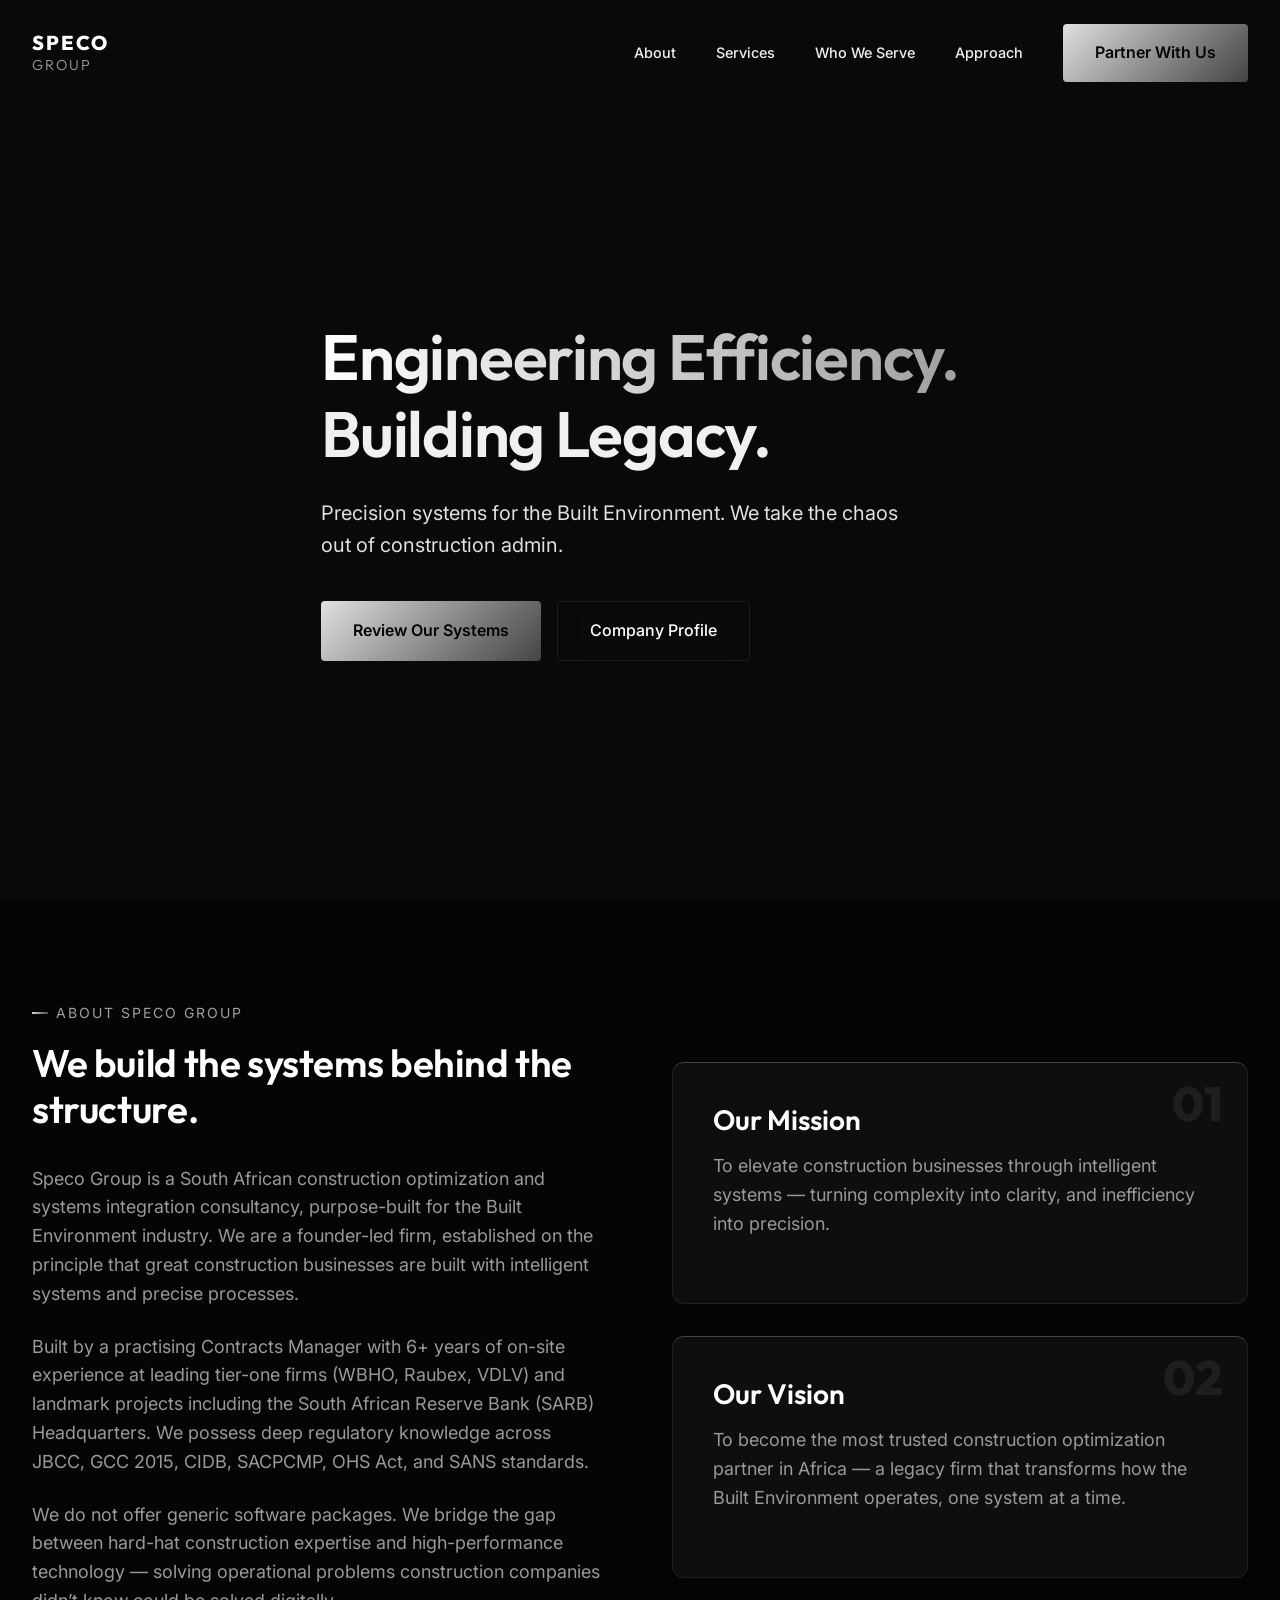
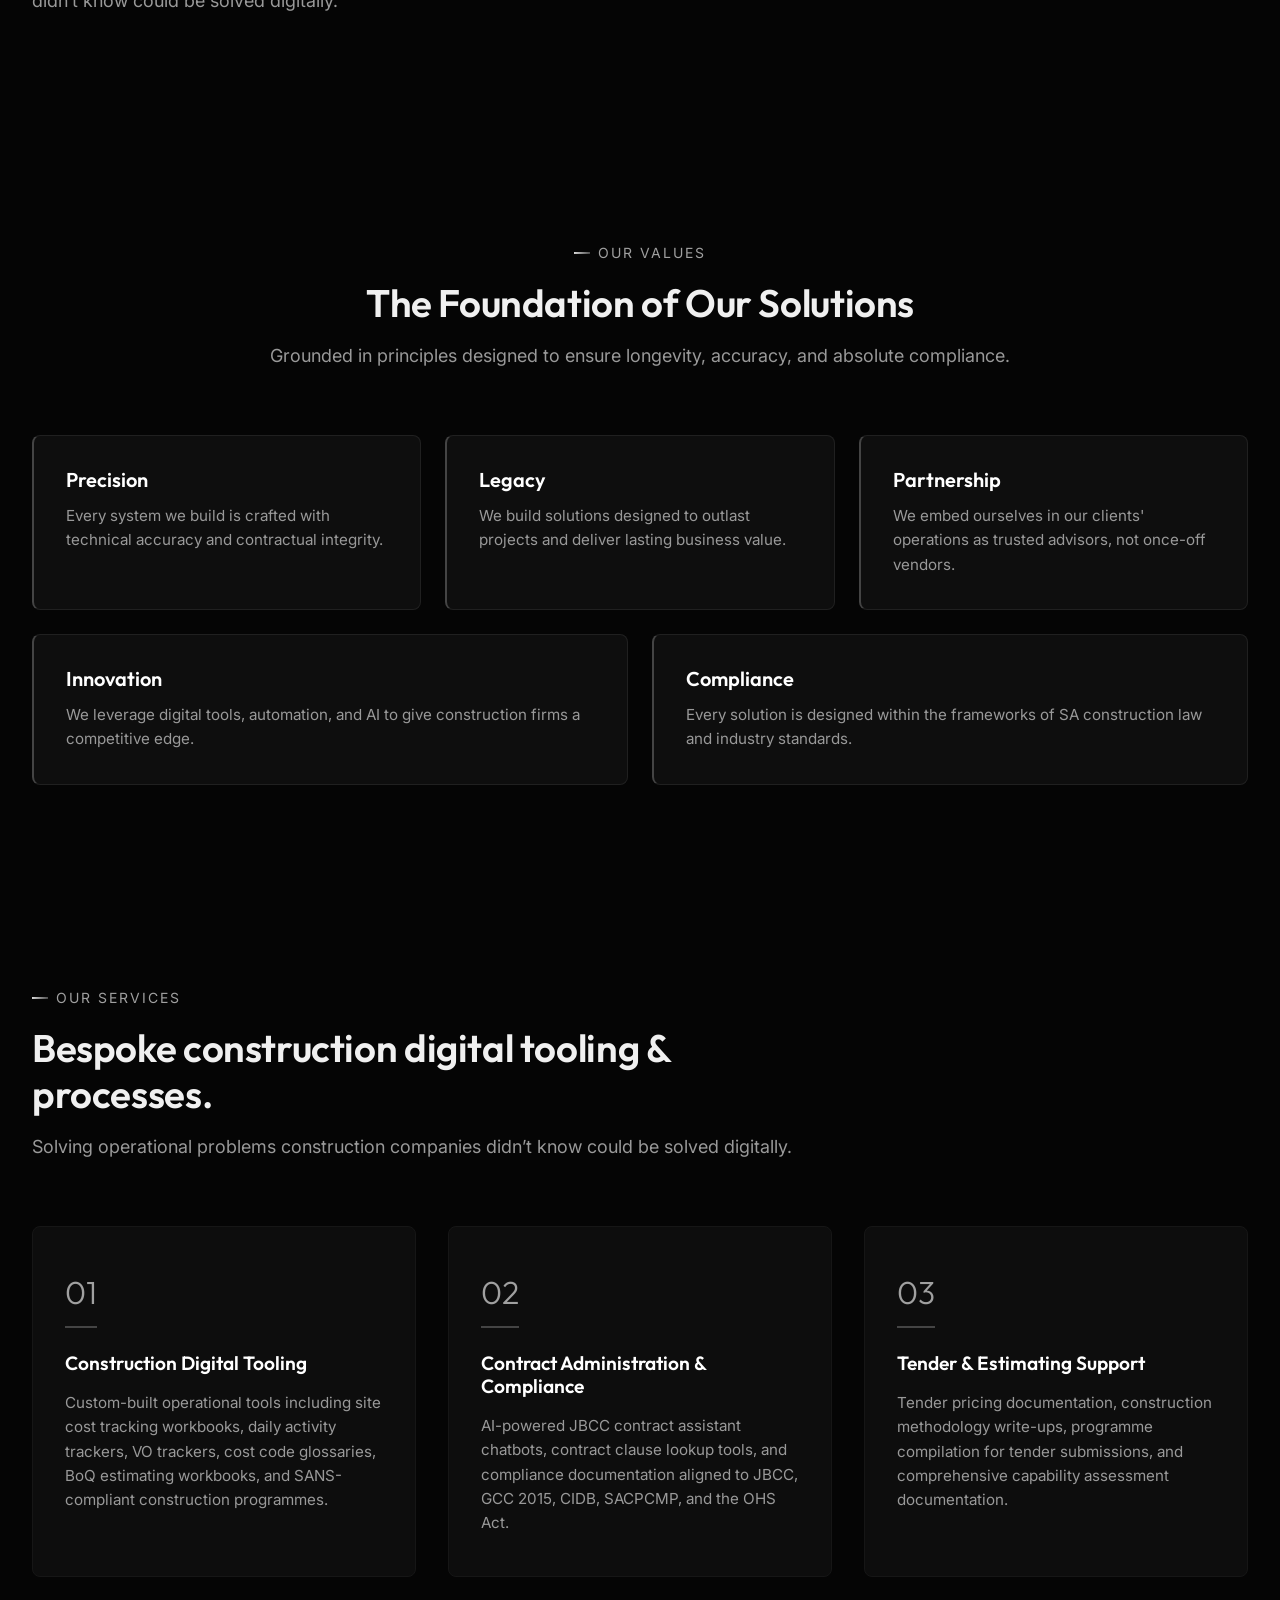
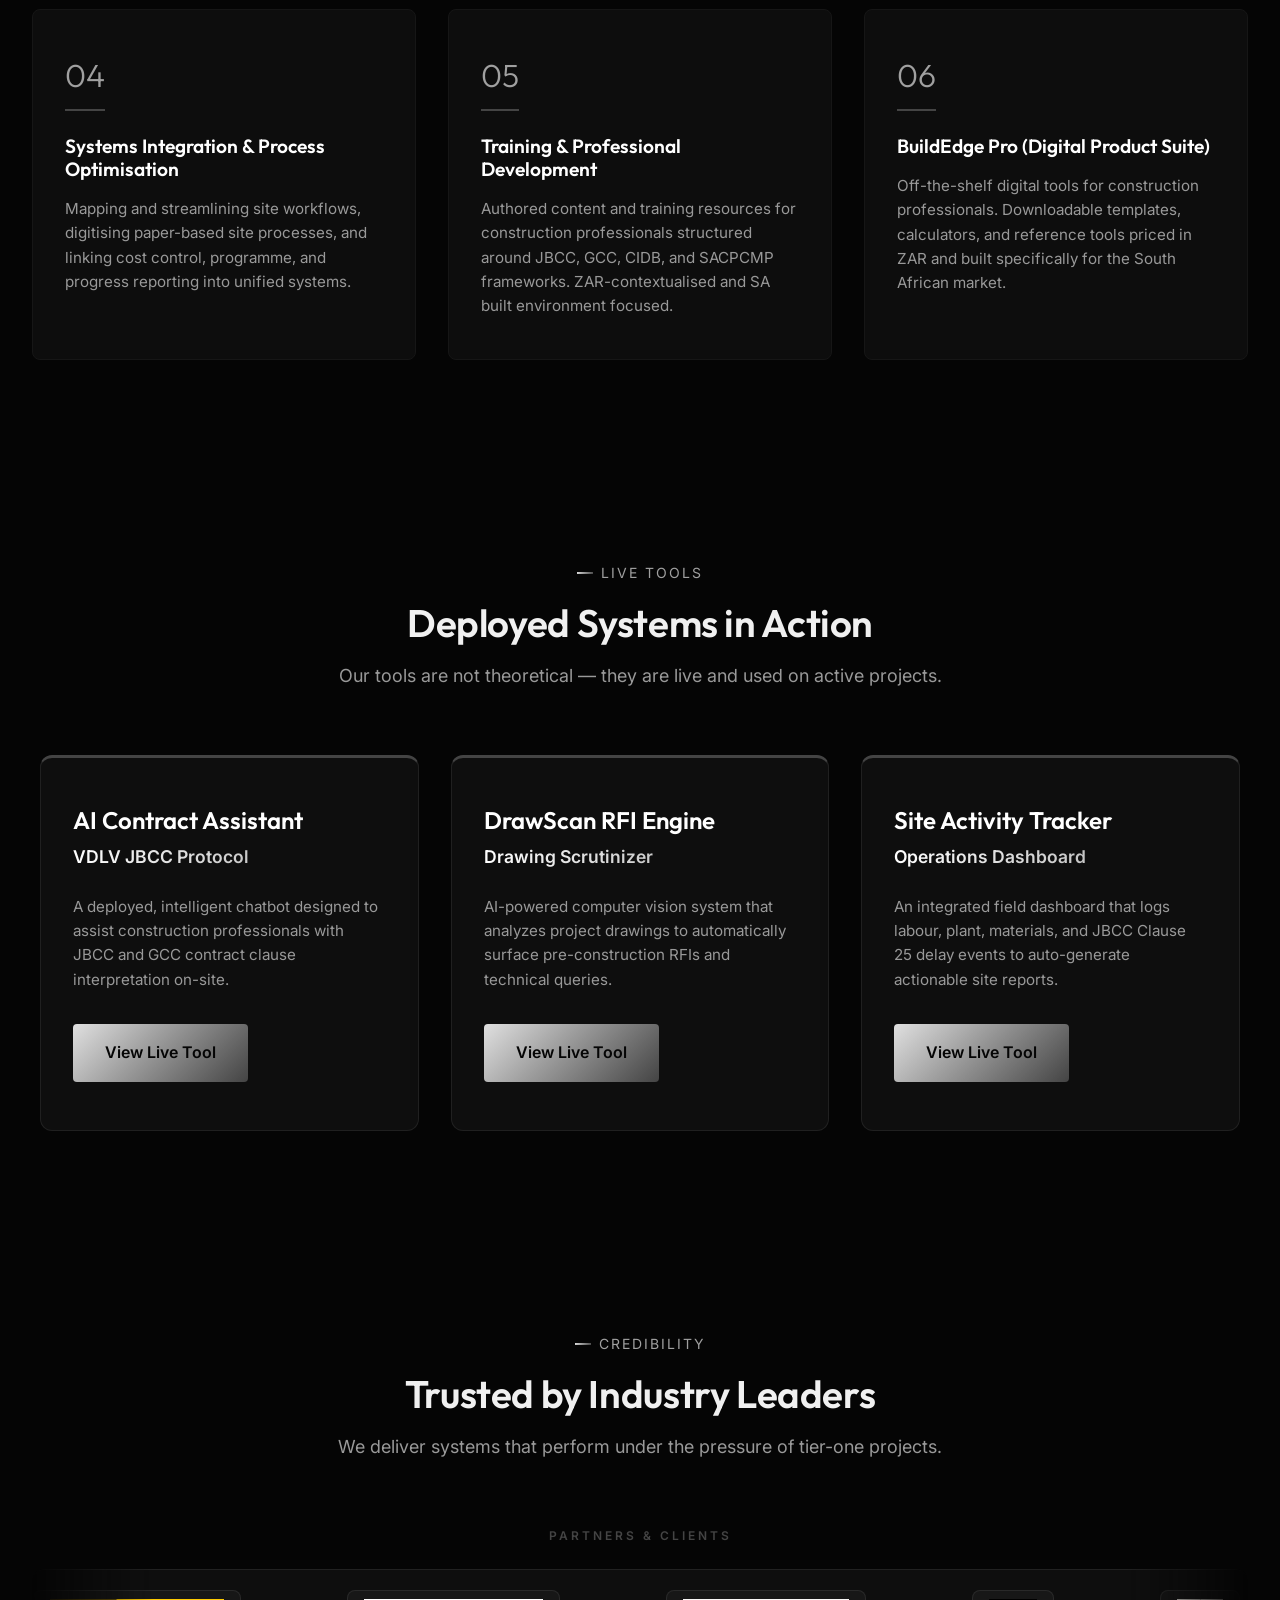
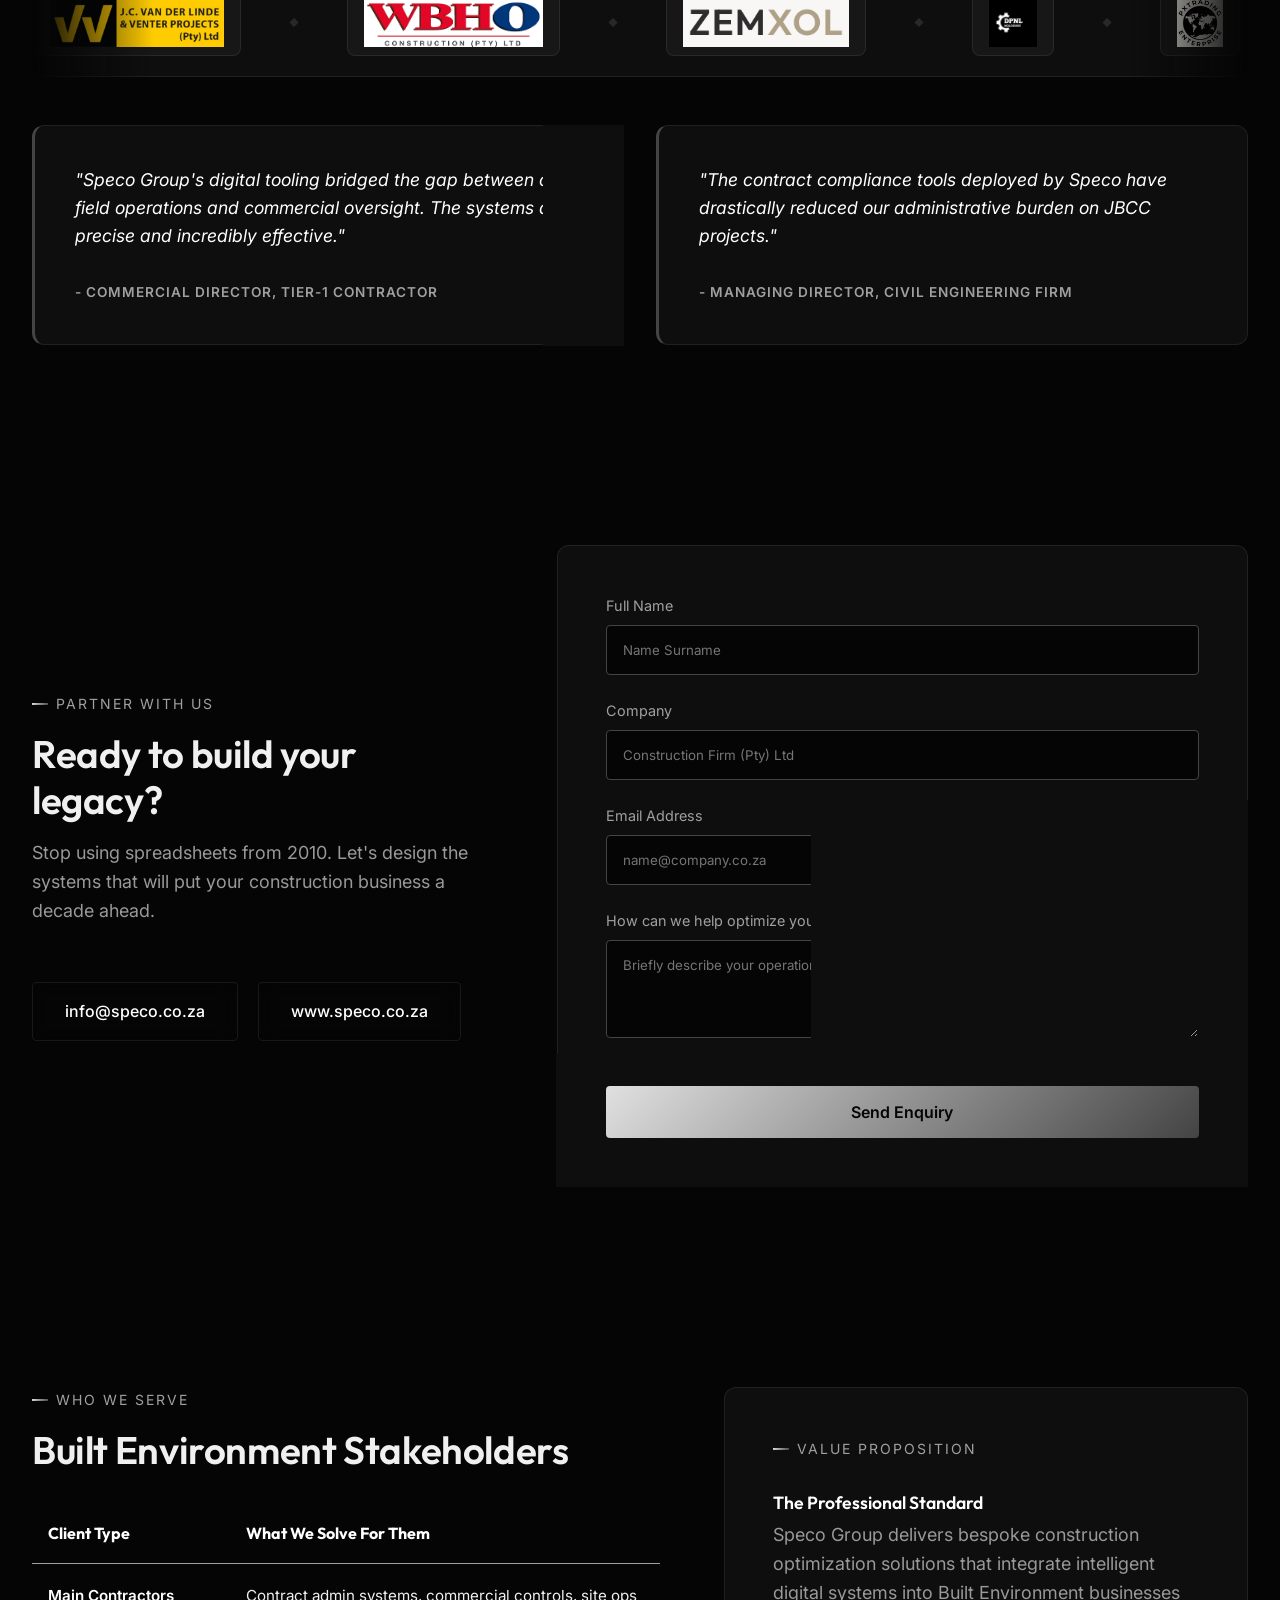
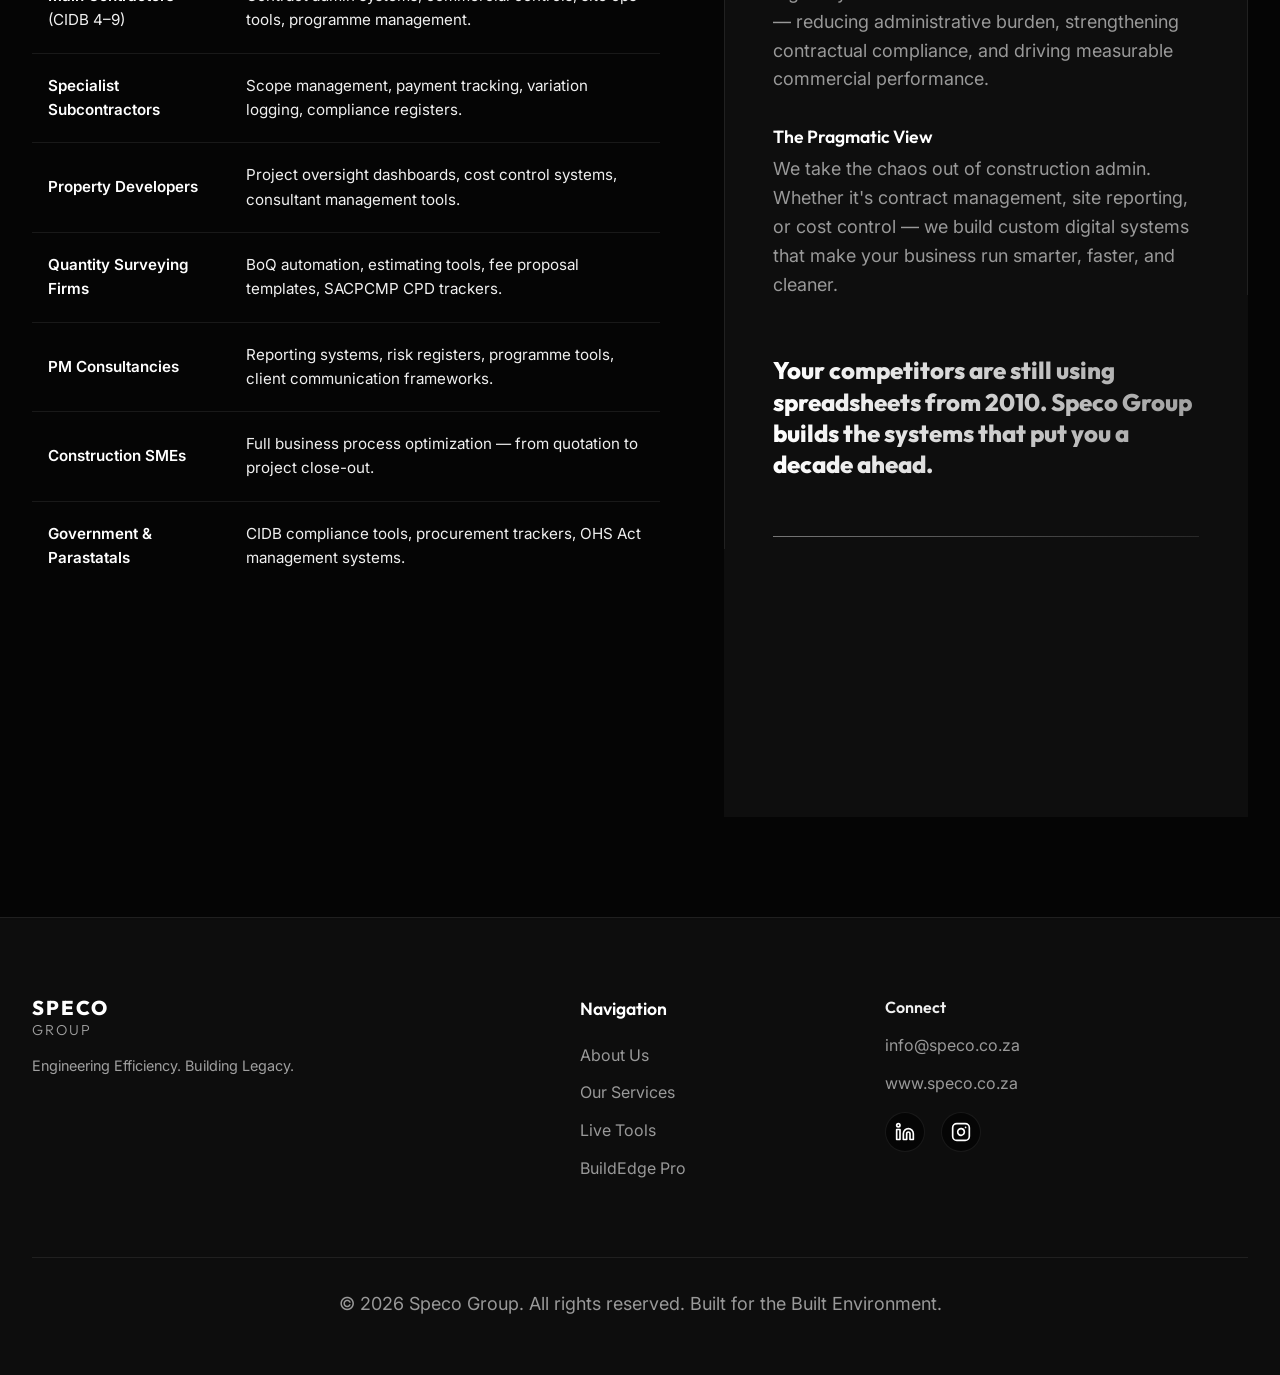
==== index.html @ 4a28e6ec "Add PX Trading Enterprise to client logos" ====
<!DOCTYPE html>
<html lang="en">
<head>
    <meta charset="UTF-8">
    <meta name="viewport" content="width=device-width, initial-scale=1.0">
    <title>Speco Group | Engineering Efficiency. Building Legacy.</title>
    <meta name="description" content="Speco Group is a South African construction optimization and systems integration consultancy, purpose-built for the Built Environment industry.">

    <!-- Favicon -->
    <link rel="icon" type="image/png" sizes="32x32" href="assets/favicon.png">
    <link rel="icon" type="image/png" sizes="16x16" href="assets/favicon.png">
    <link rel="apple-touch-icon" sizes="180x180" href="assets/favicon.png">
    <link rel="shortcut icon" href="assets/favicon.png">
    <meta name="msapplication-TileImage" content="assets/favicon.png">
    <meta name="msapplication-TileColor" content="#000000">
    <meta name="theme-color" content="#000000">
    
    <!-- Google Fonts -->
    <link rel="preconnect" href="https://fonts.googleapis.com">
    <link rel="preconnect" href="https://fonts.gstatic.com" crossorigin>
    <link href="https://fonts.googleapis.com/css2?family=Inter:wght@300;400;500;600;700;800&family=Outfit:wght@300;400;600;800&display=swap" rel="stylesheet">
    
    <!-- Custom CSS -->
    <link rel="stylesheet" href="css/styles.css">
</head>
<body>
    <!-- Navbar -->
    <nav class="navbar" id="navbar">
        <div class="container nav-container">
            <a href="https://www.speco.co.za" class="logo">
                <span class="logo-text">SPECO<br><span class="logo-accent">GROUP</span></span>
            </a>
            
            <div class="nav-links">
                <a href="#about" class="nav-link">About</a>
                <a href="#services" class="nav-link">Services</a>
                <a href="#audiences" class="nav-link">Who We Serve</a>
                <a href="#approach" class="nav-link">Approach</a>
                <a href="#contact" class="btn btn-primary">Partner With Us</a>
            </div>
            
            <button class="mobile-menu-btn" aria-label="Toggle menu">
                <span></span>
                <span></span>
                <span></span>
            </button>
        </div>
    </nav>

    <!-- Hero Section -->
    <header class="hero" id="home">
        <!-- Temporary metallic gradient background since images are manual -->
        <div class="hero-bg"></div>
        <div class="container hero-container">
            <h1 class="reveal"><span class="text-gradient">Engineering Efficiency.</span><br>Building Legacy.</h1>
            <p class="hero-subtitle reveal delay-1">Precision systems for the Built Environment. We take the chaos out of construction admin.</p>
            <div class="hero-actions reveal delay-2">
                <a href="#services" class="btn btn-primary">Review Our Systems</a>
                <a href="#about" class="btn btn-outline">Company Profile</a>
            </div>
        </div>
    </header>

    <!-- About Section -->
    <section class="about section-padding" id="about">
        <div class="container">
            <div class="about-grid">
                <div class="about-content reveal">
                    <span class="section-tag">About Speco Group</span>
                    <h2 class="section-title">We build the systems behind the structure.</h2>
                    <p>Speco Group is a South African construction optimization and systems integration consultancy, purpose-built for the Built Environment industry. We are a founder-led firm, established on the principle that great construction businesses are built with intelligent systems and precise processes.</p>
                    <p>Built by a practising Contracts Manager with 6+ years of on-site experience at leading tier-one firms (WBHO, Raubex, VDLV) and landmark projects including the South African Reserve Bank (SARB) Headquarters. We possess deep regulatory knowledge across JBCC, GCC 2015, CIDB, SACPCMP, OHS Act, and SANS standards.</p>
                    <p>We do not offer generic software packages. We bridge the gap between hard-hat construction expertise and high-performance technology — solving operational problems construction companies didn’t know could be solved digitally.</p>
                </div>
                
                <div class="about-cards">
                    <div class="glass-panel info-card reveal delay-1">
                        <div class="card-icon">01</div>
                        <h3>Our Mission</h3>
                        <p>To elevate construction businesses through intelligent systems — turning complexity into clarity, and inefficiency into precision.</p>
                    </div>
                    <div class="glass-panel info-card reveal delay-2">
                        <div class="card-icon">02</div>
                        <h3>Our Vision</h3>
                        <p>To become the most trusted construction optimization partner in Africa — a legacy firm that transforms how the Built Environment operates, one system at a time.</p>
                    </div>
                </div>
            </div>
        </div>
    </section>

    <!-- Values Section -->
    <section class="values section-padding" id="approach">
        <div class="container">
            <div class="section-header reveal" style="text-align: center; margin-left: auto; margin-right: auto;">
                <span class="section-tag">Our Values</span>
                <h2 class="section-title">The Foundation of Our Solutions</h2>
                <p>Grounded in principles designed to ensure longevity, accuracy, and absolute compliance.</p>
            </div>
            
            <div class="values-grid">
                <div class="value-item glass-panel reveal">
                    <h4>Precision</h4>
                    <p>Every system we build is crafted with technical accuracy and contractual integrity.</p>
                </div>
                <div class="value-item glass-panel reveal delay-1">
                    <h4>Legacy</h4>
                    <p>We build solutions designed to outlast projects and deliver lasting business value.</p>
                </div>
                <div class="value-item glass-panel reveal delay-2">
                    <h4>Partnership</h4>
                    <p>We embed ourselves in our clients' operations as trusted advisors, not once-off vendors.</p>
                </div>
                <div class="value-item glass-panel reveal delay-3">
                    <h4>Innovation</h4>
                    <p>We leverage digital tools, automation, and AI to give construction firms a competitive edge.</p>
                </div>
                <div class="value-item glass-panel reveal delay-1">
                    <h4>Compliance</h4>
                    <p>Every solution is designed within the frameworks of SA construction law and industry standards.</p>
                </div>
            </div>
        </div>
    </section>

    <!-- Services Section -->
    <section class="services section-padding" id="services">
        <div class="container">
            <div class="section-header reveal">
                <span class="section-tag">Our Services</span>
                <h2 class="section-title">Bespoke construction digital tooling & processes.</h2>
                <p>Solving operational problems construction companies didn’t know could be solved digitally.</p>
            </div>
            
            <div class="services-grid">
                <div class="service-card reveal">
                    <div class="service-number">01</div>
                    <h4>Construction Digital Tooling</h4>
                    <p>Custom-built operational tools including site cost tracking workbooks, daily activity trackers, VO trackers, cost code glossaries, BoQ estimating workbooks, and SANS-compliant construction programmes.</p>
                </div>
                <div class="service-card reveal delay-1">
                    <div class="service-number">02</div>
                    <h4>Contract Administration & Compliance</h4>
                    <p>AI-powered JBCC contract assistant chatbots, contract clause lookup tools, and compliance documentation aligned to JBCC, GCC 2015, CIDB, SACPCMP, and the OHS Act.</p>
                </div>
                <div class="service-card reveal delay-2">
                    <div class="service-number">03</div>
                    <h4>Tender & Estimating Support</h4>
                    <p>Tender pricing documentation, construction methodology write-ups, programme compilation for tender submissions, and comprehensive capability assessment documentation.</p>
                </div>
                <div class="service-card reveal">
                    <div class="service-number">04</div>
                    <h4>Systems Integration & Process Optimisation</h4>
                    <p>Mapping and streamlining site workflows, digitising paper-based site processes, and linking cost control, programme, and progress reporting into unified systems.</p>
                </div>
                <div class="service-card reveal delay-1">
                    <div class="service-number">05</div>
                    <h4>Training & Professional Development</h4>
                    <p>Authored content and training resources for construction professionals structured around JBCC, GCC, CIDB, and SACPCMP frameworks. ZAR-contextualised and SA built environment focused.</p>
                </div>
                <div class="service-card reveal delay-2" id="buildedge">
                    <div class="service-number">06</div>
                    <h4>BuildEdge Pro (Digital Product Suite)</h4>
                    <p>Off-the-shelf digital tools for construction professionals. Downloadable templates, calculators, and reference tools priced in ZAR and built specifically for the South African market.</p>
                </div>
            </div>
        </div>
    </section>

    <!-- Live Tools / Portfolio Section -->
    <section class="portfolio section-padding" id="portfolio">
        <div class="container">
            <div class="section-header reveal text-center mx-auto" style="text-align: center; margin-left: auto; margin-right: auto;">
                <span class="section-tag center-tag">Live Tools</span>
                <h2 class="section-title">Deployed Systems in Action</h2>
                <p>Our tools are not theoretical — they are live and used on active projects.</p>
            </div>
            
            <div class="portfolio-grid">
                <div class="portfolio-card glass-panel reveal">
                    <div class="portfolio-content text-center">
                        <h3>AI Contract Assistant</h3>
                        <p class="text-gradient subtitle">VDLV JBCC Protocol</p>
                        <p>A deployed, intelligent chatbot designed to assist construction professionals with JBCC and GCC contract clause interpretation on-site.</p>
                        <a href="https://vdlv.vercel.app" target="_blank" class="btn btn-primary">View Live Tool</a>
                    </div>
                </div>

                <div class="portfolio-card glass-panel reveal delay-1">
                    <div class="portfolio-content text-center">
                        <h3>DrawScan RFI Engine</h3>
                        <p class="text-gradient subtitle">Drawing Scrutinizer</p>
                        <p>AI-powered computer vision system that analyzes project drawings to automatically surface pre-construction RFIs and technical queries.</p>
                        <a href="drawing-scrutinizer.html" target="_blank" class="btn btn-primary">View Live Tool</a>
                    </div>
                </div>

                <div class="portfolio-card glass-panel reveal delay-2">
                    <div class="portfolio-content text-center">
                        <h3>Site Activity Tracker</h3>
                        <p class="text-gradient subtitle">Operations Dashboard</p>
                        <p>An integrated field dashboard that logs labour, plant, materials, and JBCC Clause 25 delay events to auto-generate actionable site reports.</p>
                        <a href="https://vdlv.vercel.app/tracker.html" target="_blank" class="btn btn-primary">View Live Tool</a>
                    </div>
                </div>
            </div>
        </div>
    </section>

    <!-- Testimonials Section -->
    <section class="testimonials section-padding" id="testimonials">
        <div class="container">
            <div class="section-header reveal text-center mx-auto" style="text-align: center; margin-left: auto; margin-right: auto;">
                <span class="section-tag center-tag">Credibility</span>
                <h2 class="section-title">Trusted by Industry Leaders</h2>
                <p>We deliver systems that perform under the pressure of tier-one projects.</p>
            </div>

            <!-- Animated Logo Ribbon -->
            <div class="logo-ribbon-wrapper">
                <div class="logo-ribbon-label">Partners &amp; Clients</div>
                <div class="logo-ribbon">
                    <div class="logo-ribbon-track">
                        <!-- Set 1 -->
                        <div class="ribbon-logo-item">
                            <img src="jclogo.png" alt="J.C. Van Der Linde & Venter Projects (Pty) Ltd" class="ribbon-logo-img">
                        </div>
                        <div class="ribbon-separator">◆</div>
                        <div class="ribbon-logo-item">
                            <img src="wbhologo.png" alt="WBHO Construction (Pty) Ltd" class="ribbon-logo-img">
                        </div>
                        <div class="ribbon-separator">◆</div>
                        <div class="ribbon-logo-item">
                            <img src="zlogo.png" alt="Zemxol Construction" class="ribbon-logo-img">
                        </div>
                        <div class="ribbon-separator">◆</div>
                        <div class="ribbon-logo-item">
                            <img src="dpnlogo.png" alt="DPNL Holdings" class="ribbon-logo-img">
                        </div>
                        <div class="ribbon-separator">◆</div>
                        <div class="ribbon-logo-item">
                            <img src="pxtlogo.png" alt="PX Trading Enterprise" class="ribbon-logo-img">
                        </div>
                        <div class="ribbon-separator">◆</div>
                        <div class="ribbon-logo-item">
                            <img src="jclogo.png" alt="J.C. Van Der Linde & Venter Projects (Pty) Ltd" class="ribbon-logo-img">
                        </div>
                        <div class="ribbon-separator">◆</div>
                        <div class="ribbon-logo-item">
                            <img src="wbhologo.png" alt="WBHO Construction (Pty) Ltd" class="ribbon-logo-img">
                        </div>
                        <div class="ribbon-separator">◆</div>
                        <div class="ribbon-logo-item">
                            <img src="zlogo.png" alt="Zemxol Construction" class="ribbon-logo-img">
                        </div>
                        <div class="ribbon-separator">◆</div>
                        <div class="ribbon-logo-item">
                            <img src="dpnlogo.png" alt="DPNL Holdings" class="ribbon-logo-img">
                        </div>
                        <div class="ribbon-separator">◆</div>
                        <div class="ribbon-logo-item">
                            <img src="pxtlogo.png" alt="PX Trading Enterprise" class="ribbon-logo-img">
                        </div>
                        <div class="ribbon-separator">◆</div>
                        <!-- Set 2 (duplicate for seamless loop) -->
                        <div class="ribbon-logo-item">
                            <img src="jclogo.png" alt="J.C. Van Der Linde & Venter Projects (Pty) Ltd" class="ribbon-logo-img">
                        </div>
                        <div class="ribbon-separator">◆</div>
                        <div class="ribbon-logo-item">
                            <img src="wbhologo.png" alt="WBHO Construction (Pty) Ltd" class="ribbon-logo-img">
                        </div>
                        <div class="ribbon-separator">◆</div>
                        <div class="ribbon-logo-item">
                            <img src="zlogo.png" alt="Zemxol Construction" class="ribbon-logo-img">
                        </div>
                        <div class="ribbon-separator">◆</div>
                        <div class="ribbon-logo-item">
                            <img src="dpnlogo.png" alt="DPNL Holdings" class="ribbon-logo-img">
                        </div>
                        <div class="ribbon-separator">◆</div>
                        <div class="ribbon-logo-item">
                            <img src="pxtlogo.png" alt="PX Trading Enterprise" class="ribbon-logo-img">
                        </div>
                        <div class="ribbon-separator">◆</div>
                        <div class="ribbon-logo-item">
                            <img src="jclogo.png" alt="J.C. Van Der Linde & Venter Projects (Pty) Ltd" class="ribbon-logo-img">
                        </div>
                        <div class="ribbon-separator">◆</div>
                        <div class="ribbon-logo-item">
                            <img src="wbhologo.png" alt="WBHO Construction (Pty) Ltd" class="ribbon-logo-img">
                        </div>
                        <div class="ribbon-separator">◆</div>
                        <div class="ribbon-logo-item">
                            <img src="zlogo.png" alt="Zemxol Construction" class="ribbon-logo-img">
                        </div>
                        <div class="ribbon-separator">◆</div>
                        <div class="ribbon-logo-item">
                            <img src="dpnlogo.png" alt="DPNL Holdings" class="ribbon-logo-img">
                        </div>
                        <div class="ribbon-separator">◆</div>
                        <div class="ribbon-logo-item">
                            <img src="pxtlogo.png" alt="PX Trading Enterprise" class="ribbon-logo-img">
                        </div>
                        <div class="ribbon-separator">◆</div>
                    </div>
                </div>
            </div>

            <div class="testimonials-grid">
                <div class="testimonial-card glass-panel reveal">
                    <p class="quote">"Speco Group's digital tooling bridged the gap between our field operations and commercial oversight. The systems are precise and incredibly effective."</p>
                    <div class="author">- Commercial Director, Tier-1 Contractor</div>
                </div>
                <div class="testimonial-card glass-panel reveal delay-1">
                    <p class="quote">"The contract compliance tools deployed by Speco have drastically reduced our administrative burden on JBCC projects."</p>
                    <div class="author">- Managing Director, Civil Engineering Firm</div>
                </div>
            </div>
        </div>
    </section>

    <!-- Contact & Enquiry Section -->
    <section class="contact section-padding" id="contact">
        <div class="container">
            <div class="contact-grid">
                <div class="contact-info reveal">
                    <span class="section-tag">Partner With Us</span>
                    <h2 class="section-title">Ready to build your legacy?</h2>
                    <p>Stop using spreadsheets from 2010. Let's design the systems that will put your construction business a decade ahead.</p>
                    <a href="mailto:info@speco.co.za" class="btn btn-outline" style="margin-top: 2rem; margin-right: 1rem;">info@speco.co.za</a>
                    <a href="https://www.speco.co.za" target="_blank" class="btn btn-outline" style="margin-top: 2rem;">www.speco.co.za</a>
                </div>
                
                <div class="contact-form-container glass-panel reveal delay-1">
                    <form class="contact-form" action="https://formsubmit.co/info@speco.co.za" method="POST">
                        <div class="form-group">
                            <label for="name">Full Name</label>
                            <input type="text" id="name" name="name" placeholder="Name Surname" required>
                        </div>
                        <div class="form-group">
                            <label for="company">Company</label>
                            <input type="text" id="company" name="company" placeholder="Construction Firm (Pty) Ltd" required>
                        </div>
                        <div class="form-group">
                            <label for="email">Email Address</label>
                            <input type="email" id="email" name="email" placeholder="name@company.co.za" required>
                        </div>
                        <div class="form-group">
                            <label for="message">How can we help optimize your operations?</label>
                            <textarea id="message" name="message" rows="4" placeholder="Briefly describe your operational bottlenecks..." required></textarea>
                        </div>
                        <input type="hidden" name="_subject" value="New Enquiry from Speco Group Website">
                        <input type="hidden" name="_captcha" value="false">
                        <button type="submit" class="btn btn-primary w-100">Send Enquiry</button>
                    </form>
                </div>
            </div>
        </div>
    </section>

    <!-- Audiences & Value Prop -->
    <section class="audiences section-padding" id="audiences">
        <div class="container">
            <div class="audiences-grid">
                <div class="audiences-content reveal">
                    <span class="section-tag">Who We Serve</span>
                    <h2 class="section-title">Built Environment Stakeholders</h2>
                    
                    <div class="table-container">
                        <table class="audience-table">
                            <thead>
                                <tr>
                                    <th>Client Type</th>
                                    <th>What We Solve For Them</th>
                                </tr>
                            </thead>
                            <tbody>
                                <tr>
                                    <td><strong>Main Contractors</strong> (CIDB 4–9)</td>
                                    <td>Contract admin systems, commercial controls, site ops tools, programme management.</td>
                                </tr>
                                <tr>
                                    <td><strong>Specialist Subcontractors</strong></td>
                                    <td>Scope management, payment tracking, variation logging, compliance registers.</td>
                                </tr>
                                <tr>
                                    <td><strong>Property Developers</strong></td>
                                    <td>Project oversight dashboards, cost control systems, consultant management tools.</td>
                                </tr>
                                <tr>
                                    <td><strong>Quantity Surveying Firms</strong></td>
                                    <td>BoQ automation, estimating tools, fee proposal templates, SACPCMP CPD trackers.</td>
                                </tr>
                                <tr>
                                    <td><strong>PM Consultancies</strong></td>
                                    <td>Reporting systems, risk registers, programme tools, client communication frameworks.</td>
                                </tr>
                                <tr>
                                    <td><strong>Construction SMEs</strong></td>
                                    <td>Full business process optimization — from quotation to project close-out.</td>
                                </tr>
                                <tr>
                                    <td><strong>Government & Parastatals</strong></td>
                                    <td>CIDB compliance tools, procurement trackers, OHS Act management systems.</td>
                                </tr>
                            </tbody>
                        </table>
                    </div>
                </div>
                
                <div class="value-prop-content reveal delay-1">
                    <div class="glass-panel value-prop-card">
                        <span class="section-tag" style="margin-bottom: 2rem;">Value Proposition</span>
                        
                        <div class="prop-item">
                            <h5>The Professional Standard</h5>
                            <p>Speco Group delivers bespoke construction optimization solutions that integrate intelligent digital systems into Built Environment businesses — reducing administrative burden, strengthening contractual compliance, and driving measurable commercial performance.</p>
                        </div>
                        
                        <div class="prop-item">
                            <h5>The Pragmatic View</h5>
                            <p>We take the chaos out of construction admin. Whether it's contract management, site reporting, or cost control — we build custom digital systems that make your business run smarter, faster, and cleaner.</p>
                        </div>
                        
                        <div class="prop-item bold-statement text-gradient">
                            <p>Your competitors are still using spreadsheets from 2010. Speco Group builds the systems that put you a decade ahead.</p>
                        </div>
                        
                        <hr class="metallic-divider">
                        
                        <div class="prop-item" style="margin-bottom: 0;">
                            <h5>Business Model</h5>
                            <ul class="business-model-list">
                                <li><strong>Project-Based:</strong> Once-off system design and implementation.</li>
                                <li><strong>Retainer:</strong> Ongoing advisory and system maintenance.</li>
                                <li><strong>Licensing:</strong> White-labelled digital tools.</li>
                                <li><strong>Training:</strong> Structured knowledge transfer workshops.</li>
                            </ul>
                        </div>
                    </div>
                </div>
            </div>
        </div>
    </section>
    <footer class="footer">
        <div class="container">
            <div class="footer-grid">
                <div class="footer-brand">
                    <a href="https://www.speco.co.za" class="logo">
                        <span class="logo-text">SPECO<br><span class="logo-accent">GROUP</span></span>
                    </a>
                    <p class="footer-tagline">Engineering Efficiency. Building Legacy.</p>
                </div>
                <div class="footer-links">
                    <h4>Navigation</h4>
                    <ul>
                        <li><a href="#about">About Us</a></li>
                        <li><a href="#services">Our Services</a></li>
                        <li><a href="#portfolio">Live Tools</a></li>
                        <li><a href="#buildedge">BuildEdge Pro</a></li>
                    </ul>
                </div>
                <div class="footer-social">
                    <h4>Connect</h4>
                    <ul style="list-style: none;">
                        <li style="margin-bottom: 0.75rem;"><a href="mailto:info@speco.co.za" style="color: var(--text-muted); text-decoration: none; transition: var(--transition-fast);">info@speco.co.za</a></li>
                        <li style="margin-bottom: 0.75rem;"><a href="https://www.speco.co.za" target="_blank" rel="noopener noreferrer" style="color: var(--text-muted); text-decoration: none; transition: var(--transition-fast);">www.speco.co.za</a></li>
                    </ul>
                    <div class="social-buttons">
                        <a href="https://www.linkedin.com/company/specogroup/" target="_blank" rel="noopener noreferrer" class="social-btn" aria-label="LinkedIn">
                            <svg xmlns="http://www.w3.org/2000/svg" width="20" height="20" viewBox="0 0 24 24" fill="none" stroke="currentColor" stroke-width="2" stroke-linecap="round" stroke-linejoin="round"><path d="M16 8a6 6 0 0 1 6 6v7h-4v-7a2 2 0 0 0-2-2 2 2 0 0 0-2 2v7h-4v-7a6 6 0 0 1 6-6z"></path><rect x="2" y="9" width="4" height="12"></rect><circle cx="4" cy="4" r="2"></circle></svg>
                        </a>
                        <a href="https://www.instagram.com/specogroup" target="_blank" rel="noopener noreferrer" class="social-btn" aria-label="Instagram">
                            <svg xmlns="http://www.w3.org/2000/svg" width="20" height="20" viewBox="0 0 24 24" fill="none" stroke="currentColor" stroke-width="2" stroke-linecap="round" stroke-linejoin="round"><rect x="2" y="2" width="20" height="20" rx="5" ry="5"></rect><path d="M16 11.37A4 4 0 1 1 12.63 8 4 4 0 0 1 16 11.37z"></path><line x1="17.5" y1="6.5" x2="17.51" y2="6.5"></line></svg>
                        </a>
                    </div>
                </div>
            </div>
            <div class="footer-bottom">
                <p>&copy; 2026 Speco Group. All rights reserved. Built for the Built Environment.</p>
            </div>
        </div>
    </footer>

    <!-- Custom JS -->
    <script src="js/main.js"></script>
</body>
</html>
---- css/styles.css ----
/* ===============================================
   BASE VARIABLES & RESET
=============================================== */
:root {
  /* Colors - Dark/White/Metallic theme */
  --bg-dark: #050505;
  --bg-darker: #000000;
  --bg-panel: #0d0d0d;
  --bg-panel-light: #161616;
  
  --text-main: #f0f0f0;
  --text-muted: #999999;
  --text-dark: #333333;
  --white: #ffffff;
  
  /* Metallic Accents */
  --silver-light: #e0e0e0;
  --silver-mid: #a0a0a0;
  --silver-dark: #444444;
  
  /* Gradients */
  --metallic-gradient: linear-gradient(135deg, var(--silver-light) 0%, var(--silver-mid) 40%, var(--silver-dark) 100%);
  --metallic-gradient-text: linear-gradient(to right, #ffffff 0%, #a0a0a0 100%);
  --glass-bg: rgba(20, 20, 20, 0.65);
  --glass-border: rgba(255, 255, 255, 0.08);

  /* Typography */
  --font-primary: 'Inter', sans-serif;
  --font-display: 'Outfit', sans-serif;
  
  /* Layout */
  --container-width: 1280px;
  --section-padding: 100px 0;
  
  /* Transitions */
  --transition-fast: 0.2s ease;
  --transition-normal: 0.3s ease;
  --transition-slow: 0.5s cubic-bezier(0.4, 0, 0.2, 1);
}

* {
  margin: 0;
  padding: 0;
  box-sizing: border-box;
}

html {
  scroll-behavior: smooth;
}

body {
  background-color: var(--bg-dark);
  color: var(--text-main);
  font-family: var(--font-primary);
  line-height: 1.6;
  overflow-x: hidden;
  -webkit-font-smoothing: antialiased;
}

/* ===============================================
   TYPOGRAPHY
=============================================== */
h1, h2, h3, h4, h5, h6 {
  font-family: var(--font-display);
  font-weight: 600;
  line-height: 1.2;
  margin-bottom: 1rem;
}

h1 {
  font-size: clamp(3rem, 5vw, 5rem);
  letter-spacing: -0.02em;
}

h2 {
  font-size: clamp(2rem, 3vw, 3rem);
  letter-spacing: -0.01em;
}

h3 {
  font-size: 1.75rem;
}

p {
  margin-bottom: 1.5rem;
  color: var(--text-muted);
  font-size: 1.125rem;
}

/* ===============================================
   UTILITY CLASSES
=============================================== */
.container {
  max-width: var(--container-width);
  margin: 0 auto;
  padding: 0 2rem;
}

.text-gradient {
  background: var(--metallic-gradient-text);
  -webkit-background-clip: text;
  -webkit-text-fill-color: transparent;
  background-clip: text;
  color: transparent;
}

.section-header {
  margin-bottom: 4rem;
  max-width: 800px;
}

.section-tag {
  display: inline-block;
  text-transform: uppercase;
  font-size: 0.875rem;
  letter-spacing: 2px;
  color: var(--silver-mid);
  margin-bottom: 1rem;
  padding-left: 1.5rem;
  position: relative;
}

.section-tag::before {
  content: '';
  position: absolute;
  left: 0;
  top: 50%;
  transform: translateY(-50%);
  width: 1rem;
  height: 2px;
  background: var(--metallic-gradient);
}

/* Buttons */
.btn {
  display: inline-flex;
  align-items: center;
  justify-content: center;
  padding: 1rem 2rem;
  border-radius: 4px;
  font-weight: 500;
  font-family: var(--font-primary);
  text-decoration: none;
  transition: var(--transition-normal);
  cursor: pointer;
  border: none;
  font-size: 1rem;
}

.btn-primary {
  background: var(--metallic-gradient);
  color: var(--bg-dark);
  font-weight: 600;
}

.btn-primary:hover {
  transform: translateY(-2px);
  box-shadow: 0 10px 20px rgba(220, 220, 220, 0.15);
  filter: brightness(1.1);
}

.btn-outline {
  background: transparent;
  color: var(--white);
  border: 1px solid var(--glass-border);
  backdrop-filter: blur(10px);
}

.btn-outline:hover {
  background: var(--white);
  color: var(--bg-dark);
}

/* Glass Panels */
.glass-panel {
  background: var(--glass-bg);
  backdrop-filter: blur(16px);
  -webkit-backdrop-filter: blur(16px);
  border: 1px solid var(--glass-border);
  border-radius: 12px;
}

/* ===============================================
   NAVIGATION
=============================================== */
.navbar {
  position: fixed;
  top: 0;
  left: 0;
  width: 100%;
  padding: 1.5rem 0;
  z-index: 1000;
  transition: var(--transition-normal);
  background: transparent;
}

.navbar.scrolled {
  background: var(--glass-bg);
  backdrop-filter: blur(20px);
  border-bottom: 1px solid var(--glass-border);
  padding: 1rem 0;
}

.nav-container {
  display: flex;
  justify-content: space-between;
  align-items: center;
}

.logo {
  text-decoration: none;
  color: var(--white);
  display: flex;
  align-items: center;
  gap: 1rem;
}

.logo-text {
  font-family: var(--font-display);
  font-weight: 800;
  font-size: 1.25rem;
  line-height: 1;
  letter-spacing: 2px;
}

.logo-accent {
  color: var(--silver-mid);
  font-weight: 300;
  font-size: 0.9rem;
}

.nav-links {
  display: flex;
  align-items: center;
  gap: 2.5rem;
}

.nav-link {
  color: var(--text-main);
  text-decoration: none;
  font-size: 0.9rem;
  font-weight: 500;
  transition: var(--transition-fast);
  position: relative;
}

.nav-link::after {
  content: '';
  position: absolute;
  bottom: -4px;
  left: 0;
  width: 0%;
  height: 1px;
  background: var(--white);
  transition: var(--transition-normal);
}

.nav-link:hover::after {
  width: 100%;
}

.nav-link:hover {
  color: var(--white);
}

.mobile-menu-btn {
  display: none;
  background: none;
  border: none;
  cursor: pointer;
  gap: 6px;
  flex-direction: column;
}

.mobile-menu-btn span {
  display: block;
  width: 24px;
  height: 2px;
  background: var(--white);
  transition: var(--transition-fast);
}

/* Responsive Menu */
@media (max-width: 900px) {
  .nav-links {
    position: absolute;
    top: 100%;
    left: 0;
    width: 100%;
    background: var(--bg-panel);
    backdrop-filter: blur(20px);
    border-bottom: 1px solid var(--glass-border);
    flex-direction: column;
    padding: 2rem 0;
    gap: 1.5rem;
    clip-path: circle(0% at 100% 0);
    transition: clip-path 0.5s ease-in-out;
  }
  
  .nav-links.active {
    clip-path: circle(150% at 100% 0);
  }

  .mobile-menu-btn {
    display: flex;
    z-index: 1001;
  }
  
  .mobile-menu-btn.active span:nth-child(1) {
    transform: translateY(8px) rotate(45deg);
  }
  
  .mobile-menu-btn.active span:nth-child(2) {
    opacity: 0;
  }
  
  .mobile-menu-btn.active span:nth-child(3) {
    transform: translateY(-8px) rotate(-45deg);
  }
}

/* ===============================================
   ANIMATIONS & REVEALS
=============================================== */
.reveal {
  opacity: 0;
  transform: translateY(40px);
  transition: opacity 1s cubic-bezier(0.22, 1, 0.36, 1), transform 1s cubic-bezier(0.22, 1, 0.36, 1);
}

.reveal.active {
  opacity: 1;
  transform: translateY(0);
}

.delay-1 { transition-delay: 0.2s; }
.delay-2 { transition-delay: 0.4s; }
.delay-3 { transition-delay: 0.6s; }

/* ===============================================
   SECTION: HERO
=============================================== */
.hero {
  position: relative;
  min-height: 100vh;
  display: flex;
  align-items: center;
  padding-top: 80px;
  overflow: hidden;
}

.hero-bg {
  position: absolute;
  top: 0;
  left: 0;
  width: 100%;
  height: 100%;
  background: radial-gradient(circle at center, #1a1a1a 0%, var(--bg-dark) 70%);
  background-image: 
    linear-gradient(rgba(10, 10, 10, 0.8), rgba(10, 10, 10, 0.95)),
    /* Wireframe grid emulation */
    linear-gradient(var(--glass-border) 1px, transparent 1px),
    linear-gradient(90deg, var(--glass-border) 1px, transparent 1px);
  background-size: 100% 100%, 40px 40px, 40px 40px;
  background-position: center;
  z-index: -1;
}

.hero-container {
  position: relative;
  z-index: 1;
  max-width: 900px;
}

.hero h1 {
  margin-bottom: 1.5rem;
}

.hero-subtitle {
  font-size: 1.25rem;
  max-width: 600px;
  margin-bottom: 2.5rem;
  color: var(--silver-light);
}

.hero-actions {
  display: flex;
  gap: 1rem;
}

/* ===============================================
   SECTION: ABOUT
=============================================== */
.section-padding {
  padding: var(--section-padding);
}

.about-grid {
  display: grid;
  grid-template-columns: 1fr 1fr;
  gap: 4rem;
  align-items: center;
}

.about-content h2 {
  margin-bottom: 2rem;
  color: var(--white);
}

.about-cards {
  display: flex;
  flex-direction: column;
  gap: 2rem;
}

.info-card {
  padding: 2.5rem;
  position: relative;
  overflow: hidden;
  border-top: 1px solid var(--silver-dark);
}

.info-card::before {
  content: '';
  position: absolute;
  top: 0;
  left: 0;
  width: 100%;
  height: 2px;
  background: var(--metallic-gradient);
  transform: scaleX(0);
  transform-origin: left;
  transition: var(--transition-slow);
}

.info-card:hover::before {
  transform: scaleX(1);
}

.info-card .card-icon {
  font-family: var(--font-display);
  font-size: 3rem;
  font-weight: 800;
  color: var(--silver-dark);
  opacity: 0.3;
  position: absolute;
  top: 1rem;
  right: 1.5rem;
  line-height: 1;
}

.info-card h3 {
  margin-bottom: 1rem;
  color: var(--white);
}

/* ===============================================
   SECTION: VALUES
=============================================== */
.values-grid {
  display: flex;
  flex-wrap: wrap;
  gap: 1.5rem;
  justify-content: center;
  margin-top: 3rem;
}

.value-item {
  flex: 1 1 30%;
  min-width: 250px;
  padding: 2rem;
  border-radius: 8px;
  border-left: 2px solid var(--silver-dark);
  transition: var(--transition-normal);
}

.value-item:hover {
  border-left-color: var(--white);
  transform: translateY(-5px);
  box-shadow: 0 10px 30px rgba(0,0,0,0.5);
}

.value-item h4 {
  color: var(--white);
  margin-bottom: 0.75rem;
  font-size: 1.25rem;
}

.value-item p {
  font-size: 0.95rem;
  margin-bottom: 0;
}

/* ===============================================
   SECTION: SERVICES
=============================================== */
.services-grid {
  display: grid;
  grid-template-columns: repeat(auto-fill, minmax(320px, 1fr));
  gap: 2rem;
  margin-top: 3rem;
}

.service-card {
  padding: 2.5rem 2rem;
  background: var(--bg-panel);
  border: 1px solid var(--bg-panel-light);
  border-radius: 8px;
  position: relative;
  transition: var(--transition-normal);
}

.service-card:hover {
  background: var(--bg-panel-light);
  border-color: var(--silver-dark);
  transform: translateY(-5px);
}

.service-number {
  font-family: var(--font-display);
  font-weight: 300;
  font-size: 2rem;
  color: var(--silver-mid);
  margin-bottom: 1.5rem;
  display: inline-block;
  border-bottom: 2px solid var(--silver-dark);
  padding-bottom: 0.5rem;
}

.service-card h4 {
  color: var(--white);
  margin-bottom: 1rem;
  font-size: 1.2rem;
}

.service-card p {
  font-size: 0.95rem;
  margin-bottom: 0;
}

/* ===============================================
   SECTION: AUDIENCES & VALUE PROP
=============================================== */
.audiences-grid {
  display: grid;
  grid-template-columns: 1.2fr 1fr;
  gap: 4rem;
  align-items: flex-start;
}

.table-container {
  overflow-x: auto;
  margin-top: 2rem;
}

.audience-table {
  width: 100%;
  border-collapse: collapse;
}

.audience-table th {
  text-align: left;
  padding: 1rem;
  color: var(--white);
  font-family: var(--font-display);
  border-bottom: 1px solid var(--silver-mid);
}

.audience-table td {
  padding: 1.25rem 1rem;
  border-bottom: 1px solid var(--glass-border);
  font-size: 0.95rem;
}

.audience-table tr:last-child td {
  border-bottom: none;
}

.audience-table td strong {
  color: var(--white);
  font-weight: 600;
}

.value-prop-card {
  padding: 3rem;
  border-radius: 12px;
}

.prop-item {
  margin-bottom: 2rem;
}

.prop-item h5 {
  color: var(--white);
  font-size: 1.1rem;
  margin-bottom: 0.5rem;
}

.bold-statement {
  font-family: var(--font-display);
  font-size: 1.5rem;
  font-weight: 800;
  line-height: 1.3;
  padding: 1.5rem 0;
}

.bold-statement p {
  color: inherit;
  margin-bottom: 0;
  font-size: inherit;
}

.metallic-divider {
  border: none;
  height: 1px;
  background: var(--metallic-gradient);
  margin: 2rem 0;
  opacity: 0.5;
}

.business-model-list {
  list-style: none;
  padding: 0;
}

.business-model-list li {
  margin-bottom: 0.75rem;
  padding-left: 1.5rem;
  position: relative;
  font-size: 0.95rem;
  color: var(--text-muted);
}

.business-model-list li::before {
  content: '▸';
  position: absolute;
  left: 0;
  color: var(--silver-mid);
}

.business-model-list strong {
  color: var(--white);
}

@media (max-width: 900px) {
  .audiences-grid {
    grid-template-columns: 1fr;
  }
}

/* ===============================================
   SECTION: PORTFOLIO & TESTIMONIALS
=============================================== */
.portfolio-grid {
  display: grid;
  grid-template-columns: repeat(auto-fit, minmax(320px, 1fr));
  gap: 2rem;
  max-width: 1200px;
  margin: 0 auto;
}

.portfolio-card {
  padding: 3rem 2rem;
  border-top: 3px solid var(--silver-dark);
  transition: var(--transition-normal);
}

.portfolio-card:hover {
  border-top-color: var(--white);
  transform: translateY(-5px);
}

.portfolio-card h3 {
  font-size: 1.5rem;
  margin-bottom: 0.5rem;
  color: var(--white);
}

.portfolio-card .subtitle {
  font-weight: 600;
  font-size: 1.1rem;
  margin-bottom: 1.5rem;
}

.portfolio-card p:not(.subtitle) {
  margin: 0 auto 2rem;
  font-size: 0.95rem;
  line-height: 1.6;
}

@media (max-width: 900px) {
  .portfolio-grid {
    grid-template-columns: 1fr;
  }
}

/* ===============================================
   LOGO RIBBON (ANIMATED TICKER)
=============================================== */
@keyframes ribbonScroll {
  0%   { transform: translateX(0); }
  100% { transform: translateX(-50%); }
}

.logo-ribbon-wrapper {
  margin: 3rem 0 2rem;
  text-align: center;
}

.logo-ribbon-label {
  font-size: 0.75rem;
  font-weight: 600;
  letter-spacing: 3px;
  text-transform: uppercase;
  color: var(--silver-dark);
  margin-bottom: 1.5rem;
}

.logo-ribbon {
  position: relative;
  width: 100%;
  overflow: hidden;
  background: var(--glass-bg);
  border: 1px solid var(--glass-border);
  border-radius: 12px;
  padding: 1.25rem 0;
  /* Fade edges */
  -webkit-mask-image: linear-gradient(
    to right,
    transparent 0%,
    black 10%,
    black 90%,
    transparent 100%
  );
  mask-image: linear-gradient(
    to right,
    transparent 0%,
    black 10%,
    black 90%,
    transparent 100%
  );
}

.logo-ribbon-track {
  display: flex;
  align-items: center;
  gap: 3rem;
  width: max-content;
  animation: ribbonScroll 22s linear infinite;
  will-change: transform;
}

/* Pause on hover */
.logo-ribbon:hover .logo-ribbon-track {
  animation-play-state: paused;
}

.ribbon-logo-item {
  flex-shrink: 0;
  display: flex;
  align-items: center;
  justify-content: center;
  padding: 0.5rem 1rem;
  border-radius: 8px;
  background: rgba(255, 255, 255, 0.04);
  border: 1px solid var(--glass-border);
  transition: border-color 0.3s ease, background 0.3s ease;
}

.ribbon-logo-item:hover {
  background: rgba(255, 255, 255, 0.09);
  border-color: var(--silver-dark);
}

.ribbon-logo-img {
  height: 48px;
  width: auto;
  max-width: 240px;
  object-fit: contain;
  filter: brightness(1) saturate(1);
  transition: filter 0.3s ease;
  display: block;
}

.ribbon-logo-item:hover .ribbon-logo-img {
  filter: brightness(1.1) saturate(1.1);
}

.ribbon-separator {
  flex-shrink: 0;
  color: var(--silver-dark);
  font-size: 0.6rem;
  opacity: 0.5;
}

.testimonials-grid {
  display: grid;
  grid-template-columns: 1fr 1fr;
  gap: 2rem;
  margin-top: 3rem;
}

.testimonial-card {
  padding: 2.5rem;
  position: relative;
  border-left: 3px solid var(--silver-dark);
}

.testimonial-card .quote {
  font-size: 1.1rem;
  color: var(--white);
  font-style: italic;
  margin-bottom: 2rem;
}

.testimonial-card .author {
  font-weight: 600;
  color: var(--silver-mid);
  text-transform: uppercase;
  font-size: 0.85rem;
  letter-spacing: 1px;
}

/* ===============================================
   SECTION: CONTACT
=============================================== */
.contact-grid {
  display: grid;
  grid-template-columns: 1fr 1.5fr;
  gap: 4rem;
  align-items: center;
}

.contact-form-container {
  padding: 3rem;
}

.contact-form .form-group {
  margin-bottom: 1.5rem;
}

.contact-form label {
  display: block;
  margin-bottom: 0.5rem;
  color: var(--silver-mid);
  font-size: 0.9rem;
}

.contact-form input,
.contact-form textarea {
  width: 100%;
  padding: 1rem;
  background: var(--bg-dark);
  border: 1px solid var(--silver-dark);
  border-radius: 4px;
  color: var(--white);
  font-family: var(--font-primary);
  transition: var(--transition-fast);
}

.contact-form input:focus,
.contact-form textarea:focus {
  outline: none;
  border-color: var(--white);
  background: var(--bg-panel);
}

.w-100 {
  width: 100%;
  margin-top: 1rem;
}

@media (max-width: 900px) {
  .testimonials-grid, .contact-grid {
    grid-template-columns: 1fr;
  }
}

/* ===============================================
   SECTION: FOOTER
=============================================== */
.footer {
  background: var(--bg-panel);
  border-top: 1px solid var(--glass-border);
  padding: 5rem 0 2rem;
}

.footer-grid {
  display: grid;
  grid-template-columns: 2fr 1fr 1.5fr;
  gap: 4rem;
  margin-bottom: 4rem;
}

.footer-tagline {
  margin-top: 1rem;
  font-size: 0.9rem;
  color: var(--silver-mid);
}

.footer-links h4, .footer-contact h4 {
  color: var(--white);
  margin-bottom: 1.5rem;
  font-size: 1.1rem;
}

.footer-links ul {
  list-style: none;
}

.footer-links li {
  margin-bottom: 0.75rem;
}

.footer-links a {
  color: var(--text-muted);
  text-decoration: none;
  transition: var(--transition-fast);
}

.footer-links a:hover {
  color: var(--white);
}

.footer-btn {
  margin-top: 1rem;
  padding: 0.75rem 1.5rem;
}

.footer-bottom {
  text-align: center;
  padding-top: 2rem;
  border-top: 1px solid var(--glass-border);
  font-size: 0.875rem;
}

.social-buttons {
  display: flex;
  gap: 1rem;
  margin-top: 1rem;
}

.social-btn {
  display: flex;
  align-items: center;
  justify-content: center;
  width: 40px;
  height: 40px;
  border-radius: 50%;
  background: var(--bg-dark);
  border: 1px solid var(--glass-border);
  color: var(--white);
  transition: var(--transition-normal);
  text-decoration: none;
}

.social-btn:hover {
  background: var(--white);
  color: var(--bg-dark);
  transform: translateY(-3px);
}

/* ===============================================
   PREMIUM MOBILE OPTIMIZATIONS
=============================================== */
@media (max-width: 900px) {
  :root {
    --section-padding: 60px 0;
  }
  
  .hero {
    padding-top: 120px;
    text-align: center;
  }
  
  .hero-subtitle {
    font-size: 1.1rem;
    margin: 0 auto 2.5rem;
  }
  
  .hero-actions {
    flex-direction: column;
    width: 100%;
    max-width: 300px;
    margin: 0 auto;
  }
  
  .hero-actions .btn {
    width: 100%;
  }

  .about-grid, .footer-grid, .audiences-grid, .contact-grid, .portfolio-grid {
    gap: 2.5rem;
  }

  .section-title {
    font-size: clamp(1.8rem, 8vw, 2.2rem);
    margin-bottom: 1.5rem;
  }
  
  .info-card, .service-card, .portfolio-card, .testimonial-card, .contact-form-container {
    padding: 2.25rem 1.5rem;
  }
  
  .value-prop-card, .portfolio-showcase {
    padding: 2rem 1.5rem;
  }
  
  .service-number {
    font-size: 1.6rem;
    margin-bottom: 1rem;
  }
  
  .footer {
    padding: 4rem 0 2rem;
  }
}

@media (max-width: 900px) {
  .about-grid, .footer-grid {
    grid-template-columns: 1fr;
    gap: 3rem;
  }
}
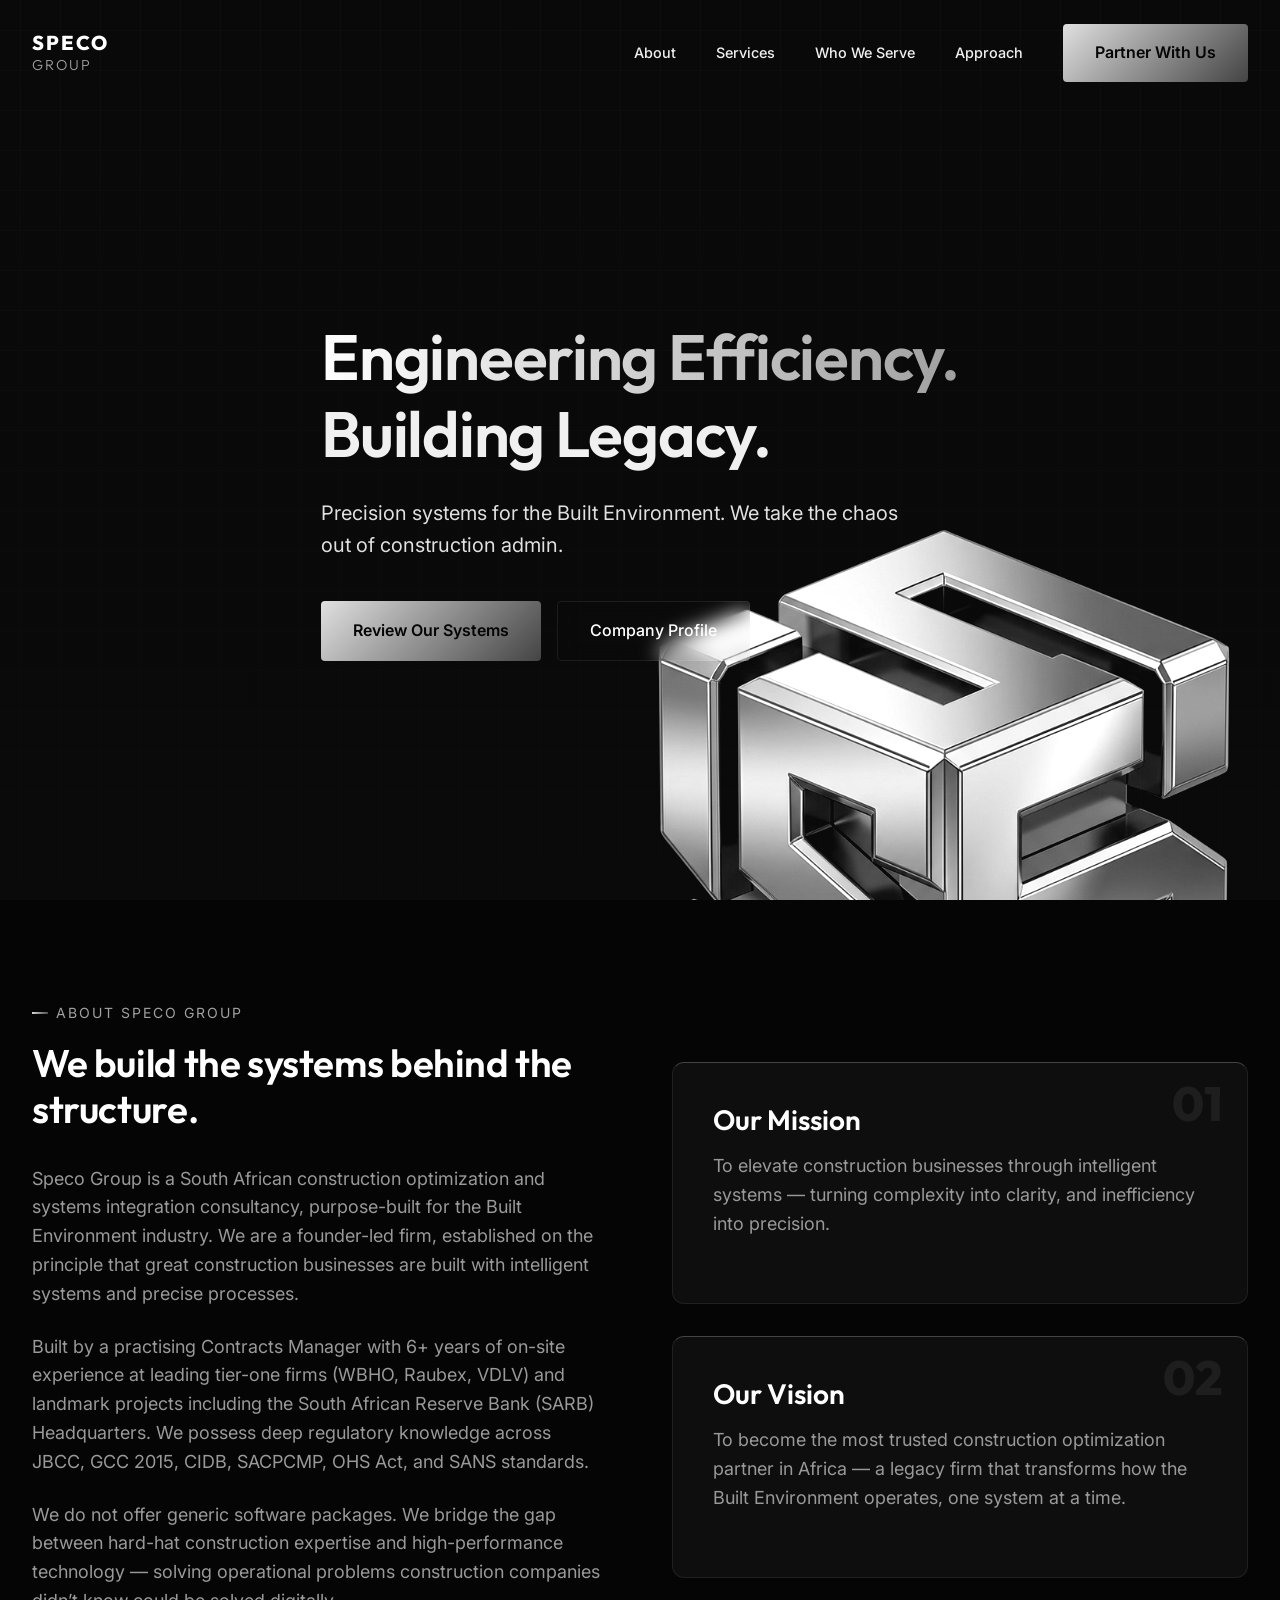
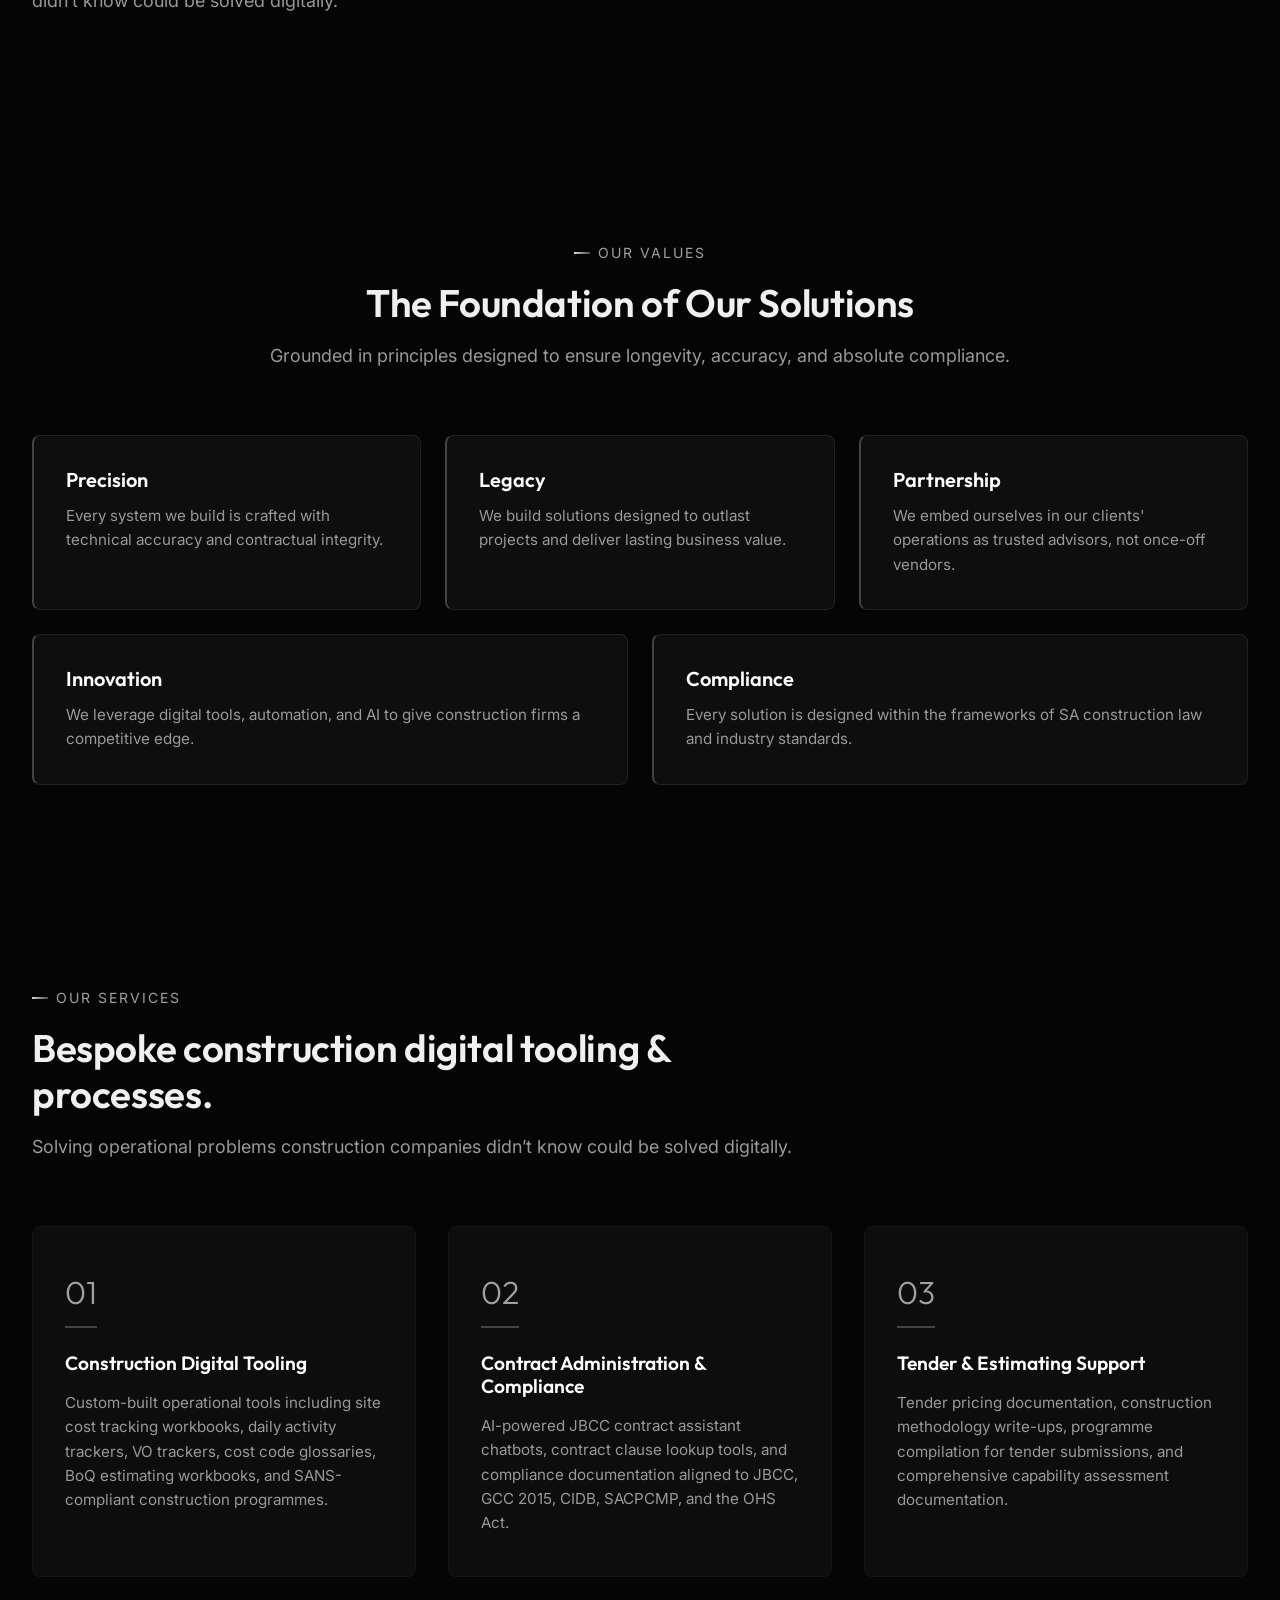
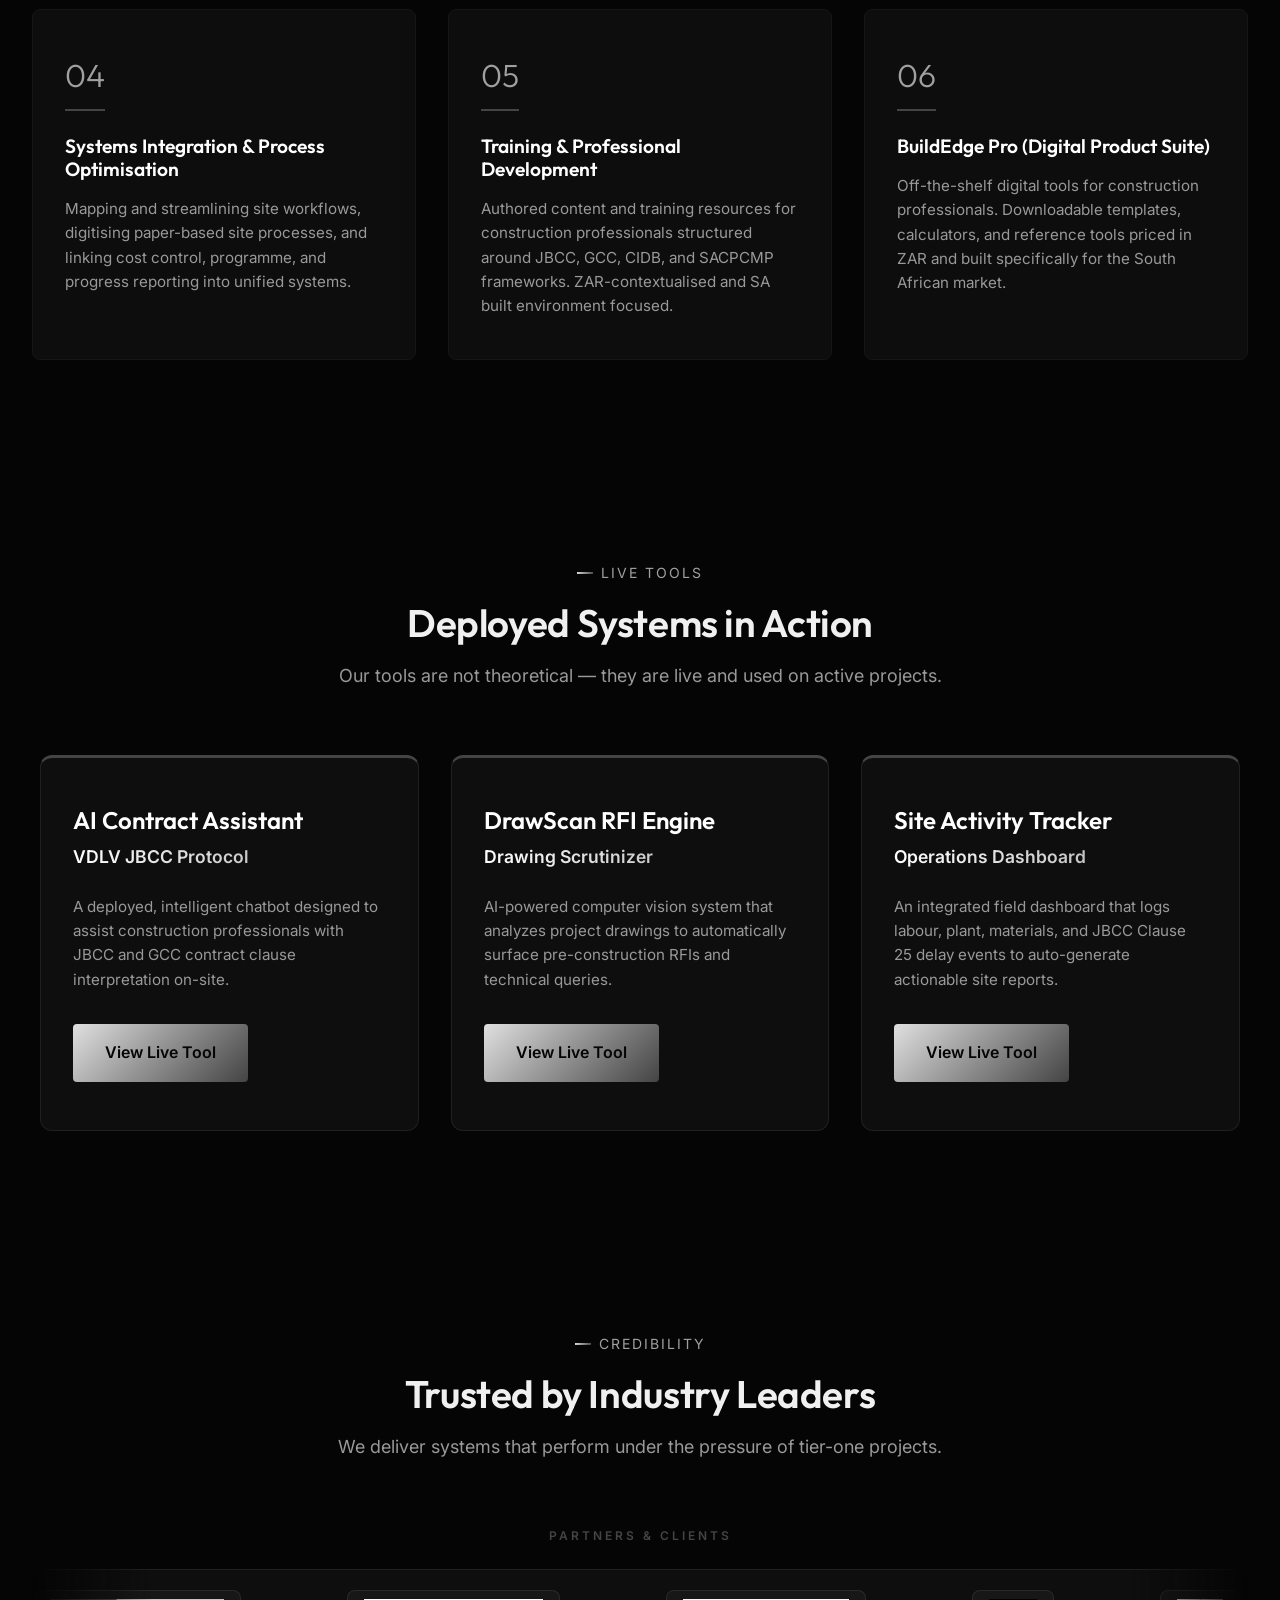
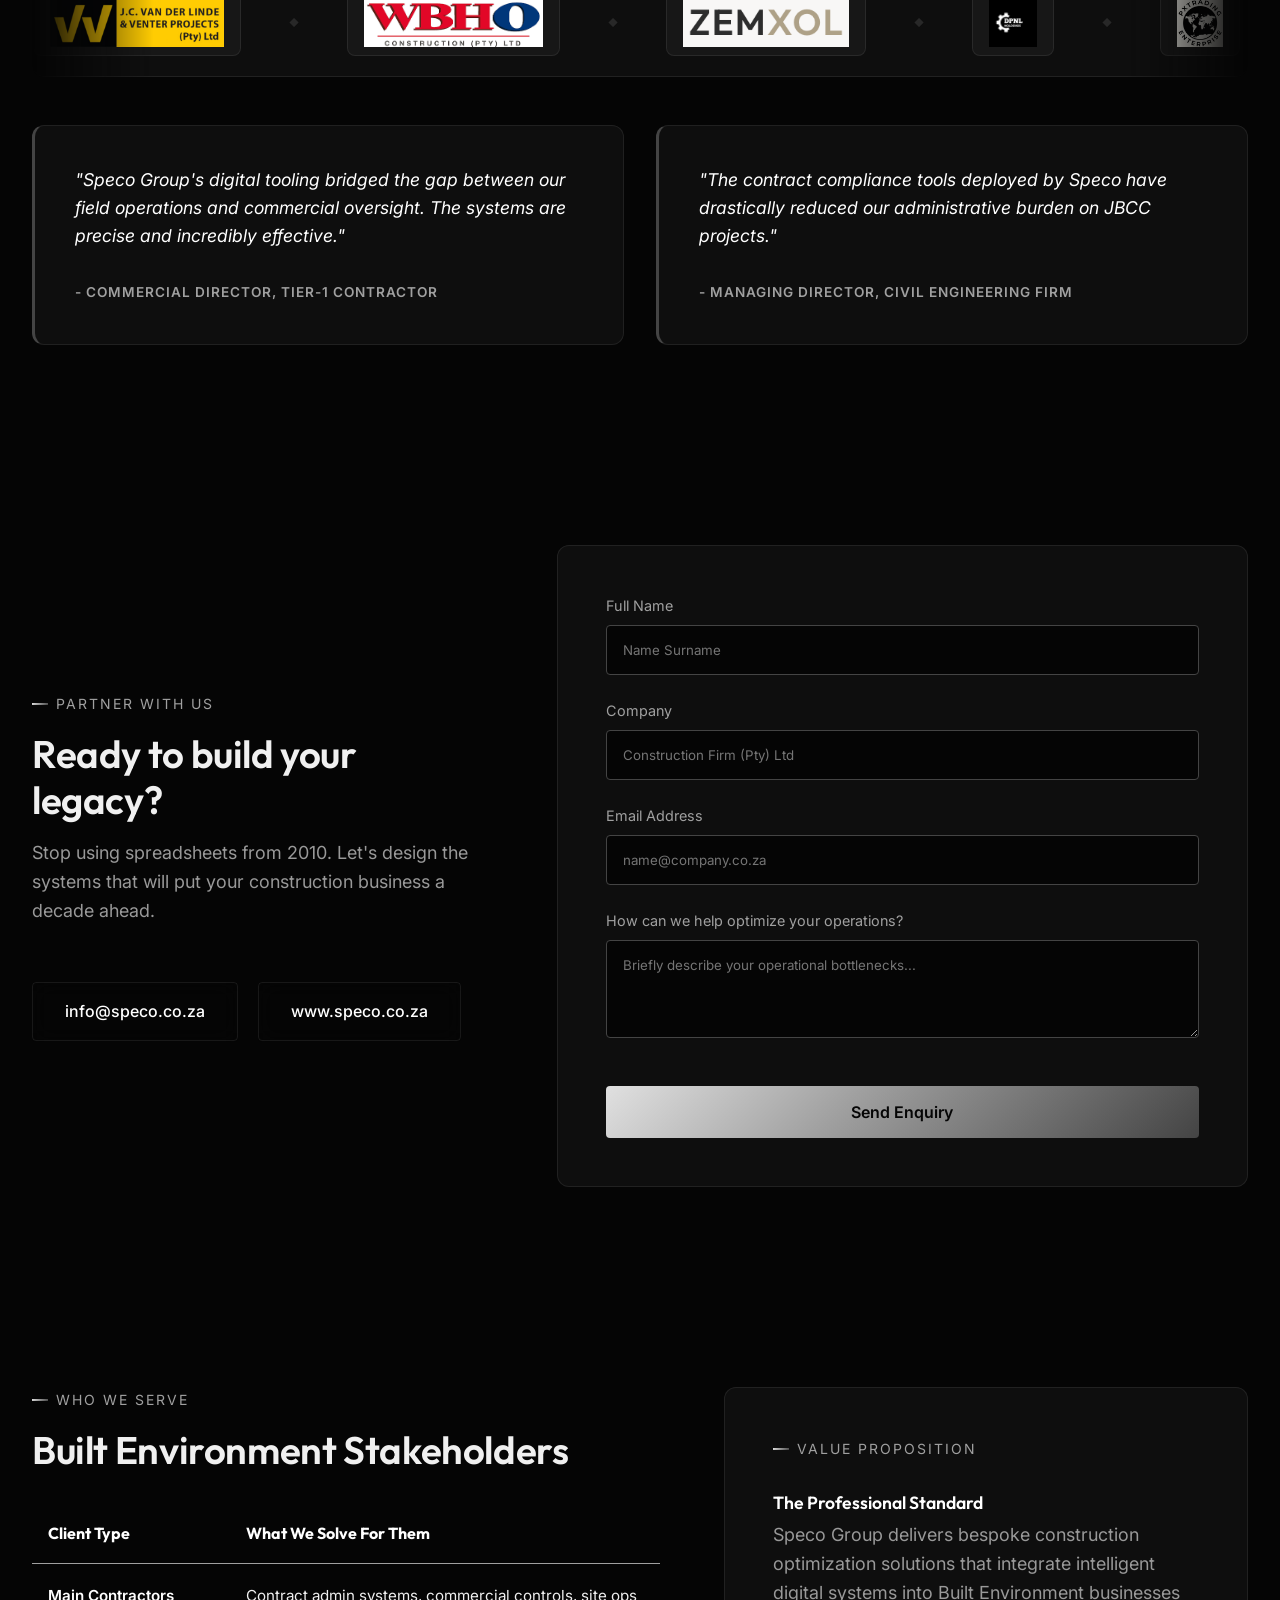
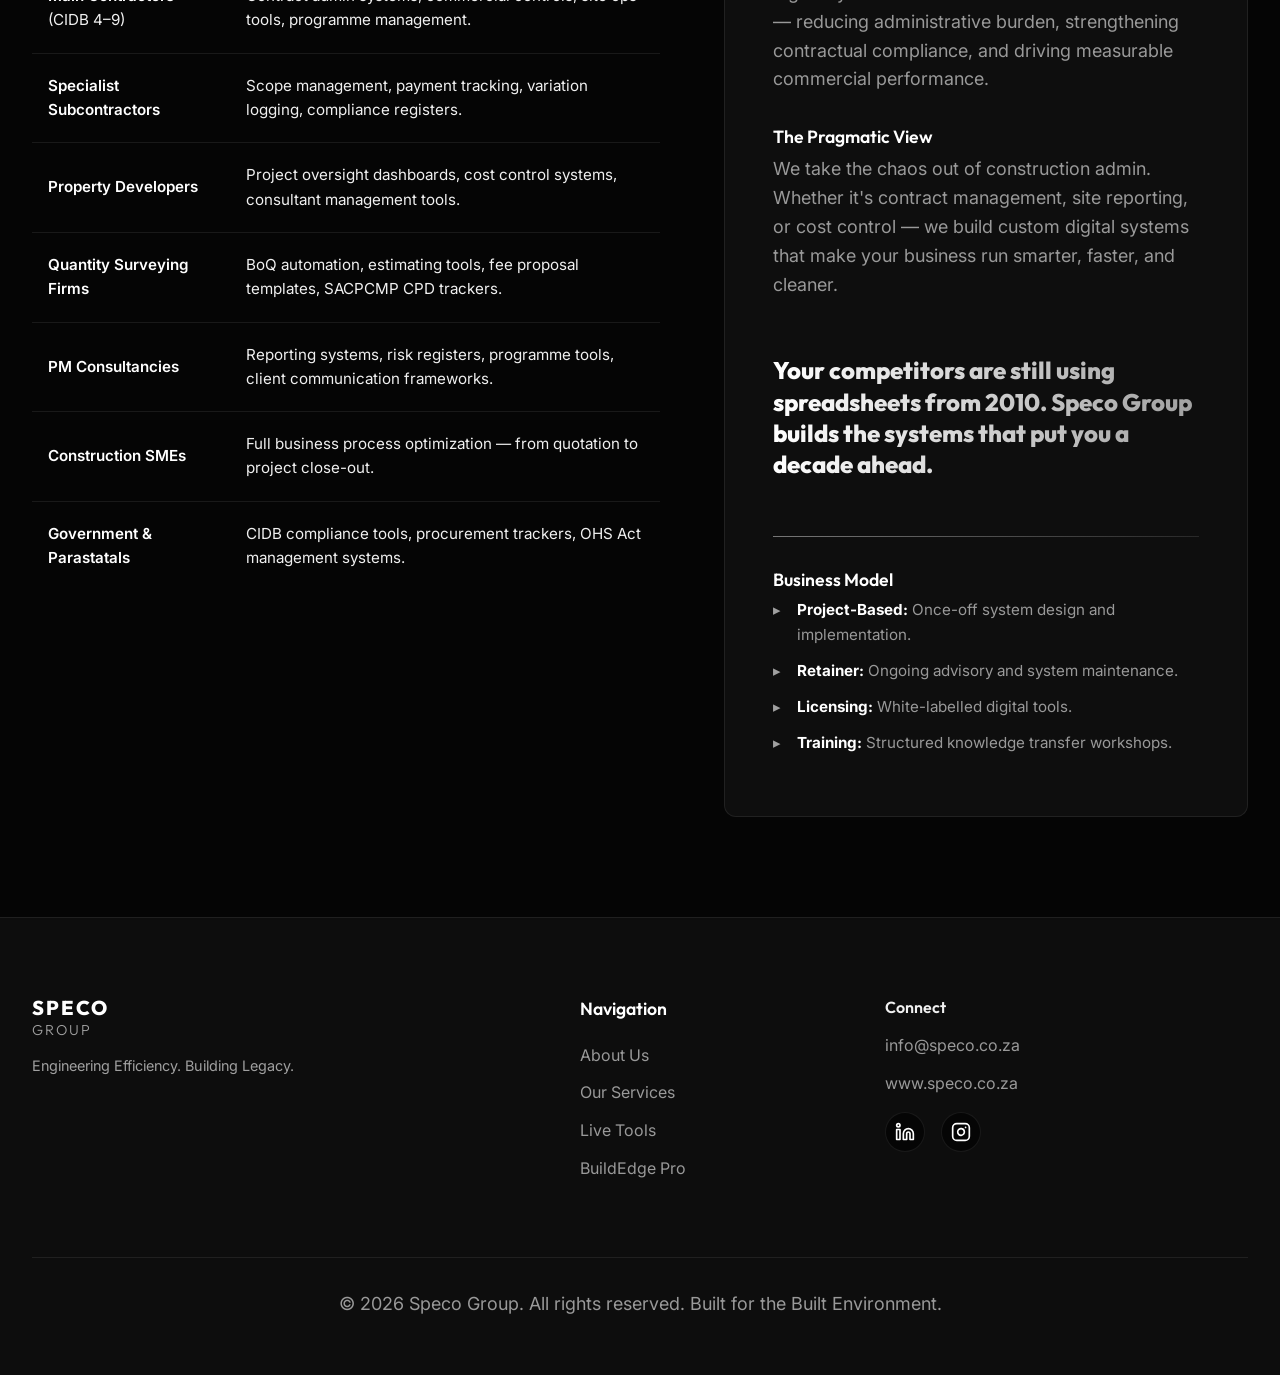
==== commit ace0e08e: "Add watermark logo to hero section" ====
--- a/index.html
+++ b/index.html
@@ -51,6 +51,9 @@
     <header class="hero" id="home">
         <!-- Temporary metallic gradient background since images are manual -->
         <div class="hero-bg"></div>
+        <div class="hero-watermark reveal delay-3">
+            <img src="assets/favicon.png" alt="Speco Group Logo Watermark">
+        </div>
         <div class="container hero-container">
             <h1 class="reveal"><span class="text-gradient">Engineering Efficiency.</span><br>Building Legacy.</h1>
             <p class="hero-subtitle reveal delay-1">Precision systems for the Built Environment. We take the chaos out of construction admin.</p>
--- a/css/styles.css
+++ b/css/styles.css
@@ -364,6 +364,24 @@
   background-size: 100% 100%, 40px 40px, 40px 40px;
   background-position: center;
   z-index: -1;
+}
+
+.hero-watermark {
+  position: absolute;
+  top: 50%;
+  right: -5%;
+  transform: translateY(-50%);
+  z-index: 0;
+  opacity: 0.04;
+  pointer-events: none;
+  mix-blend-mode: screen;
+}
+
+.hero-watermark img {
+  width: 800px;
+  max-width: 90vw;
+  height: auto;
+  filter: grayscale(100%) contrast(120%);
 }
 
 .hero-container {
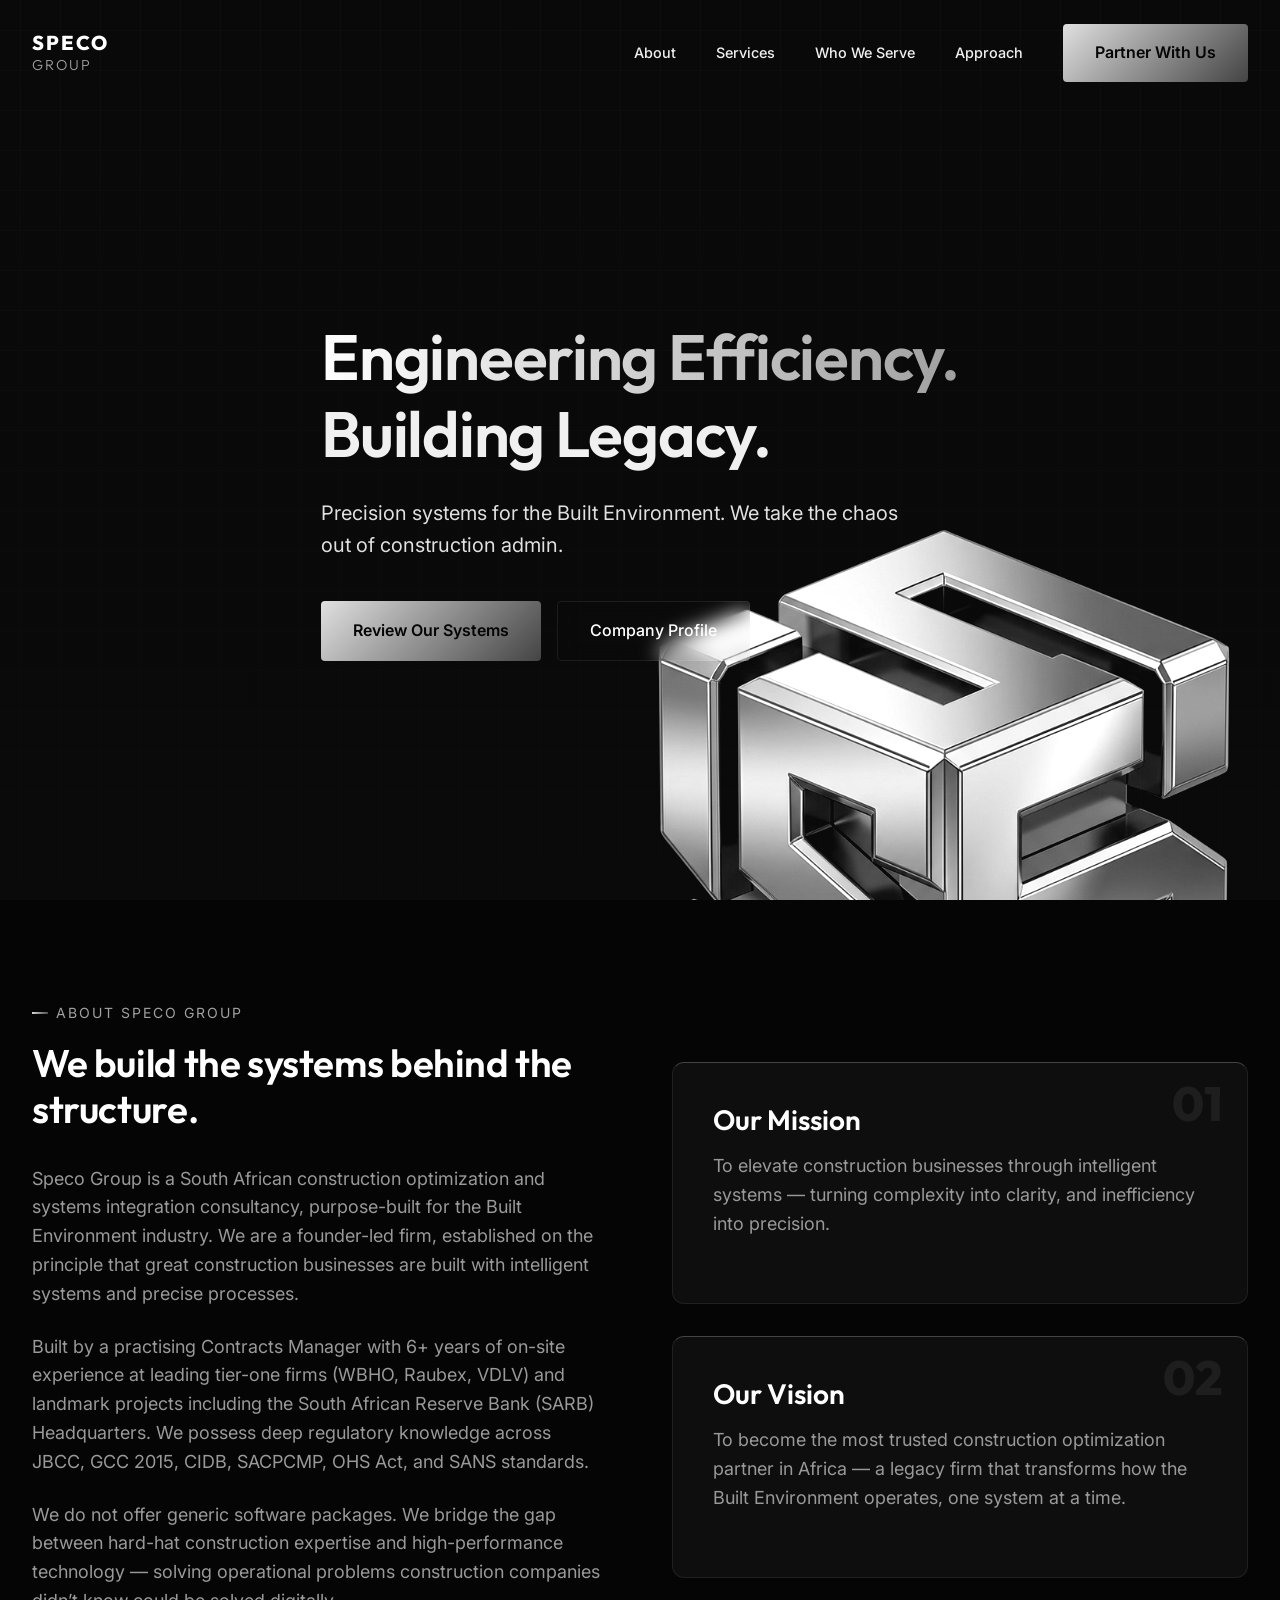
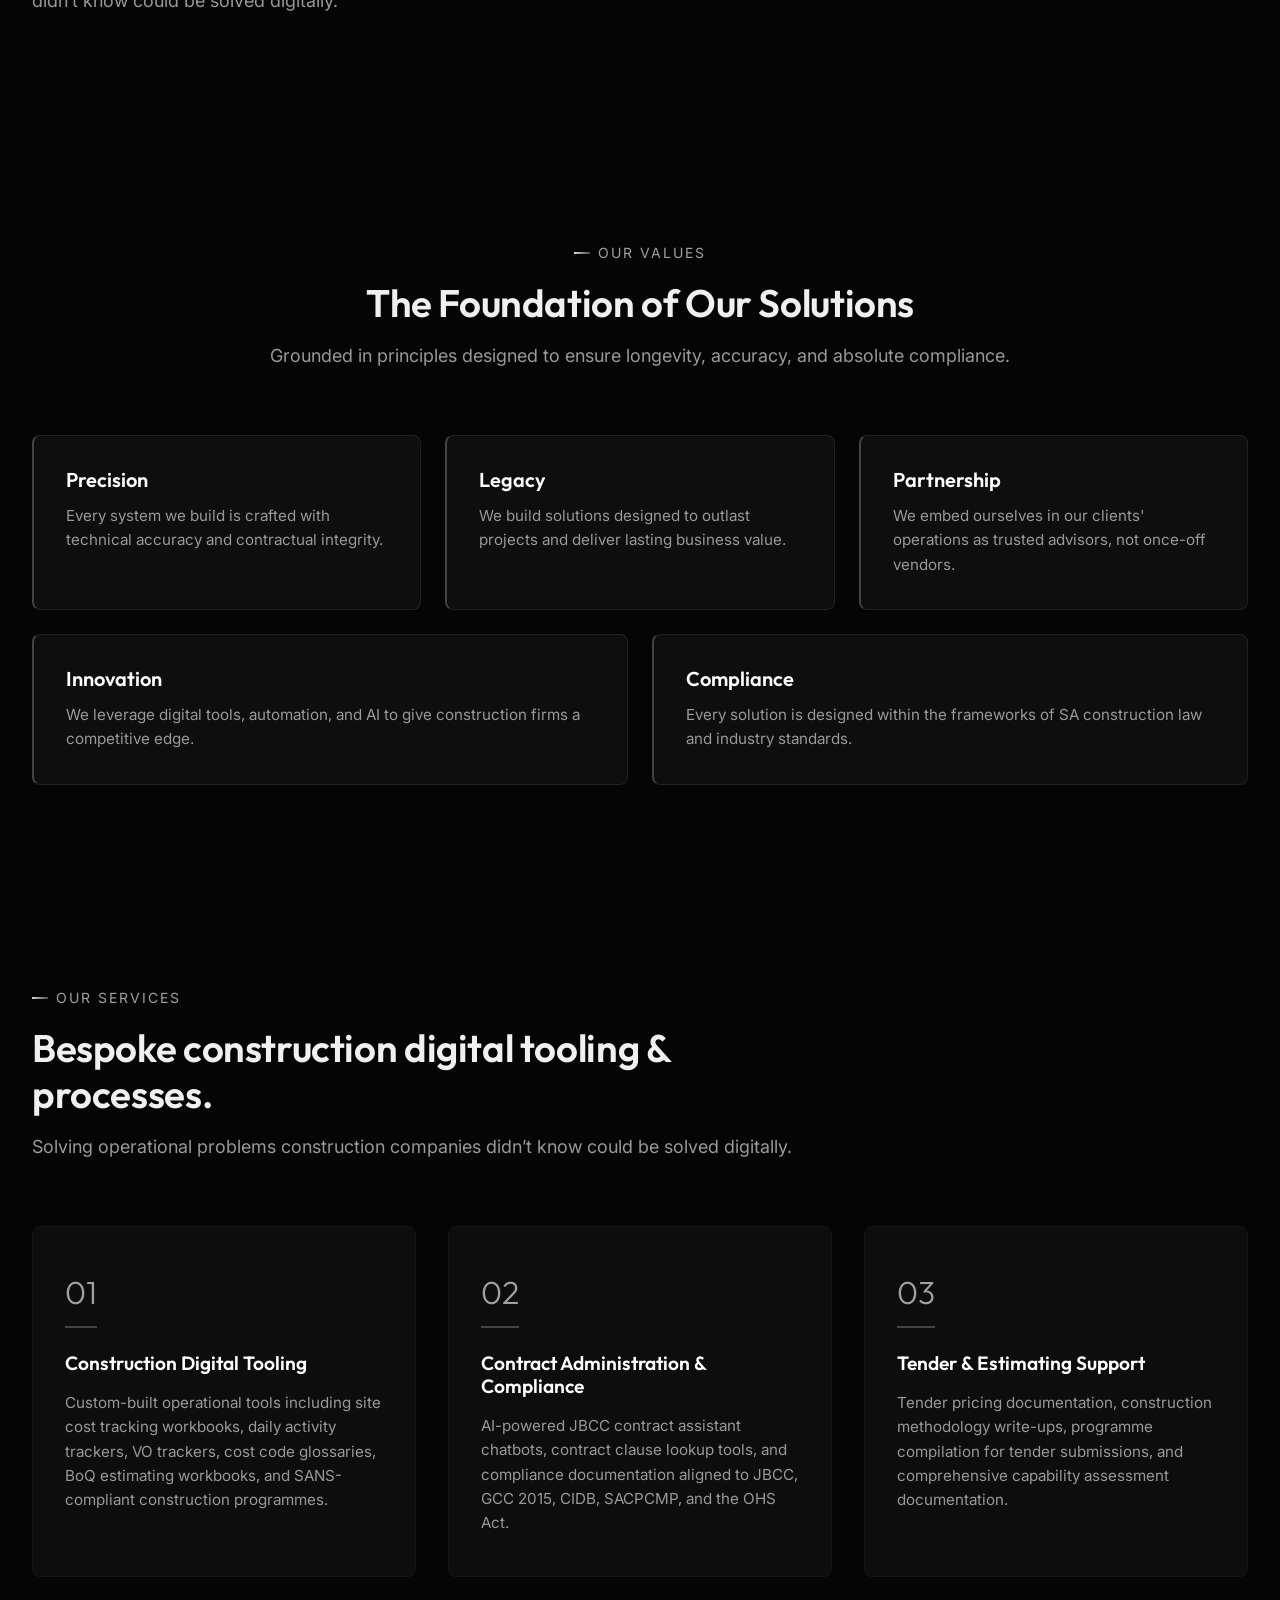
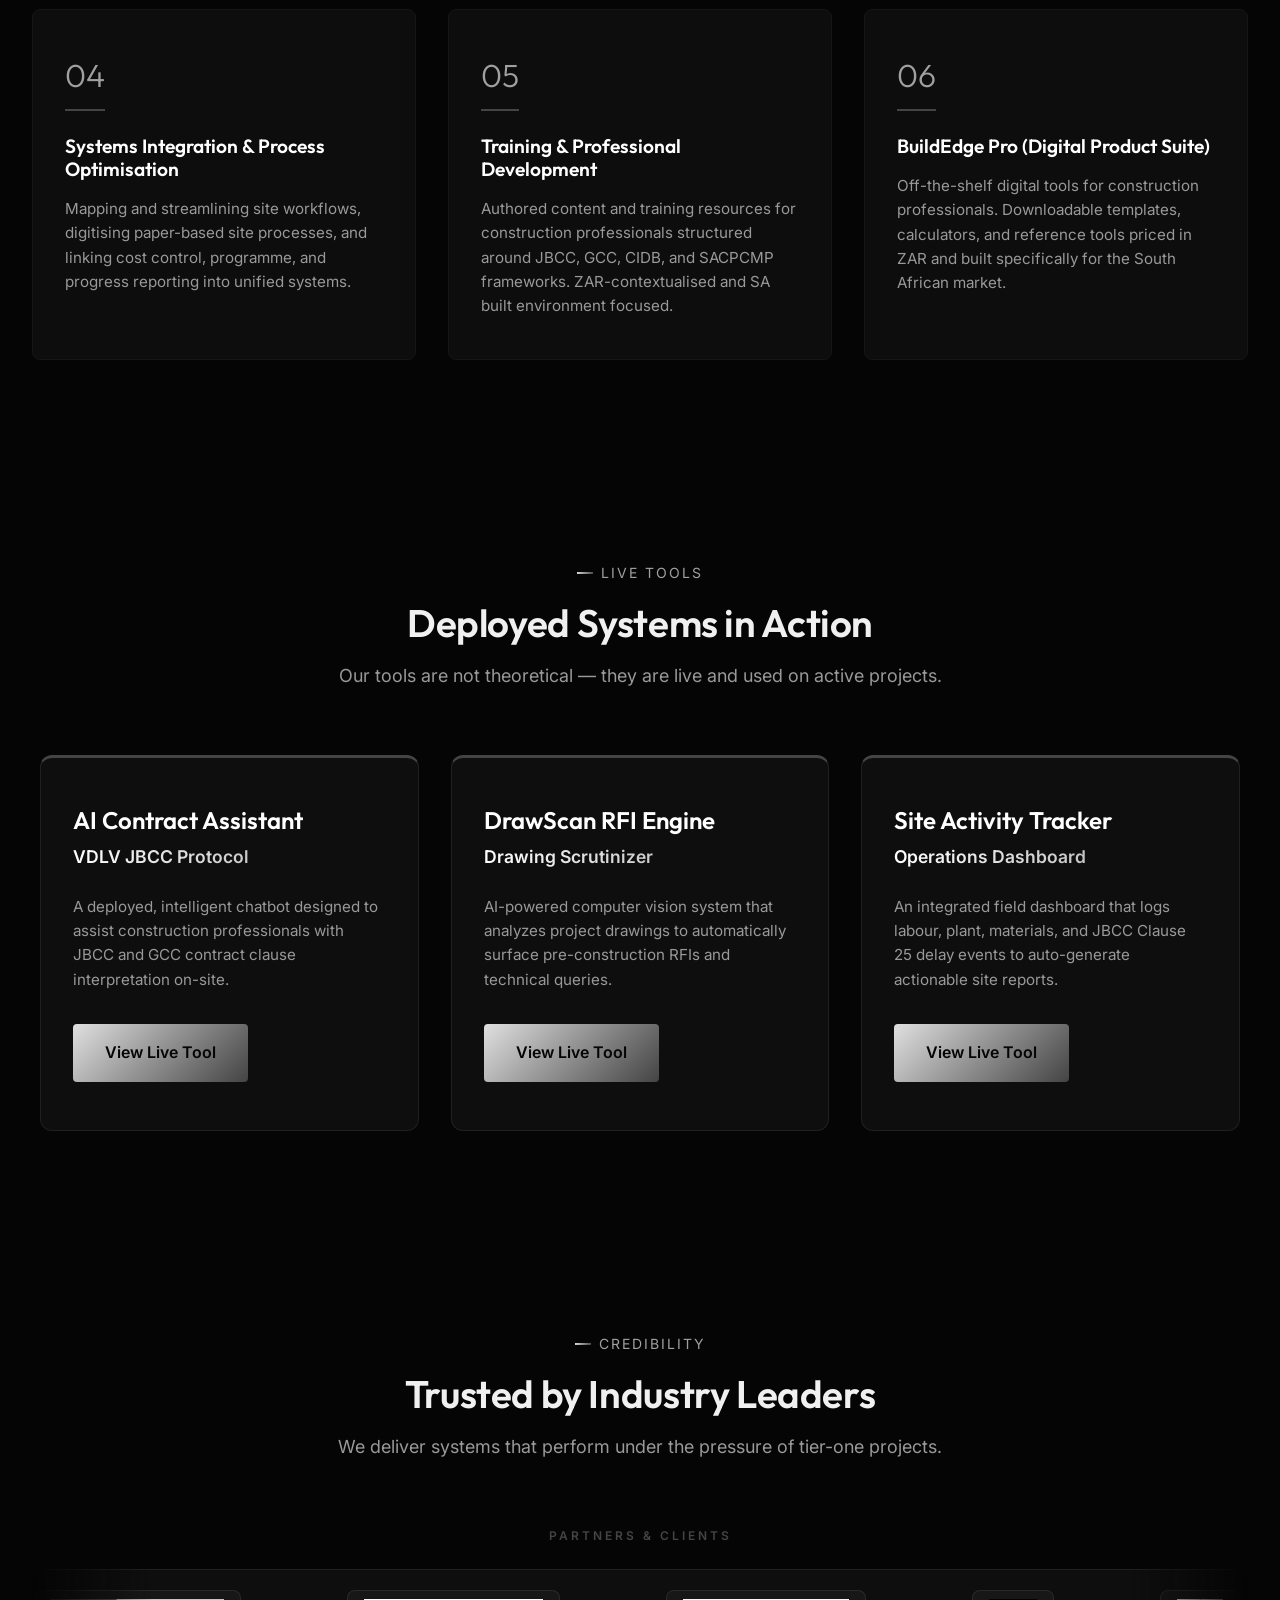
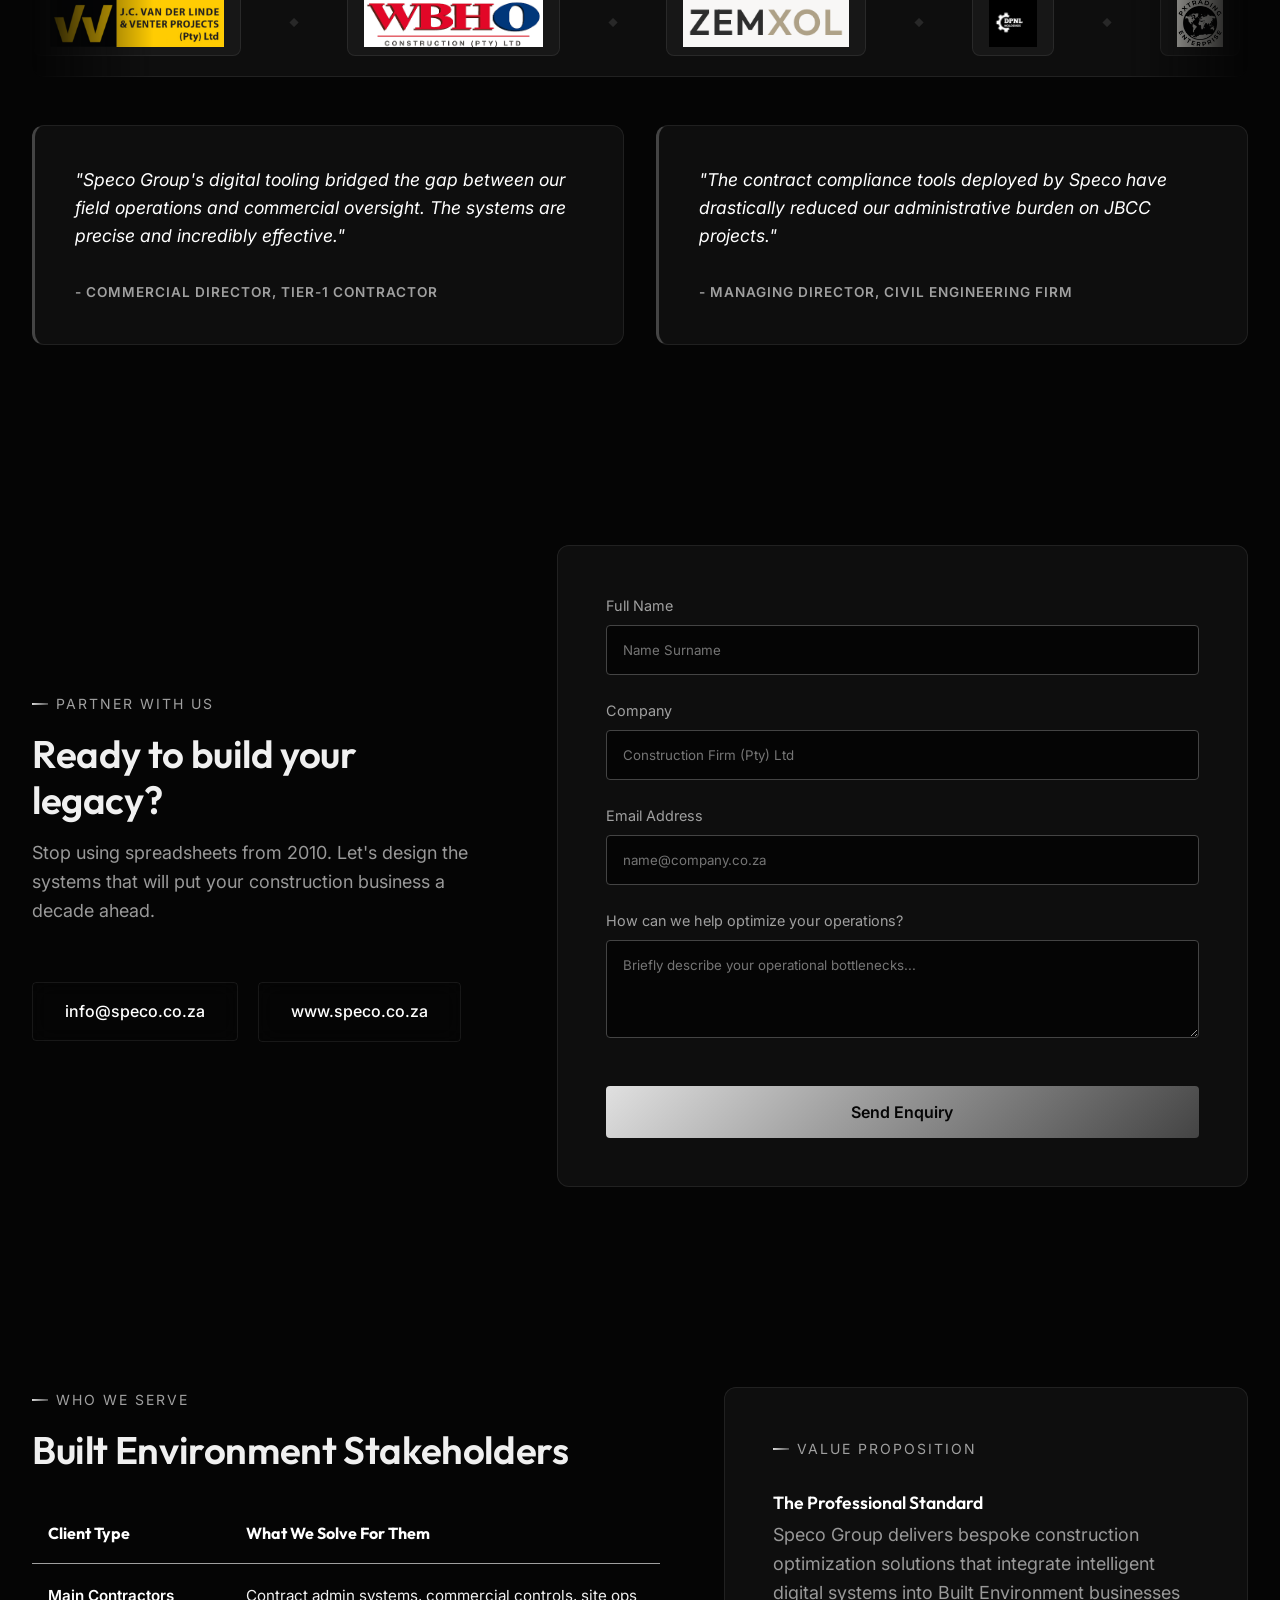
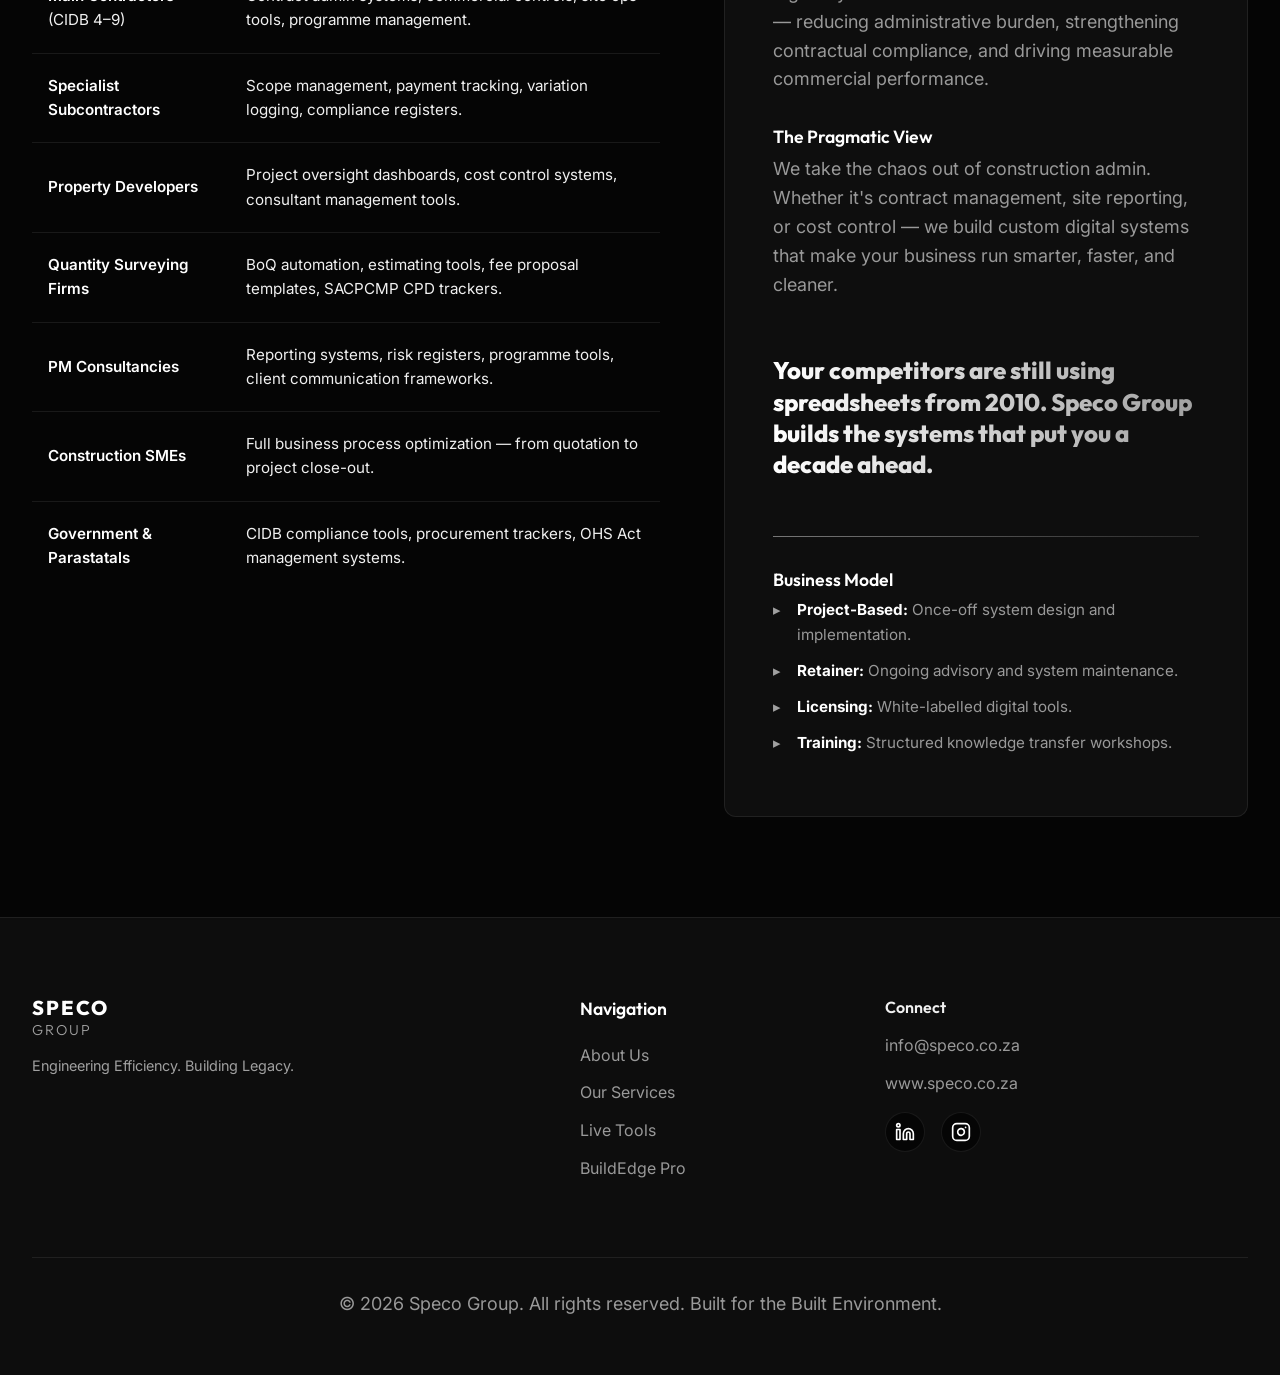
==== commit b7750907: "feat: add Nemo Consulting Services logo to client ribbon" ====
--- a/index.html
+++ b/index.html
@@ -246,6 +246,14 @@
                         </div>
                         <div class="ribbon-separator">◆</div>
                         <div class="ribbon-logo-item">
+                            <img src="rbxlogo.png" alt="Raubex Building" class="ribbon-logo-img">
+                        </div>
+                        <div class="ribbon-separator">◆</div>
+                        <div class="ribbon-logo-item">
+                            <img src="NEMOLOGO.png" alt="Nemo Consulting Services" class="ribbon-logo-img">
+                        </div>
+                        <div class="ribbon-separator">◆</div>
+                        <div class="ribbon-logo-item">
                             <img src="jclogo.png" alt="J.C. Van Der Linde & Venter Projects (Pty) Ltd" class="ribbon-logo-img">
                         </div>
                         <div class="ribbon-separator">◆</div>
@@ -265,6 +273,14 @@
                             <img src="pxtlogo.png" alt="PX Trading Enterprise" class="ribbon-logo-img">
                         </div>
                         <div class="ribbon-separator">◆</div>
+                        <div class="ribbon-logo-item">
+                            <img src="rbxlogo.png" alt="Raubex Building" class="ribbon-logo-img">
+                        </div>
+                        <div class="ribbon-separator">◆</div>
+                        <div class="ribbon-logo-item">
+                            <img src="NEMOLOGO.png" alt="Nemo Consulting Services" class="ribbon-logo-img">
+                        </div>
+                        <div class="ribbon-separator">◆</div>
                         <!-- Set 2 (duplicate for seamless loop) -->
                         <div class="ribbon-logo-item">
                             <img src="jclogo.png" alt="J.C. Van Der Linde & Venter Projects (Pty) Ltd" class="ribbon-logo-img">
@@ -287,6 +303,14 @@
                         </div>
                         <div class="ribbon-separator">◆</div>
                         <div class="ribbon-logo-item">
+                            <img src="rbxlogo.png" alt="Raubex Building" class="ribbon-logo-img">
+                        </div>
+                        <div class="ribbon-separator">◆</div>
+                        <div class="ribbon-logo-item">
+                            <img src="NEMOLOGO.png" alt="Nemo Consulting Services" class="ribbon-logo-img">
+                        </div>
+                        <div class="ribbon-separator">◆</div>
+                        <div class="ribbon-logo-item">
                             <img src="jclogo.png" alt="J.C. Van Der Linde & Venter Projects (Pty) Ltd" class="ribbon-logo-img">
                         </div>
                         <div class="ribbon-separator">◆</div>
@@ -304,6 +328,14 @@
                         <div class="ribbon-separator">◆</div>
                         <div class="ribbon-logo-item">
                             <img src="pxtlogo.png" alt="PX Trading Enterprise" class="ribbon-logo-img">
+                        </div>
+                        <div class="ribbon-separator">◆</div>
+                        <div class="ribbon-logo-item">
+                            <img src="rbxlogo.png" alt="Raubex Building" class="ribbon-logo-img">
+                        </div>
+                        <div class="ribbon-separator">◆</div>
+                        <div class="ribbon-logo-item">
+                            <img src="NEMOLOGO.png" alt="Nemo Consulting Services" class="ribbon-logo-img">
                         </div>
                         <div class="ribbon-separator">◆</div>
                     </div>
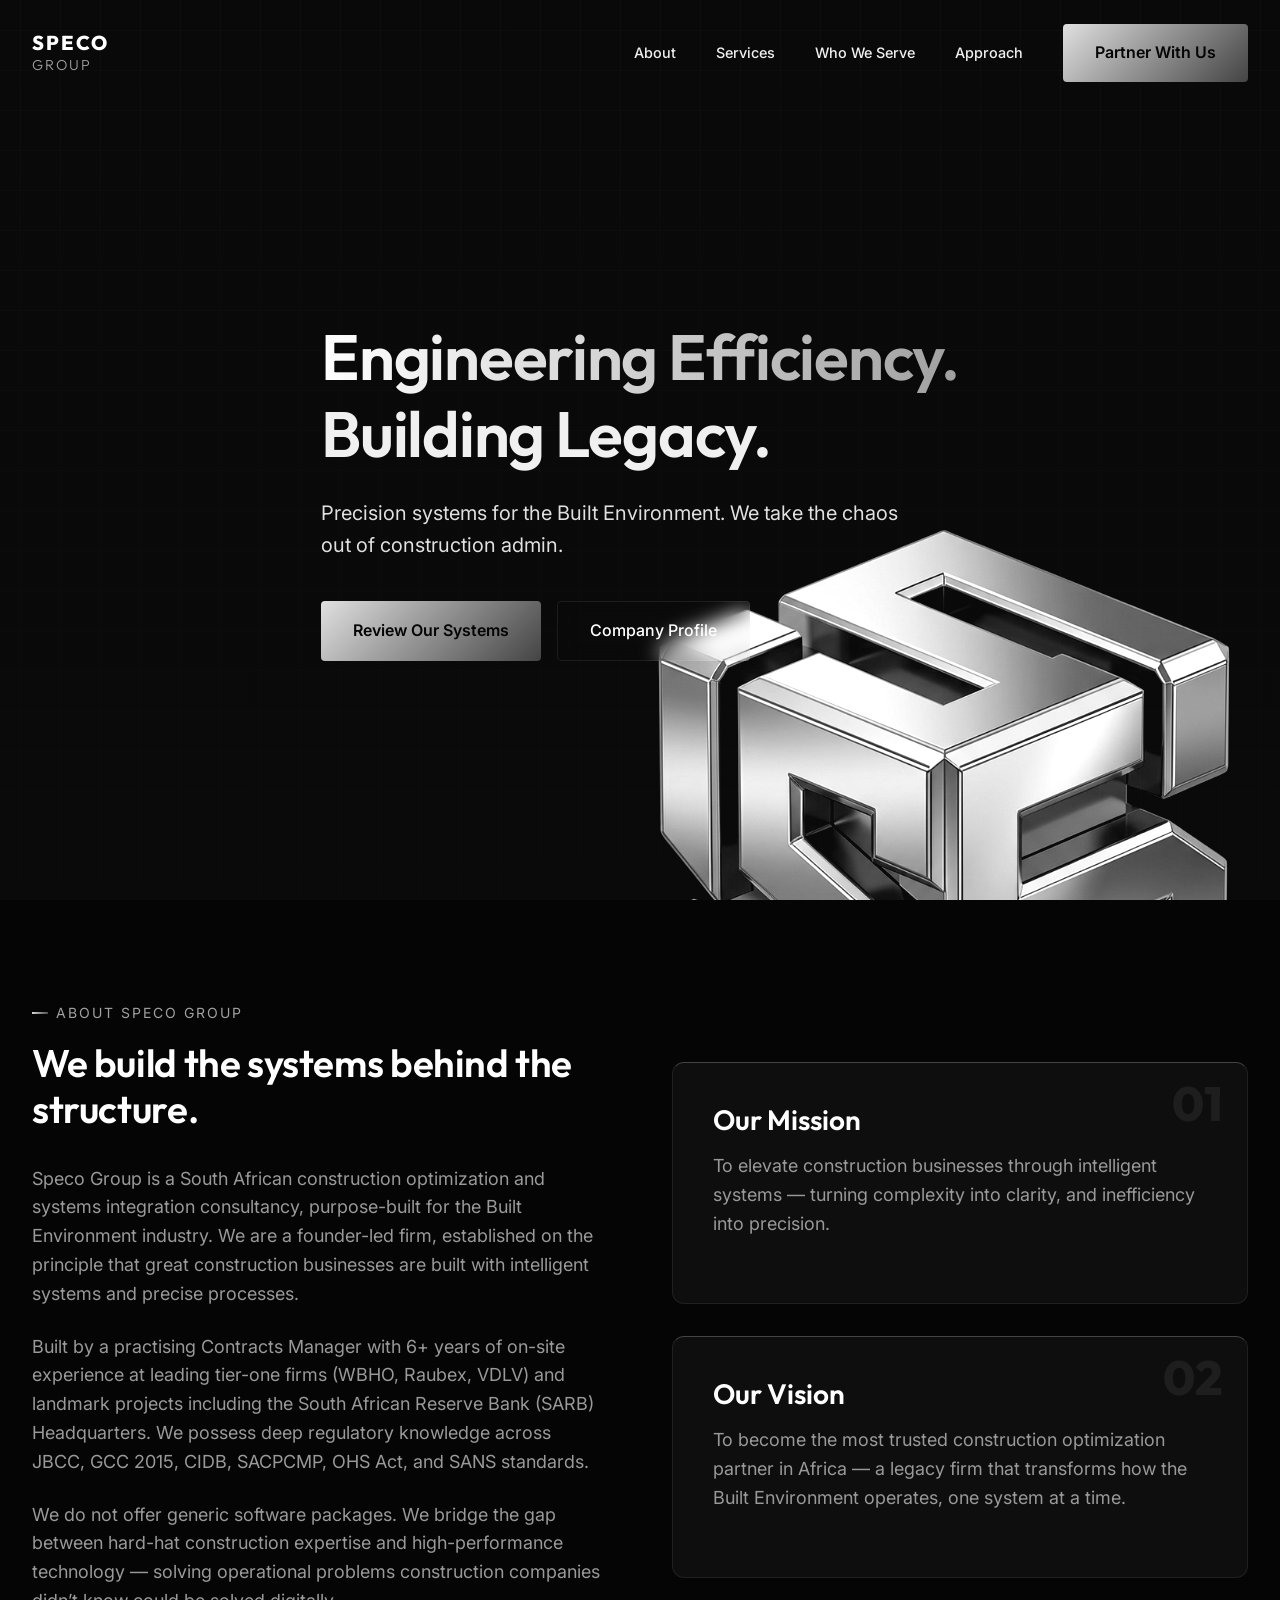
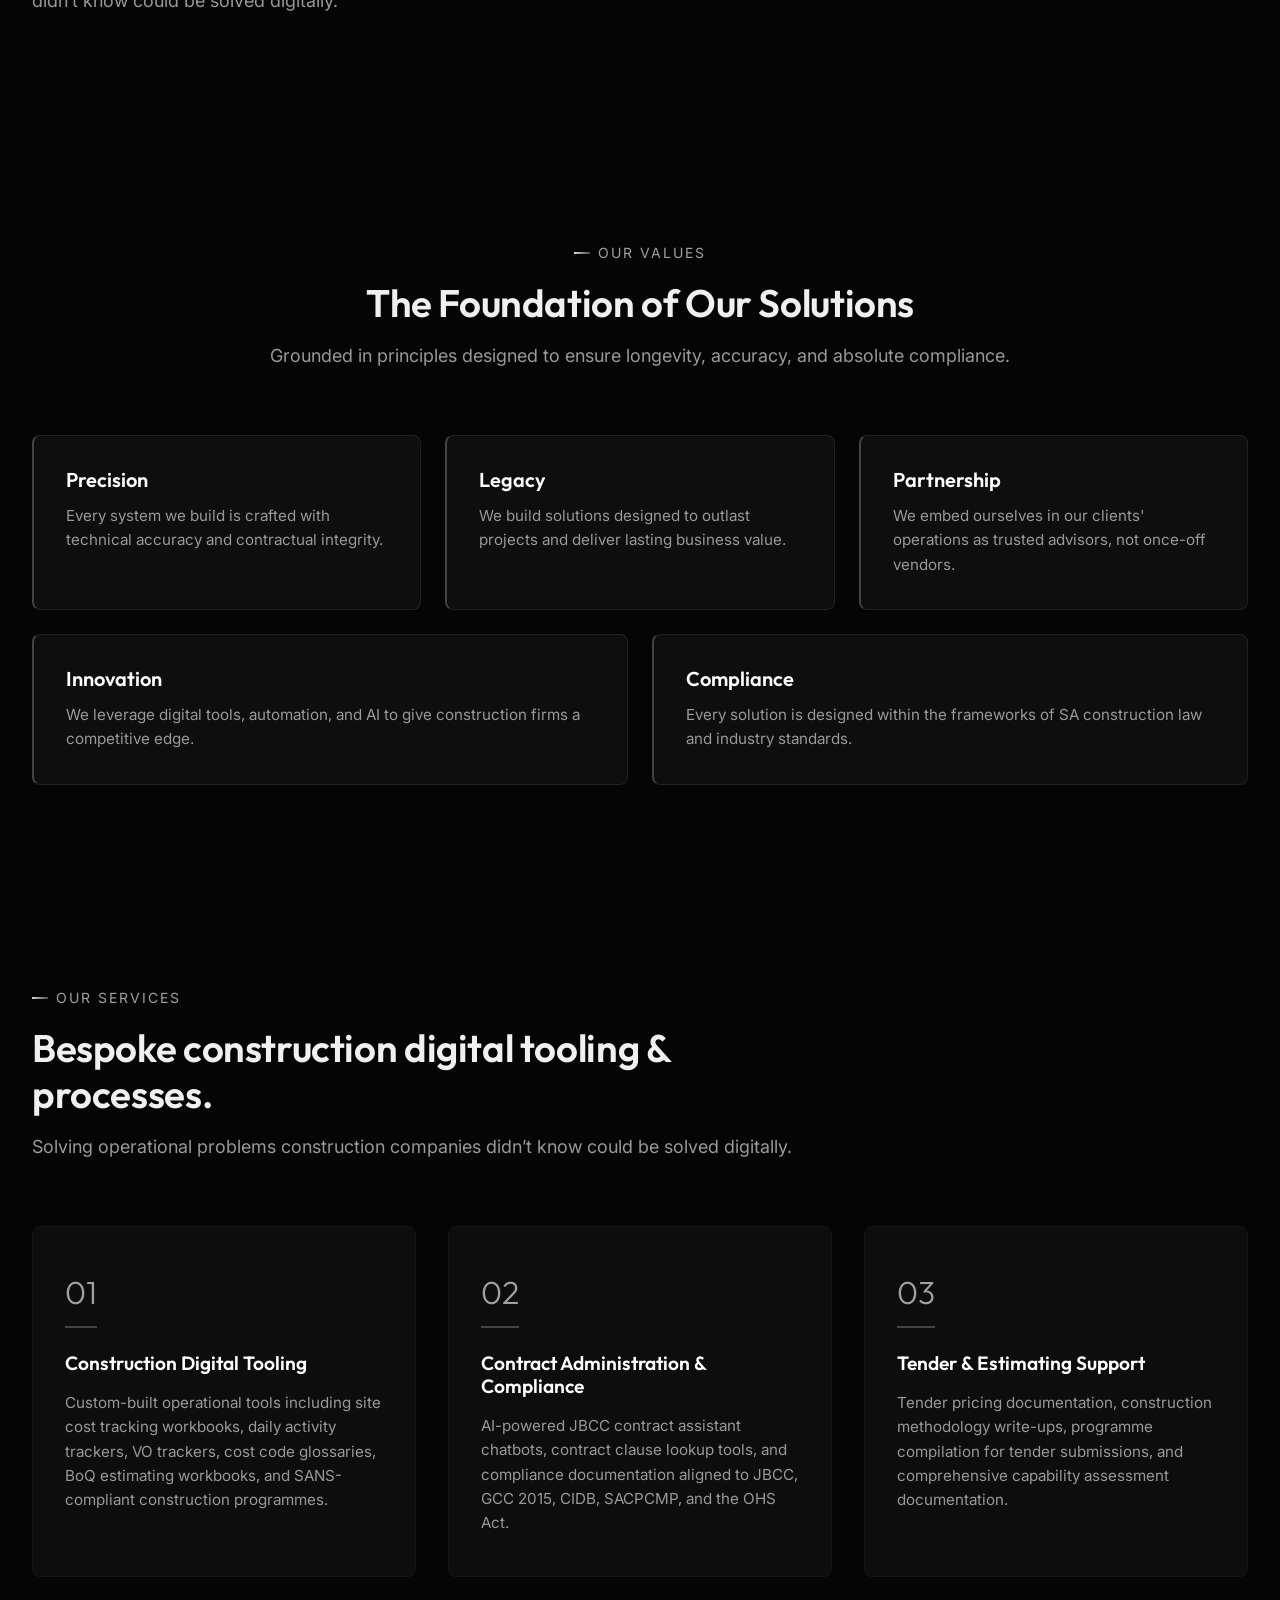
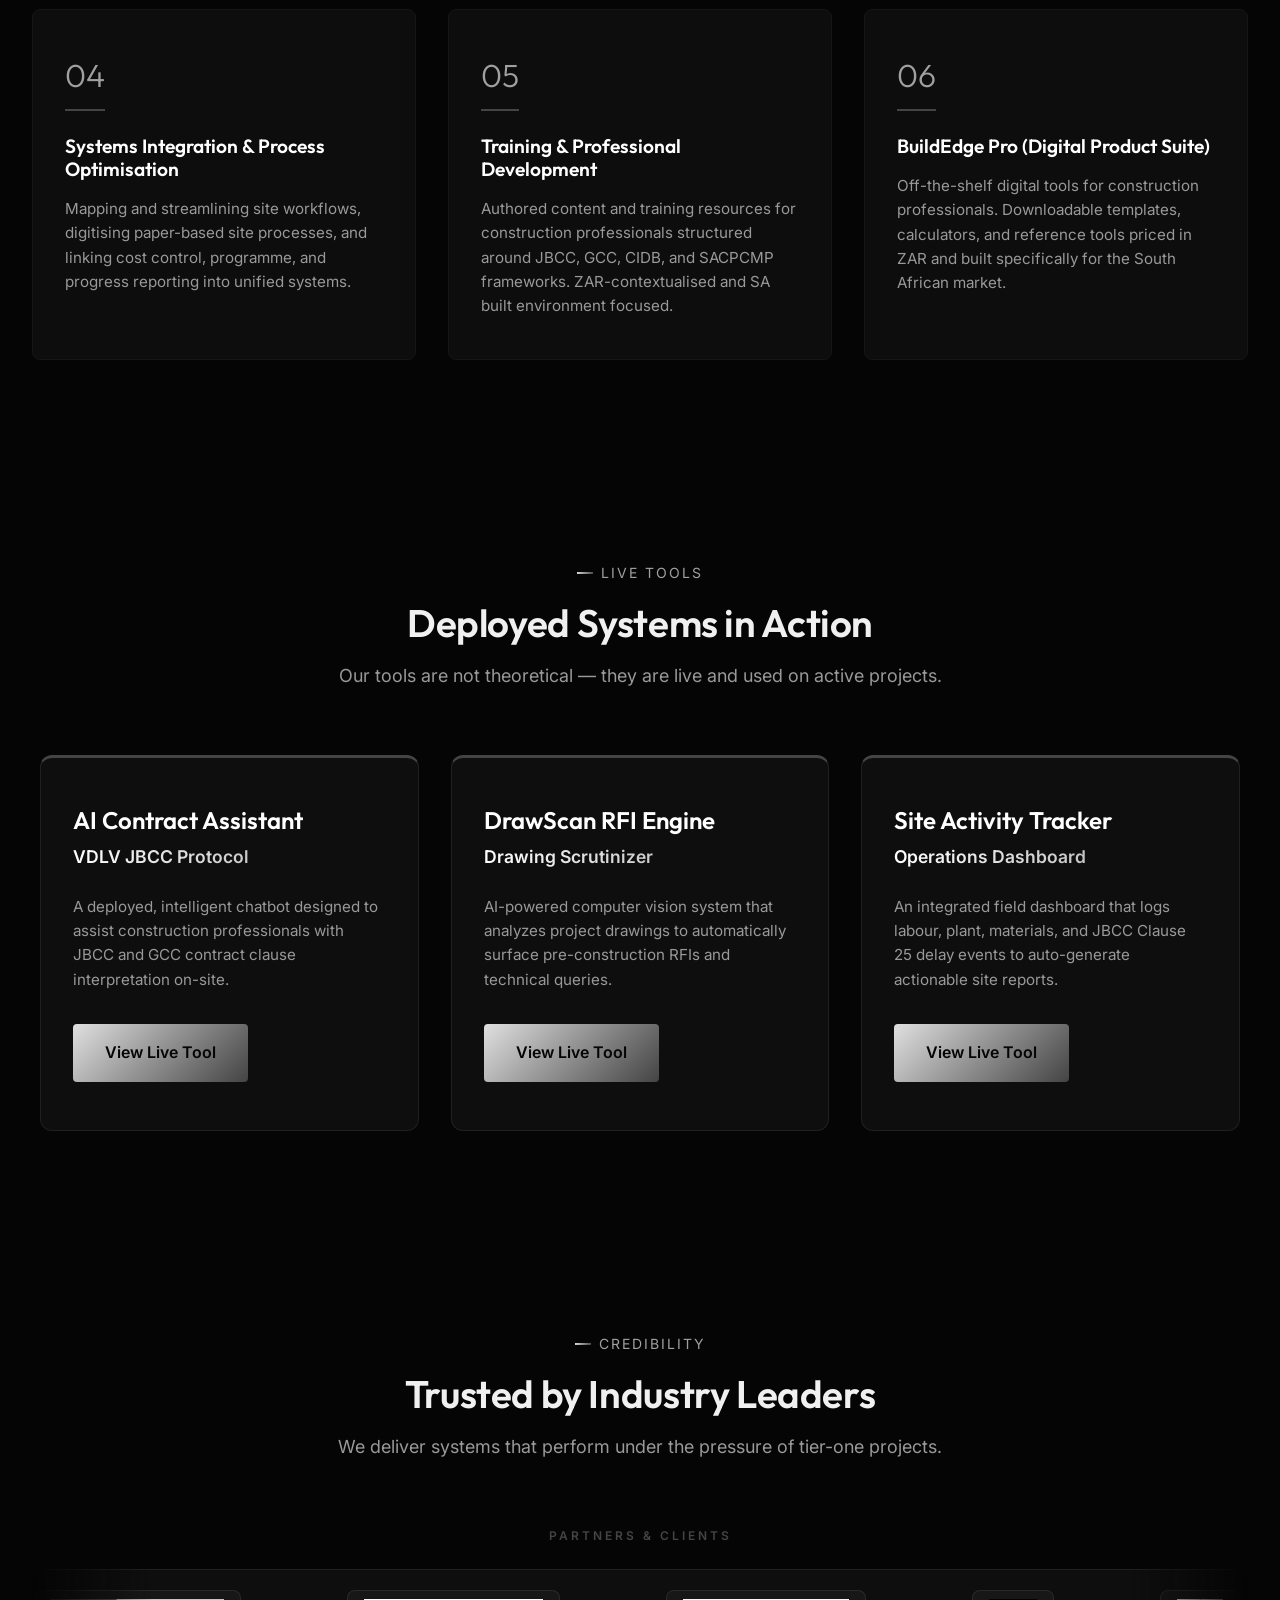
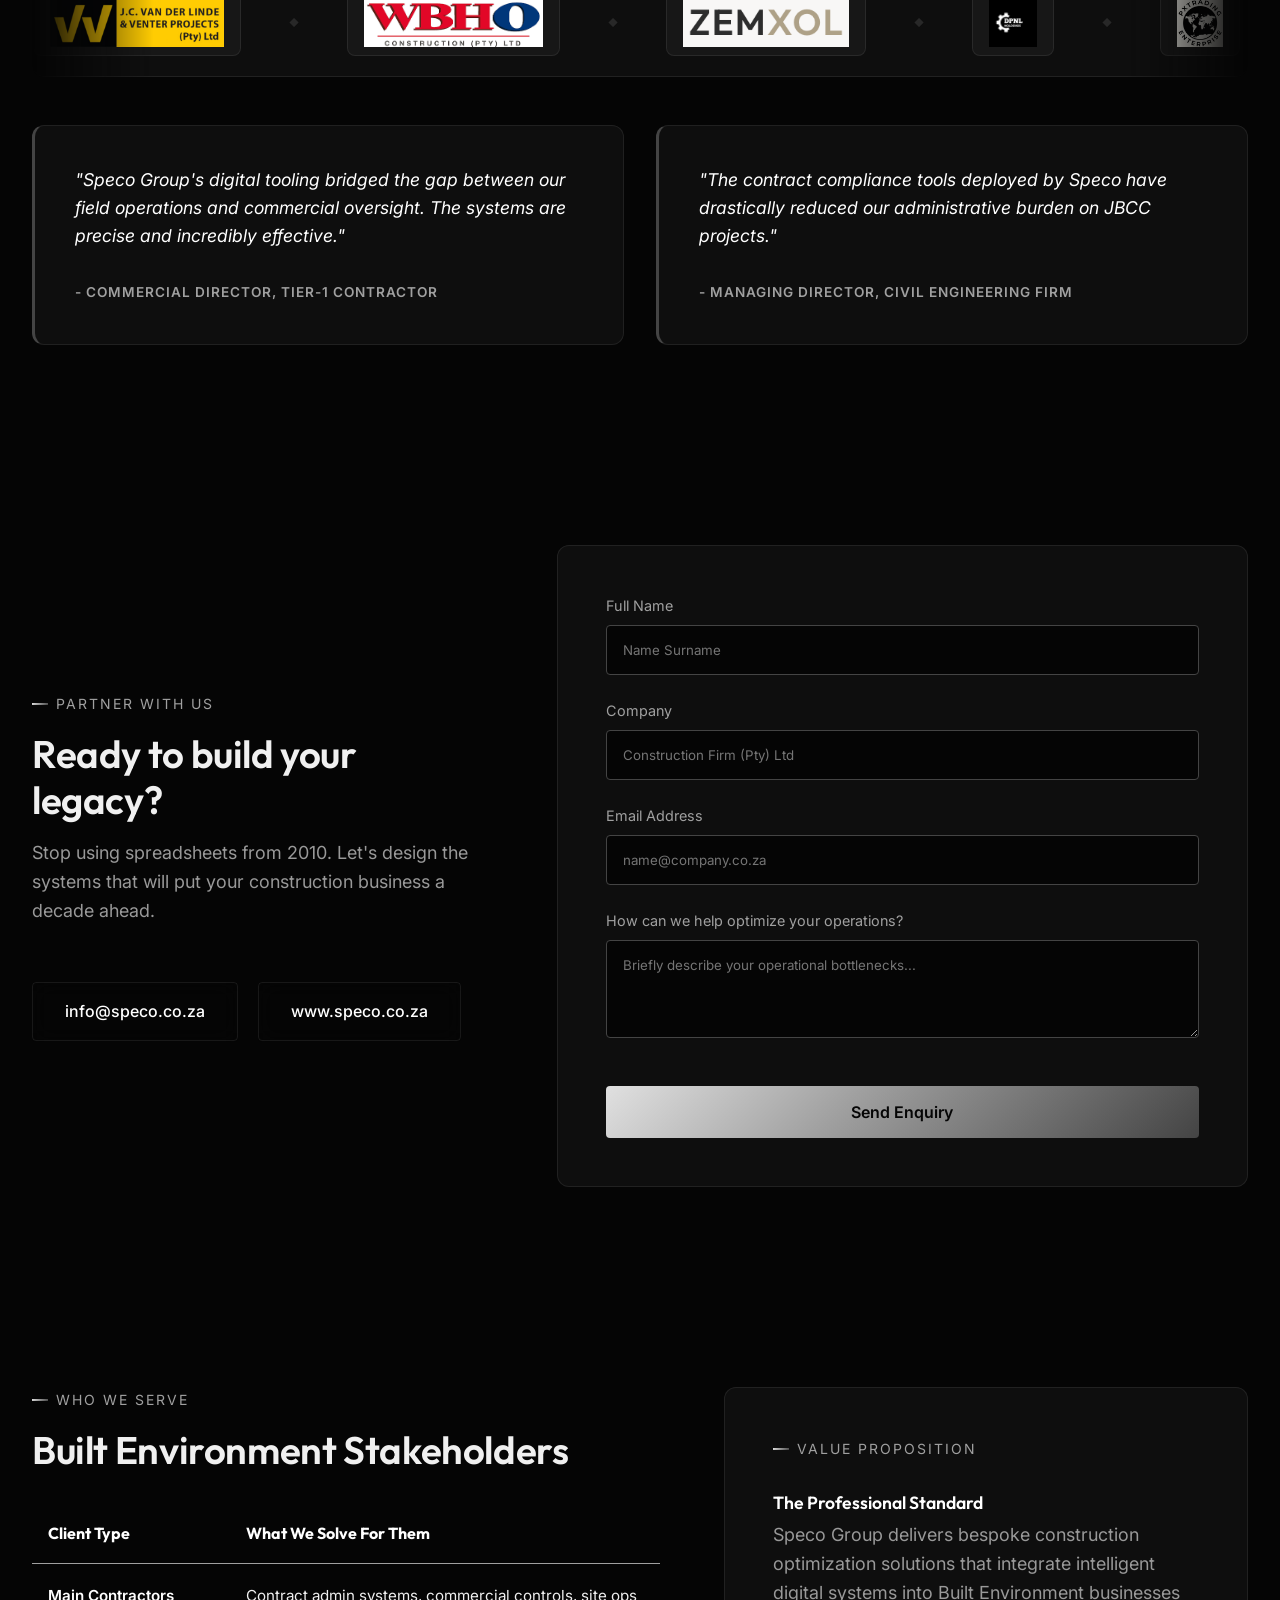
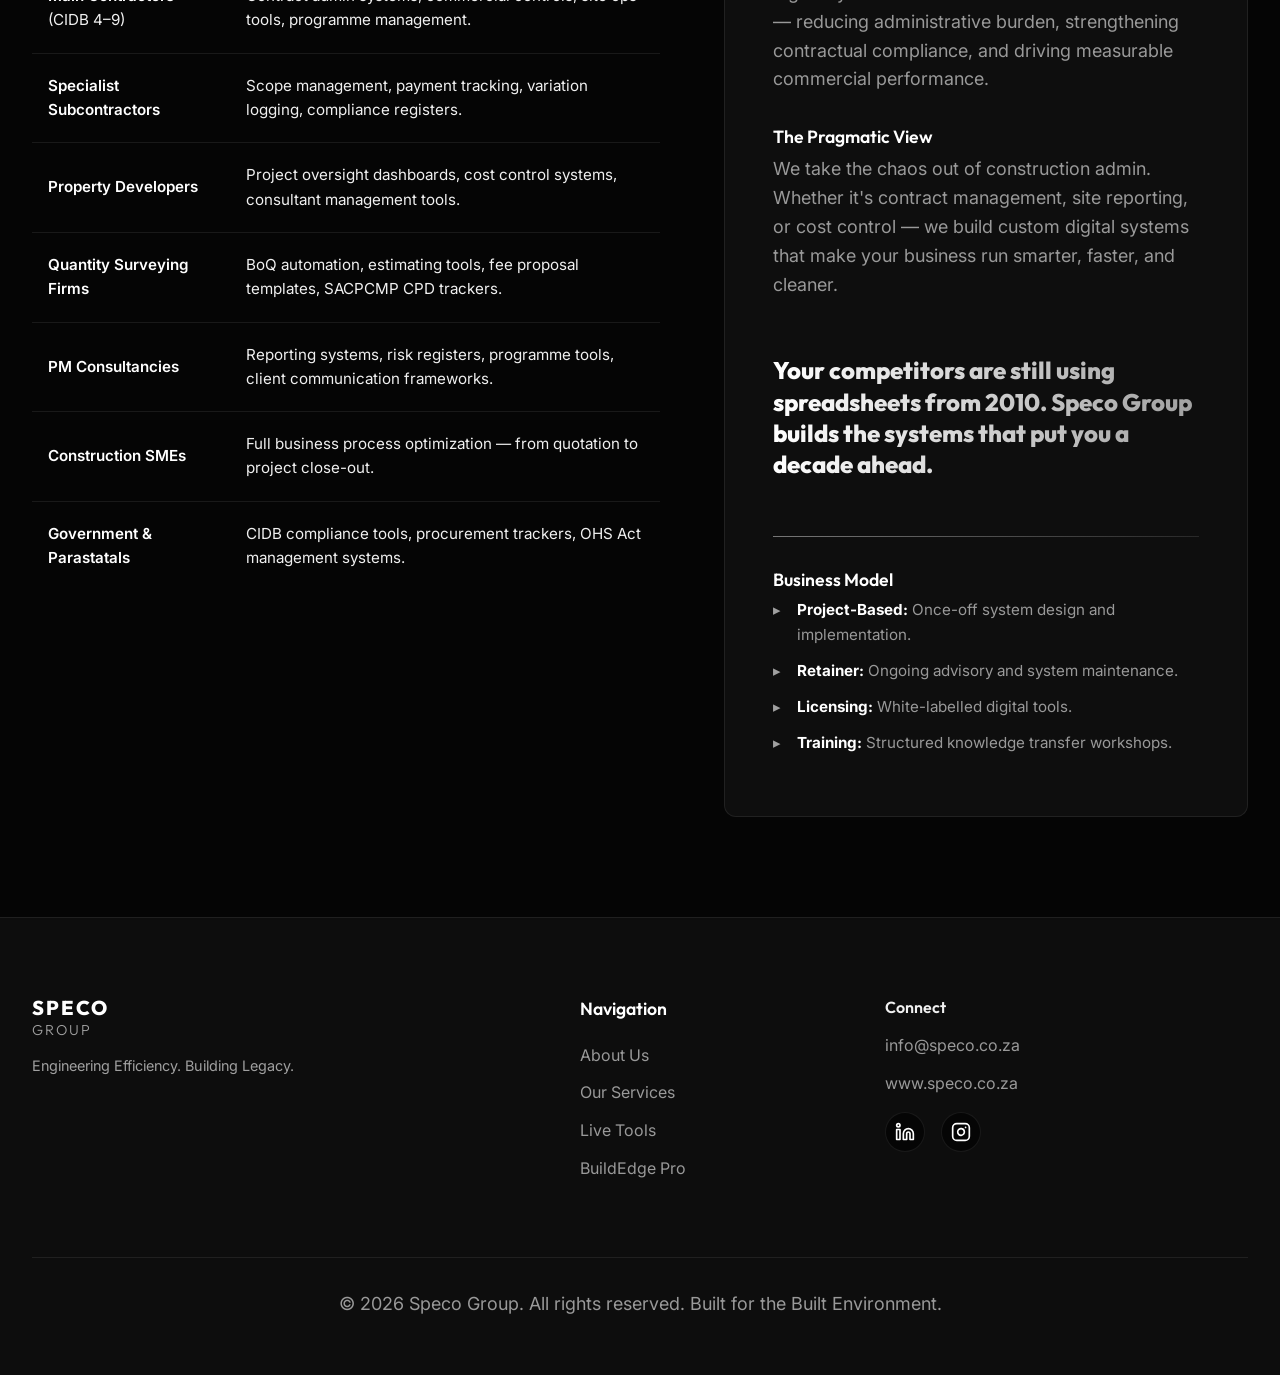
==== commit 206f1fd6: "Add NPC logo to partners & clients" ====
--- a/index.html
+++ b/index.html
@@ -254,6 +254,10 @@
                         </div>
                         <div class="ribbon-separator">◆</div>
                         <div class="ribbon-logo-item">
+                            <img src="NPC.png" alt="NPC Cement" class="ribbon-logo-img">
+                        </div>
+                        <div class="ribbon-separator">◆</div>
+                        <div class="ribbon-logo-item">
                             <img src="jclogo.png" alt="J.C. Van Der Linde & Venter Projects (Pty) Ltd" class="ribbon-logo-img">
                         </div>
                         <div class="ribbon-separator">◆</div>
@@ -281,6 +285,10 @@
                             <img src="NEMOLOGO.png" alt="Nemo Consulting Services" class="ribbon-logo-img">
                         </div>
                         <div class="ribbon-separator">◆</div>
+                        <div class="ribbon-logo-item">
+                            <img src="NPC.png" alt="NPC Cement" class="ribbon-logo-img">
+                        </div>
+                        <div class="ribbon-separator">◆</div>
                         <!-- Set 2 (duplicate for seamless loop) -->
                         <div class="ribbon-logo-item">
                             <img src="jclogo.png" alt="J.C. Van Der Linde & Venter Projects (Pty) Ltd" class="ribbon-logo-img">
@@ -311,6 +319,10 @@
                         </div>
                         <div class="ribbon-separator">◆</div>
                         <div class="ribbon-logo-item">
+                            <img src="NPC.png" alt="NPC Cement" class="ribbon-logo-img">
+                        </div>
+                        <div class="ribbon-separator">◆</div>
+                        <div class="ribbon-logo-item">
                             <img src="jclogo.png" alt="J.C. Van Der Linde & Venter Projects (Pty) Ltd" class="ribbon-logo-img">
                         </div>
                         <div class="ribbon-separator">◆</div>
@@ -336,6 +348,10 @@
                         <div class="ribbon-separator">◆</div>
                         <div class="ribbon-logo-item">
                             <img src="NEMOLOGO.png" alt="Nemo Consulting Services" class="ribbon-logo-img">
+                        </div>
+                        <div class="ribbon-separator">◆</div>
+                        <div class="ribbon-logo-item">
+                            <img src="NPC.png" alt="NPC Cement" class="ribbon-logo-img">
                         </div>
                         <div class="ribbon-separator">◆</div>
                     </div>
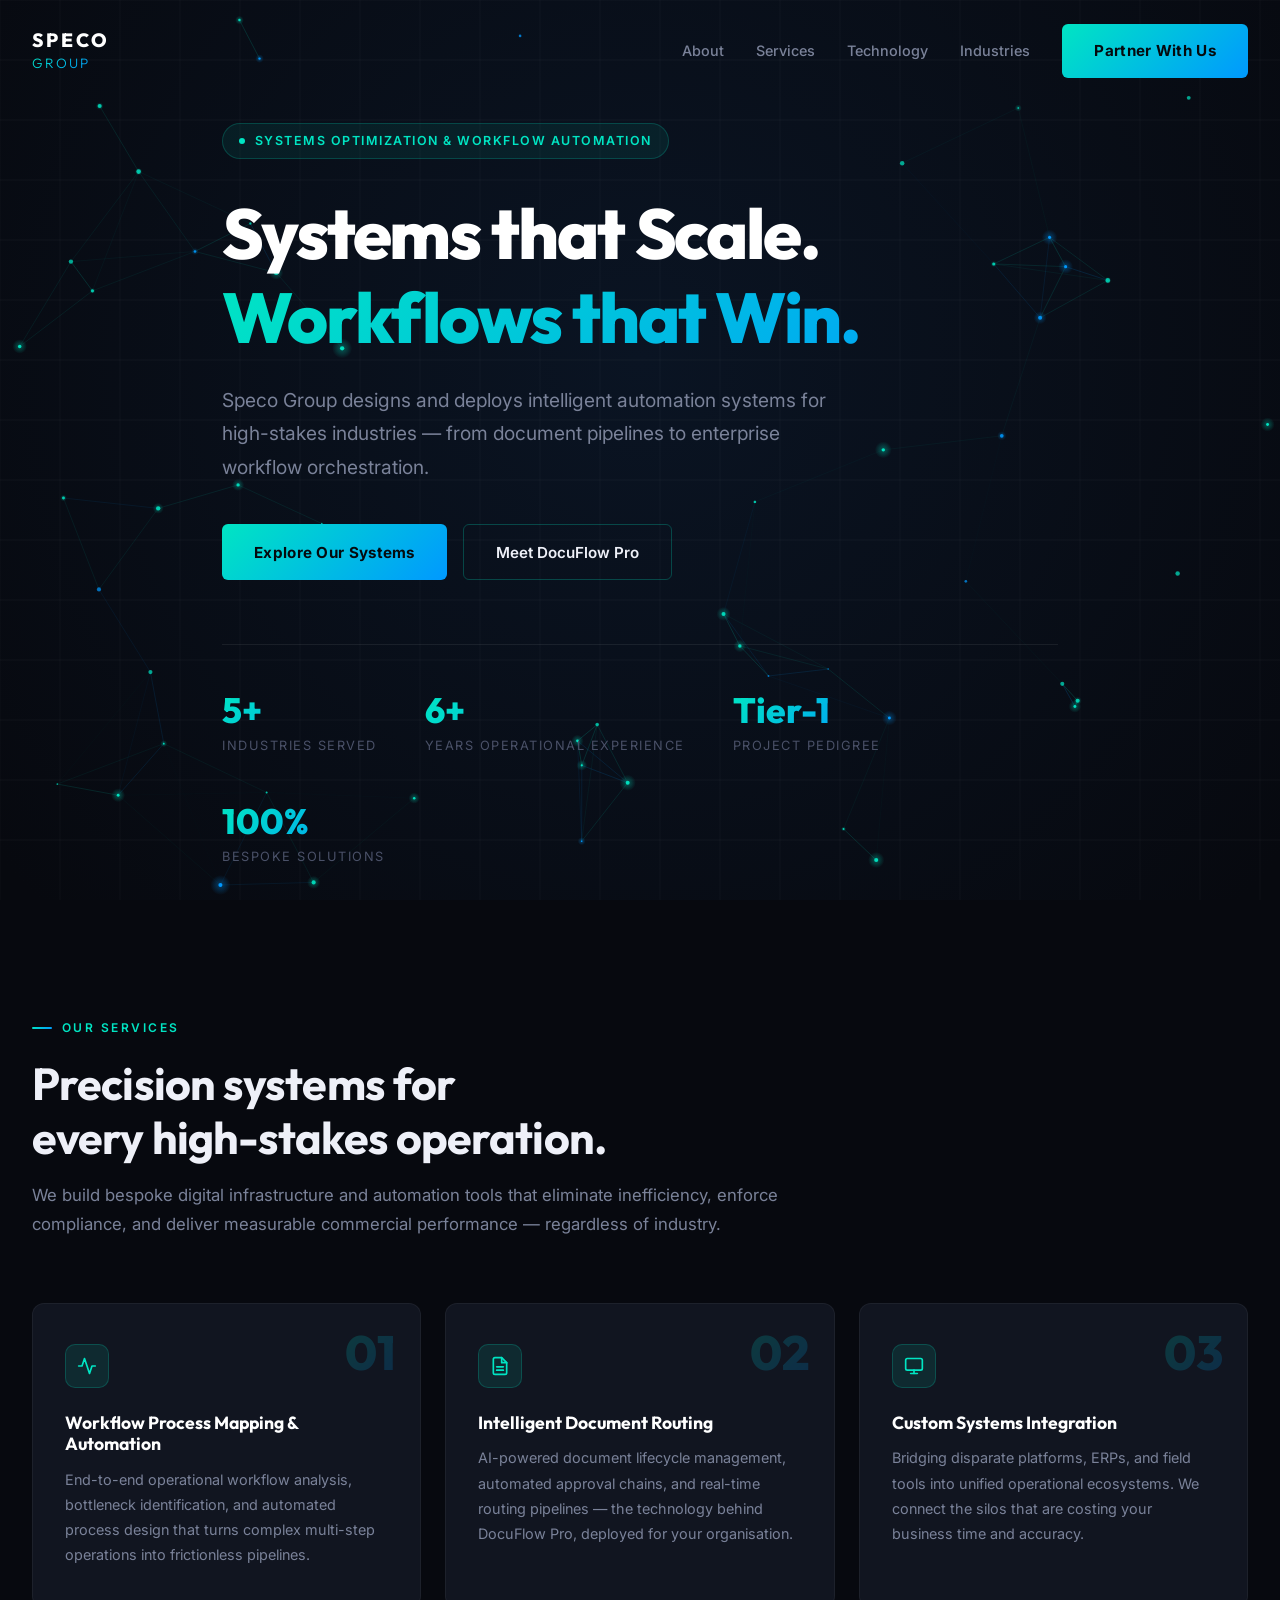
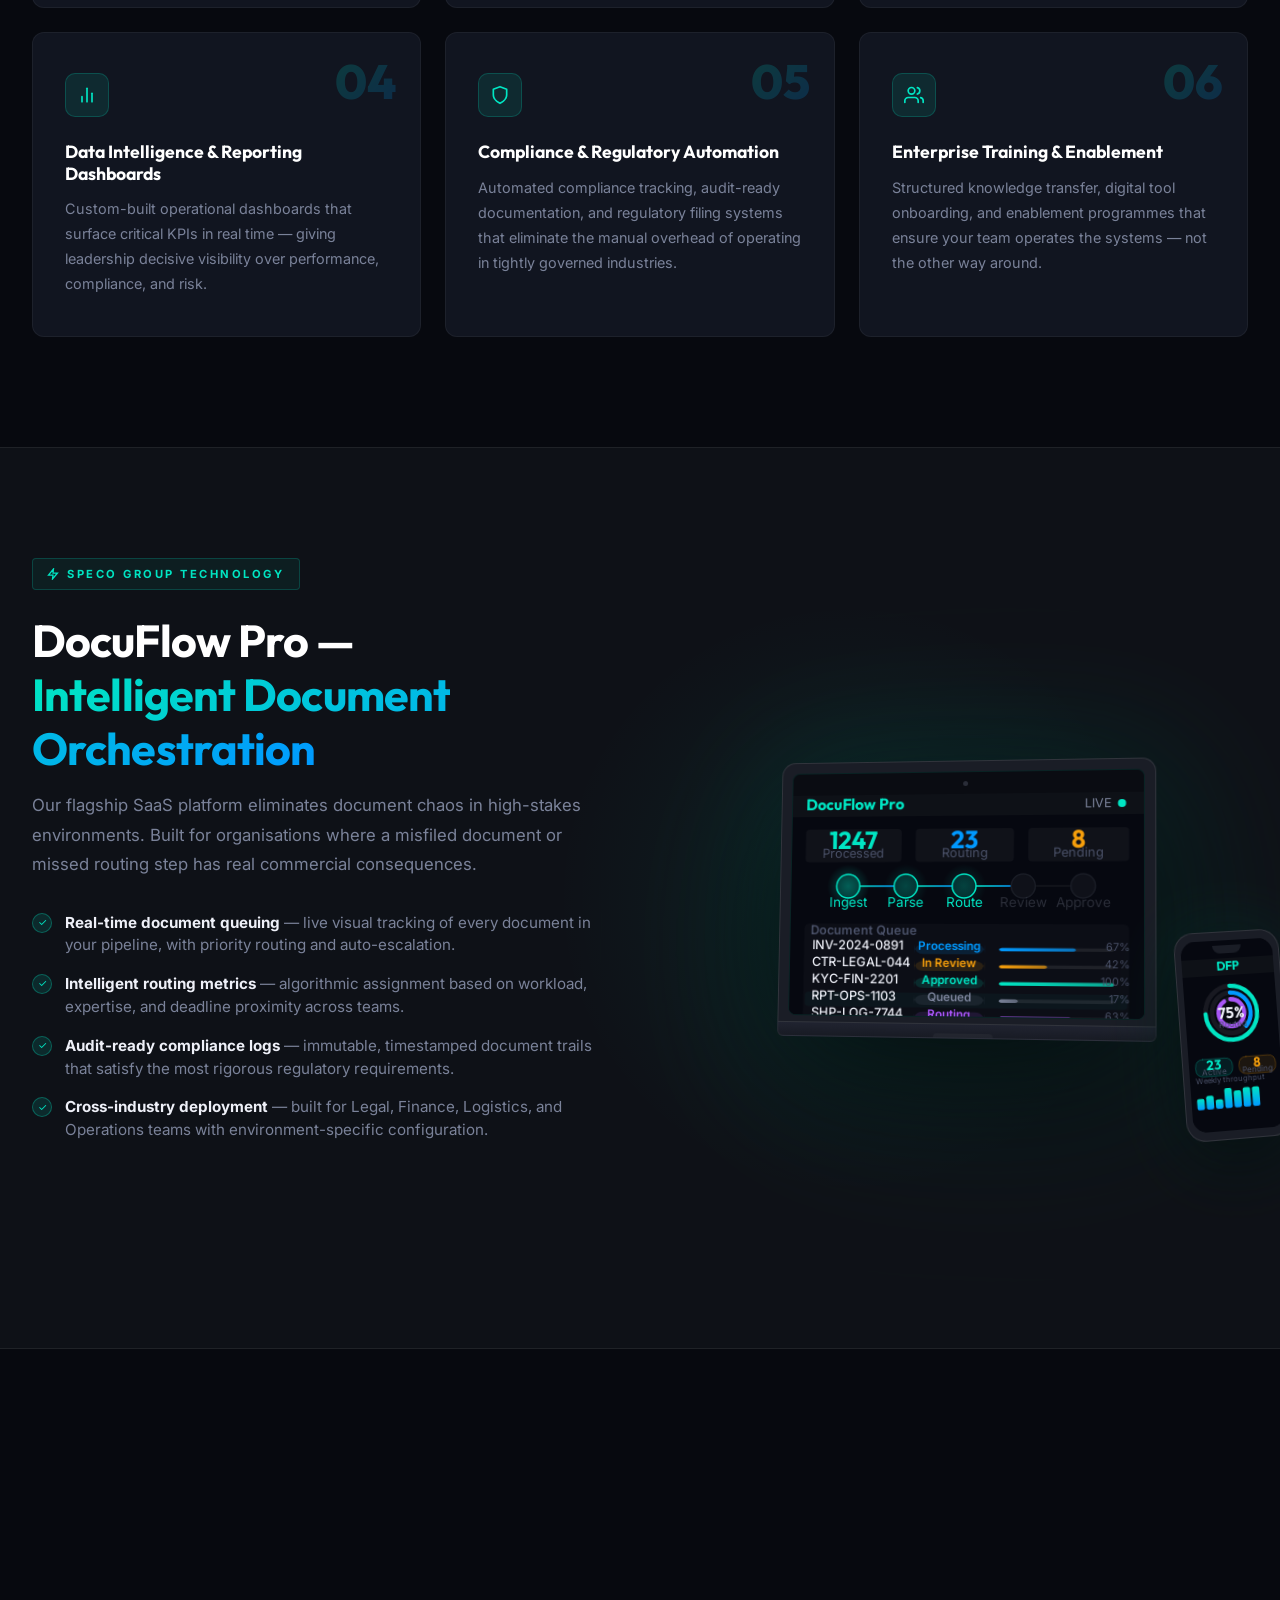
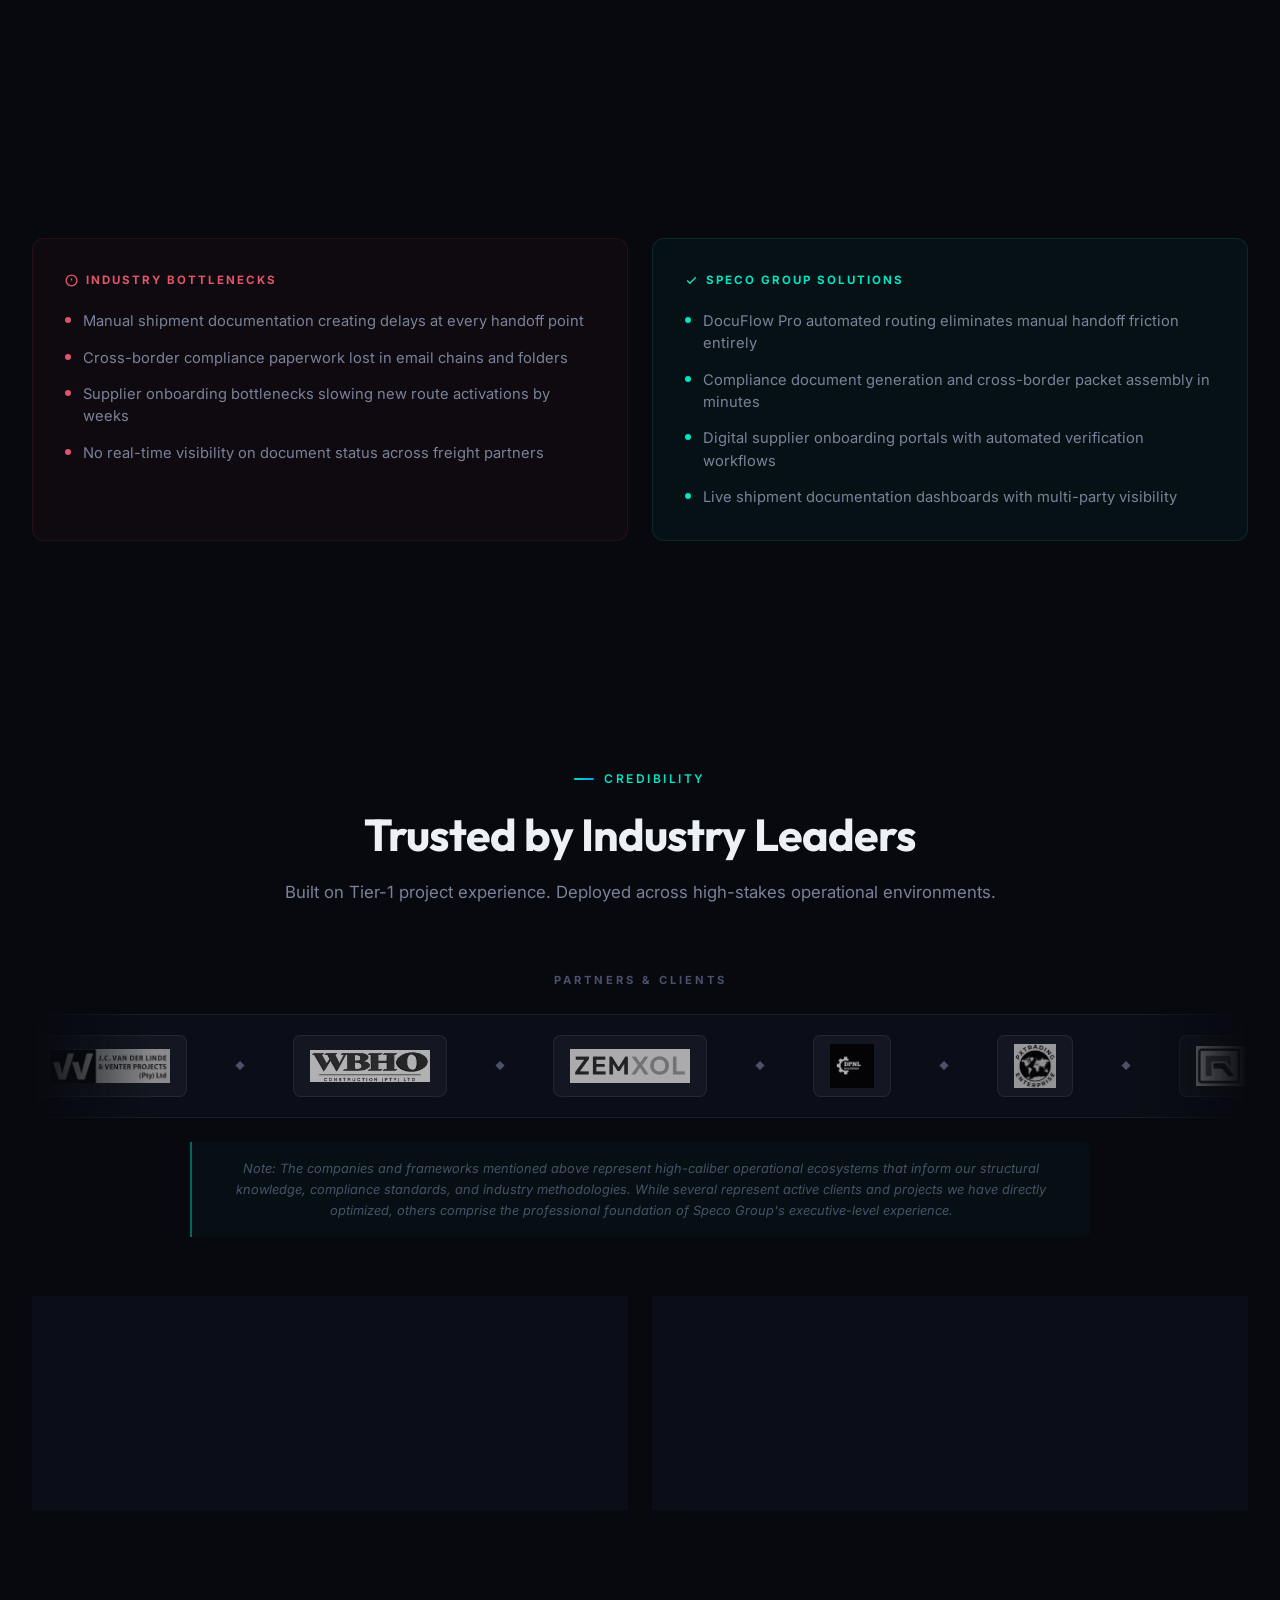
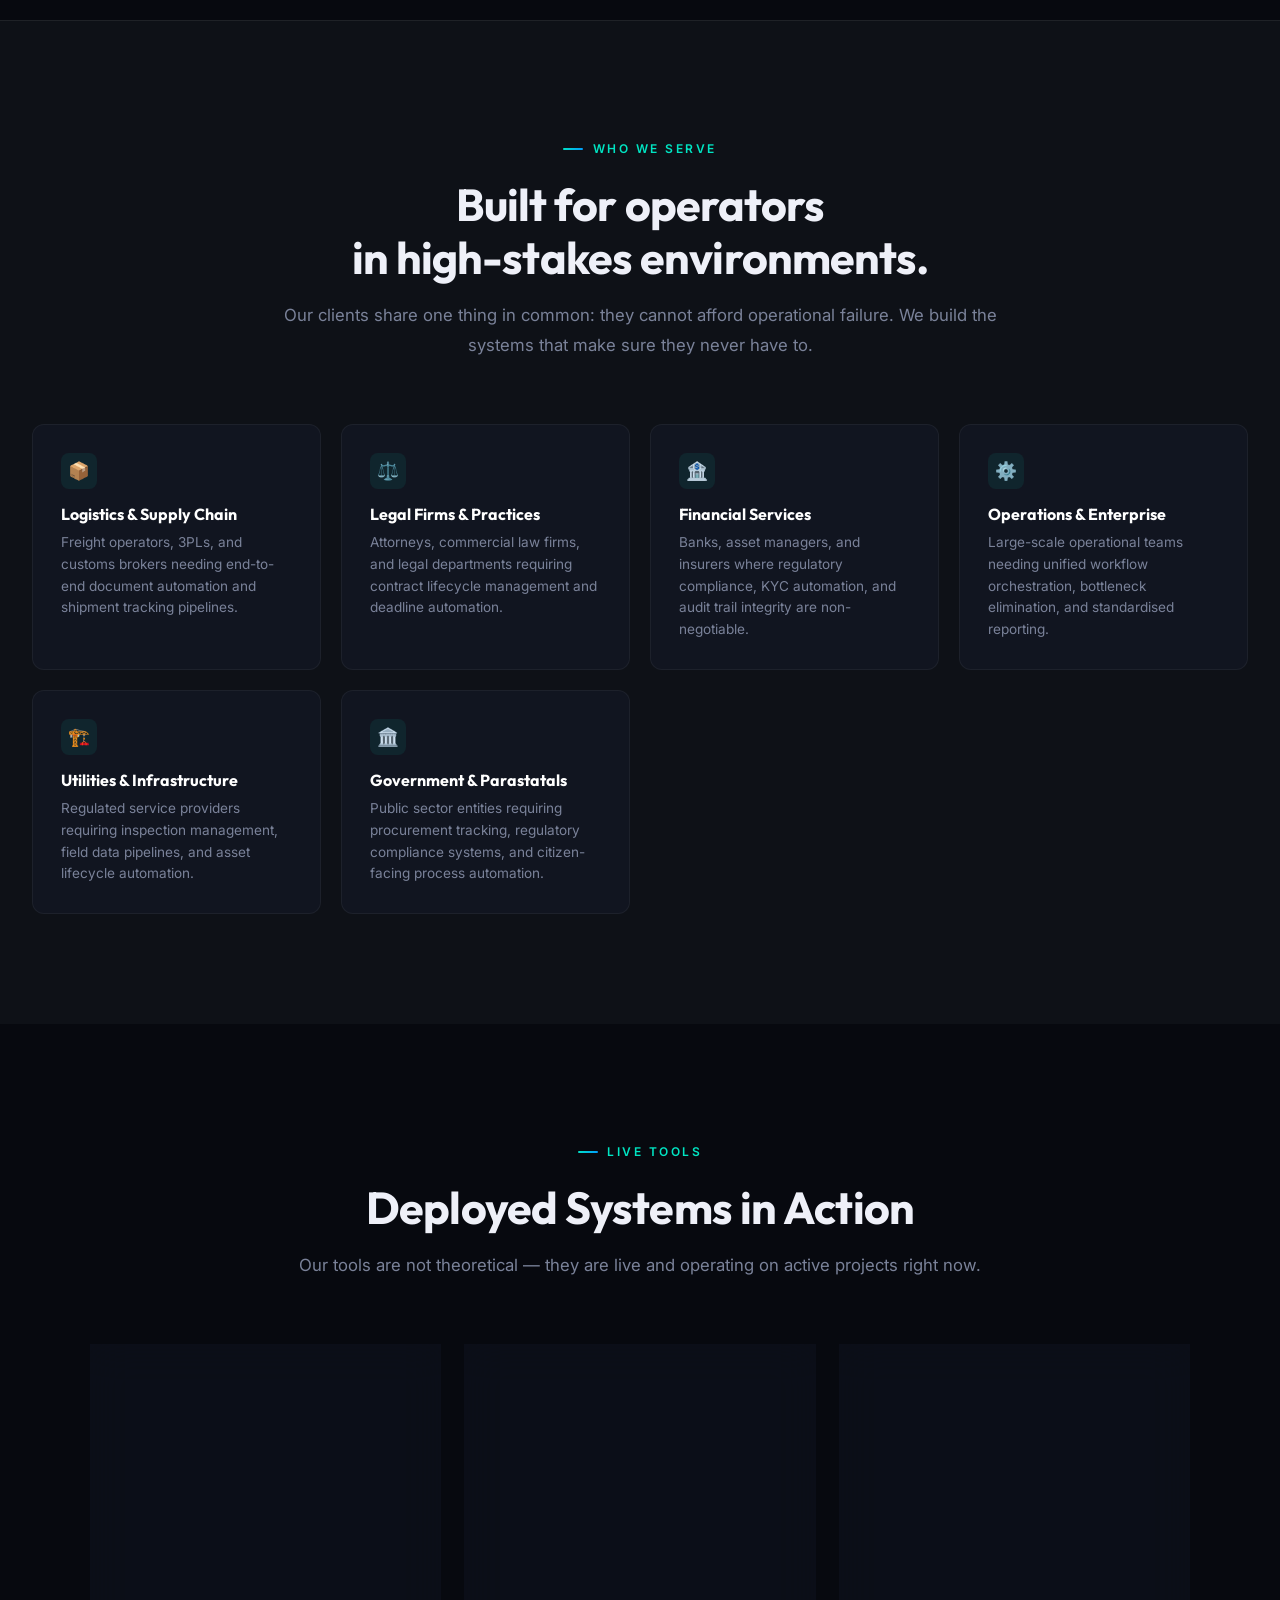
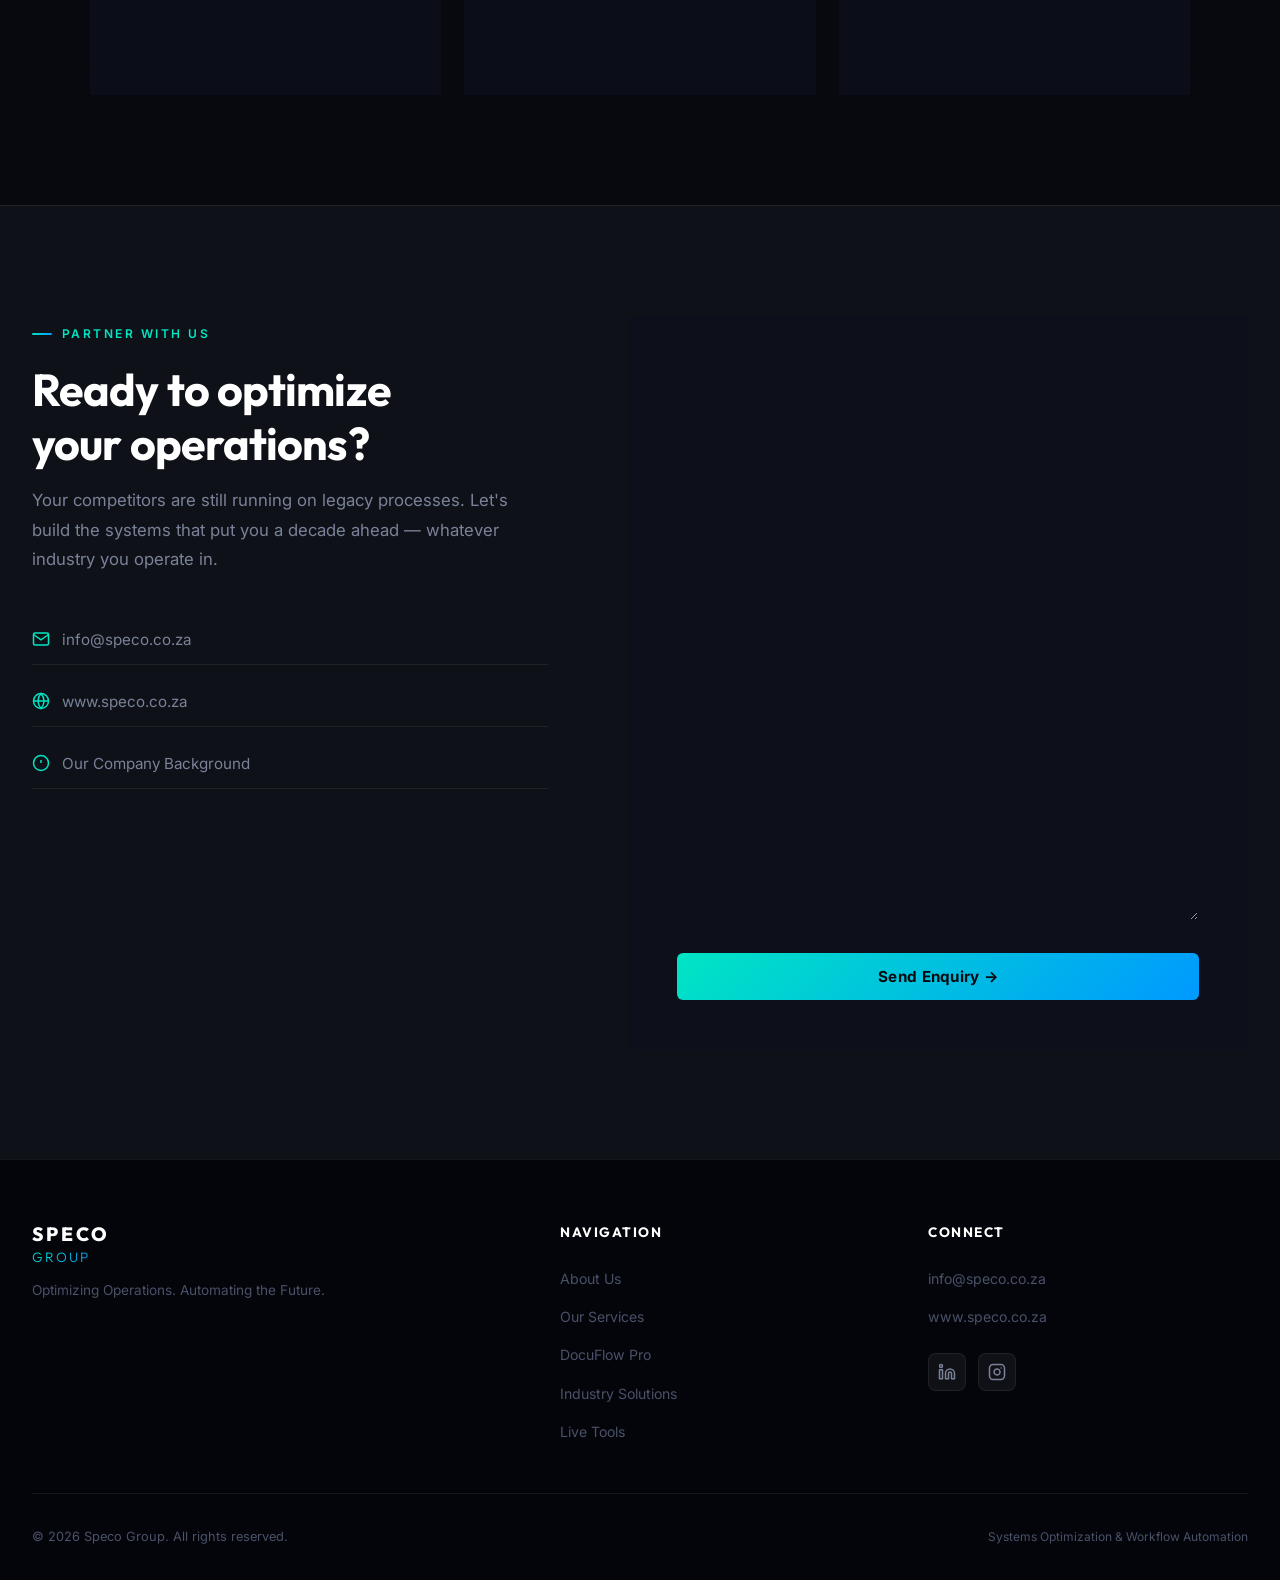
==== commit e22ff673: "feat: Full website repositioning — Systems Optimization & Workflow Automation - Rebrand: Deep slate " ====
--- a/index.html
+++ b/index.html
@@ -1,540 +1,670 @@
 <!DOCTYPE html>
 <html lang="en">
 <head>
-    <meta charset="UTF-8">
-    <meta name="viewport" content="width=device-width, initial-scale=1.0">
-    <title>Speco Group | Engineering Efficiency. Building Legacy.</title>
-    <meta name="description" content="Speco Group is a South African construction optimization and systems integration consultancy, purpose-built for the Built Environment industry.">
-
-    <!-- Favicon -->
-    <link rel="icon" type="image/png" sizes="32x32" href="assets/favicon.png">
-    <link rel="icon" type="image/png" sizes="16x16" href="assets/favicon.png">
-    <link rel="apple-touch-icon" sizes="180x180" href="assets/favicon.png">
-    <link rel="shortcut icon" href="assets/favicon.png">
-    <meta name="msapplication-TileImage" content="assets/favicon.png">
-    <meta name="msapplication-TileColor" content="#000000">
-    <meta name="theme-color" content="#000000">
-    
-    <!-- Google Fonts -->
-    <link rel="preconnect" href="https://fonts.googleapis.com">
-    <link rel="preconnect" href="https://fonts.gstatic.com" crossorigin>
-    <link href="https://fonts.googleapis.com/css2?family=Inter:wght@300;400;500;600;700;800&family=Outfit:wght@300;400;600;800&display=swap" rel="stylesheet">
-    
-    <!-- Custom CSS -->
-    <link rel="stylesheet" href="css/styles.css">
+  <meta charset="UTF-8">
+  <meta name="viewport" content="width=device-width, initial-scale=1.0, viewport-fit=cover">
+  <title>Speco Group | Systems Optimization & Workflow Automation</title>
+  <meta name="description" content="Speco Group designs and deploys intelligent automation systems and workflow optimization solutions for high-stakes industries — Logistics, Legal, Finance, Utilities, and Operations.">
+
+  <!-- Favicons -->
+  <link rel="icon" type="image/png" sizes="32x32" href="assets/favicon.png">
+  <link rel="apple-touch-icon" sizes="180x180" href="assets/favicon.png">
+  <link rel="shortcut icon" href="assets/favicon.png">
+  <meta name="theme-color" content="#07090F">
+
+  <!-- Google Fonts -->
+  <link rel="preconnect" href="https://fonts.googleapis.com">
+  <link rel="preconnect" href="https://fonts.gstatic.com" crossorigin>
+  <link href="https://fonts.googleapis.com/css2?family=Inter:wght@300;400;500;600;700&family=Outfit:wght@300;400;600;700;800&display=swap" rel="stylesheet">
+
+  <!-- CSS -->
+  <link rel="stylesheet" href="css/styles.css">
 </head>
 <body>
-    <!-- Navbar -->
-    <nav class="navbar" id="navbar">
-        <div class="container nav-container">
-            <a href="https://www.speco.co.za" class="logo">
-                <span class="logo-text">SPECO<br><span class="logo-accent">GROUP</span></span>
+
+  <!-- ═══════════════════════════════════════ NAVBAR ═══ -->
+  <nav class="navbar" id="navbar">
+    <div class="container nav-container">
+      <a href="index.html" class="logo" aria-label="Speco Group Home">
+        <span class="logo-text">SPECO<br><span class="logo-accent">GROUP</span></span>
+      </a>
+
+      <div class="nav-links" id="nav-links">
+        <a href="about.html" class="nav-link">About</a>
+        <a href="#services" class="nav-link">Services</a>
+        <a href="#docuflow" class="nav-link">Technology</a>
+        <a href="#sectors" class="nav-link">Industries</a>
+        <a href="#contact" class="btn btn-primary">Partner With Us</a>
+      </div>
+
+      <button class="mobile-menu-btn" id="mobile-menu-btn" aria-label="Toggle menu" aria-expanded="false">
+        <span></span><span></span><span></span>
+      </button>
+    </div>
+  </nav>
+
+  <!-- ═══════════════════════════════════════ HERO ═══ -->
+  <header class="hero" id="home">
+    <canvas id="hero-canvas" aria-hidden="true"></canvas>
+    <div class="container hero-container">
+
+      <div class="hero-eyebrow reveal">
+        <span class="hero-eyebrow-dot"></span>
+        Systems Optimization &amp; Workflow Automation
+      </div>
+
+      <h1 class="reveal delay-1">
+        Systems that Scale.<br>
+        <span class="line-accent text-gradient">Workflows that Win.</span>
+      </h1>
+
+      <p class="hero-subtitle reveal delay-2">
+        Speco Group designs and deploys intelligent automation systems for high-stakes industries — from document pipelines to enterprise workflow orchestration.
+      </p>
+
+      <div class="hero-actions reveal delay-3">
+        <a href="#services" class="btn btn-primary">Explore Our Systems</a>
+        <a href="#docuflow" class="btn btn-outline">Meet DocuFlow Pro</a>
+      </div>
+
+      <div class="hero-stats reveal delay-4">
+        <div class="stat-item">
+          <span class="stat-value" id="stat-industries">5+</span>
+          <span class="stat-label">Industries Served</span>
+        </div>
+        <div class="stat-item">
+          <span class="stat-value">6+</span>
+          <span class="stat-label">Years Operational Experience</span>
+        </div>
+        <div class="stat-item">
+          <span class="stat-value">Tier-1</span>
+          <span class="stat-label">Project Pedigree</span>
+        </div>
+        <div class="stat-item">
+          <span class="stat-value">100%</span>
+          <span class="stat-label">Bespoke Solutions</span>
+        </div>
+      </div>
+
+    </div>
+  </header>
+
+  <!-- ═══════════════════════════════════════ SERVICES ═══ -->
+  <section class="section-padding" id="services">
+    <div class="container">
+      <div class="section-header reveal">
+        <span class="section-tag">Our Services</span>
+        <h2 class="section-title">Precision systems for<br>every high-stakes operation.</h2>
+        <p>We build bespoke digital infrastructure and automation tools that eliminate inefficiency, enforce compliance, and deliver measurable commercial performance — regardless of industry.</p>
+      </div>
+
+      <div class="services-grid">
+
+        <div class="service-card reveal">
+          <div class="service-number">01</div>
+          <div class="service-icon">
+            <svg width="20" height="20" viewBox="0 0 24 24" fill="none" stroke="currentColor" stroke-width="2" stroke-linecap="round" stroke-linejoin="round"><polyline points="22 12 18 12 15 21 9 3 6 12 2 12"/></svg>
+          </div>
+          <h4>Workflow Process Mapping &amp; Automation</h4>
+          <p>End-to-end operational workflow analysis, bottleneck identification, and automated process design that turns complex multi-step operations into frictionless pipelines.</p>
+        </div>
+
+        <div class="service-card reveal delay-1">
+          <div class="service-number">02</div>
+          <div class="service-icon">
+            <svg width="20" height="20" viewBox="0 0 24 24" fill="none" stroke="currentColor" stroke-width="2" stroke-linecap="round" stroke-linejoin="round"><path d="M14 2H6a2 2 0 0 0-2 2v16a2 2 0 0 0 2 2h12a2 2 0 0 0 2-2V8z"/><polyline points="14 2 14 8 20 8"/><line x1="16" y1="13" x2="8" y2="13"/><line x1="16" y1="17" x2="8" y2="17"/></svg>
+          </div>
+          <h4>Intelligent Document Routing</h4>
+          <p>AI-powered document lifecycle management, automated approval chains, and real-time routing pipelines — the technology behind DocuFlow Pro, deployed for your organisation.</p>
+        </div>
+
+        <div class="service-card reveal delay-2">
+          <div class="service-number">03</div>
+          <div class="service-icon">
+            <svg width="20" height="20" viewBox="0 0 24 24" fill="none" stroke="currentColor" stroke-width="2" stroke-linecap="round" stroke-linejoin="round"><rect x="2" y="3" width="20" height="14" rx="2"/><line x1="8" y1="21" x2="16" y2="21"/><line x1="12" y1="17" x2="12" y2="21"/></svg>
+          </div>
+          <h4>Custom Systems Integration</h4>
+          <p>Bridging disparate platforms, ERPs, and field tools into unified operational ecosystems. We connect the silos that are costing your business time and accuracy.</p>
+        </div>
+
+        <div class="service-card reveal">
+          <div class="service-number">04</div>
+          <div class="service-icon">
+            <svg width="20" height="20" viewBox="0 0 24 24" fill="none" stroke="currentColor" stroke-width="2" stroke-linecap="round" stroke-linejoin="round"><line x1="18" y1="20" x2="18" y2="10"/><line x1="12" y1="20" x2="12" y2="4"/><line x1="6" y1="20" x2="6" y2="14"/></svg>
+          </div>
+          <h4>Data Intelligence &amp; Reporting Dashboards</h4>
+          <p>Custom-built operational dashboards that surface critical KPIs in real time — giving leadership decisive visibility over performance, compliance, and risk.</p>
+        </div>
+
+        <div class="service-card reveal delay-1">
+          <div class="service-number">05</div>
+          <div class="service-icon">
+            <svg width="20" height="20" viewBox="0 0 24 24" fill="none" stroke="currentColor" stroke-width="2" stroke-linecap="round" stroke-linejoin="round"><path d="M12 22s8-4 8-10V5l-8-3-8 3v7c0 6 8 10 8 10z"/></svg>
+          </div>
+          <h4>Compliance &amp; Regulatory Automation</h4>
+          <p>Automated compliance tracking, audit-ready documentation, and regulatory filing systems that eliminate the manual overhead of operating in tightly governed industries.</p>
+        </div>
+
+        <div class="service-card reveal delay-2">
+          <div class="service-number">06</div>
+          <div class="service-icon">
+            <svg width="20" height="20" viewBox="0 0 24 24" fill="none" stroke="currentColor" stroke-width="2" stroke-linecap="round" stroke-linejoin="round"><path d="M17 21v-2a4 4 0 0 0-4-4H5a4 4 0 0 0-4 4v2"/><circle cx="9" cy="7" r="4"/><path d="M23 21v-2a4 4 0 0 0-3-3.87"/><path d="M16 3.13a4 4 0 0 1 0 7.75"/></svg>
+          </div>
+          <h4>Enterprise Training &amp; Enablement</h4>
+          <p>Structured knowledge transfer, digital tool onboarding, and enablement programmes that ensure your team operates the systems — not the other way around.</p>
+        </div>
+
+      </div>
+    </div>
+  </section>
+
+  <!-- ═══════════════════════════════════════ DOCUFLOW PRO SHOWCASE ═══ -->
+  <section class="docuflow-section section-padding" id="docuflow">
+    <div class="docuflow-glow" aria-hidden="true"></div>
+    <div class="container">
+      <div class="docuflow-grid">
+
+        <!-- Left: Copy -->
+        <div class="docuflow-copy">
+          <div class="docuflow-badge reveal">
+            <svg width="12" height="12" viewBox="0 0 24 24" fill="none" stroke="currentColor" stroke-width="2.5"><polygon points="13 2 3 14 12 14 11 22 21 10 12 10 13 2"/></svg>
+            Speco Group Technology
+          </div>
+
+          <h2 class="reveal delay-1" style="color: var(--white);">
+            DocuFlow Pro —<br><span class="text-gradient">Intelligent Document Orchestration</span>
+          </h2>
+          <p class="reveal delay-1">
+            Our flagship SaaS platform eliminates document chaos in high-stakes environments. Built for organisations where a misfiled document or missed routing step has real commercial consequences.
+          </p>
+
+          <ul class="docuflow-features reveal delay-2">
+            <li>
+              <span class="feature-check">✓</span>
+              <span><strong style="color: var(--text-main);">Real-time document queuing</strong> — live visual tracking of every document in your pipeline, with priority routing and auto-escalation.</span>
+            </li>
+            <li>
+              <span class="feature-check">✓</span>
+              <span><strong style="color: var(--text-main);">Intelligent routing metrics</strong> — algorithmic assignment based on workload, expertise, and deadline proximity across teams.</span>
+            </li>
+            <li>
+              <span class="feature-check">✓</span>
+              <span><strong style="color: var(--text-main);">Audit-ready compliance logs</strong> — immutable, timestamped document trails that satisfy the most rigorous regulatory requirements.</span>
+            </li>
+            <li>
+              <span class="feature-check">✓</span>
+              <span><strong style="color: var(--text-main);">Cross-industry deployment</strong> — built for Legal, Finance, Logistics, and Operations teams with environment-specific configuration.</span>
+            </li>
+          </ul>
+
+          <div class="docuflow-actions reveal delay-3">
+            <a href="https://www.docuflowpro.co.za" target="_blank" rel="noopener noreferrer" class="btn btn-primary" id="cta-docuflow-primary">
+              <svg width="16" height="16" viewBox="0 0 24 24" fill="none" stroke="currentColor" stroke-width="2.5"><polygon points="13 2 3 14 12 14 11 22 21 10 12 10 13 2"/></svg>
+              View Live Webapp
             </a>
-            
-            <div class="nav-links">
-                <a href="#about" class="nav-link">About</a>
-                <a href="#services" class="nav-link">Services</a>
-                <a href="#audiences" class="nav-link">Who We Serve</a>
-                <a href="#approach" class="nav-link">Approach</a>
-                <a href="#contact" class="btn btn-primary">Partner With Us</a>
+            <a href="https://www.docuflowpro.co.za" target="_blank" rel="noopener noreferrer" class="btn btn-outline" id="cta-docuflow-secondary">
+              Explore DocuFlow Pro →
+            </a>
+          </div>
+        </div>
+
+        <!-- Right: Device Mockups -->
+        <div class="reveal delay-2">
+          <div class="device-stage">
+
+            <!-- Laptop -->
+            <div class="laptop-wrap" aria-label="DocuFlow Pro dashboard on laptop">
+              <div class="laptop-body">
+                <div class="laptop-screen-bezel">
+                  <div class="laptop-cam-bar"><div class="laptop-cam"></div></div>
+                  <div class="laptop-display">
+                    <canvas class="dfp-canvas" id="laptop-canvas" aria-label="Animated DocuFlow Pro dashboard"></canvas>
+                  </div>
+                </div>
+              </div>
+              <div class="laptop-base"></div>
             </div>
-            
-            <button class="mobile-menu-btn" aria-label="Toggle menu">
-                <span></span>
-                <span></span>
-                <span></span>
-            </button>
-        </div>
-    </nav>
-
-    <!-- Hero Section -->
-    <header class="hero" id="home">
-        <!-- Temporary metallic gradient background since images are manual -->
-        <div class="hero-bg"></div>
-        <div class="hero-watermark reveal delay-3">
-            <img src="assets/favicon.png" alt="Speco Group Logo Watermark">
-        </div>
-        <div class="container hero-container">
-            <h1 class="reveal"><span class="text-gradient">Engineering Efficiency.</span><br>Building Legacy.</h1>
-            <p class="hero-subtitle reveal delay-1">Precision systems for the Built Environment. We take the chaos out of construction admin.</p>
-            <div class="hero-actions reveal delay-2">
-                <a href="#services" class="btn btn-primary">Review Our Systems</a>
-                <a href="#about" class="btn btn-outline">Company Profile</a>
+
+            <!-- Phone -->
+            <div class="phone-wrap" aria-label="DocuFlow Pro on smartphone">
+              <div class="phone-body">
+                <div class="phone-screen-bezel">
+                  <div class="phone-notch-bar"><div class="phone-notch"></div></div>
+                  <div class="phone-display">
+                    <canvas class="dfp-canvas" id="phone-canvas" aria-label="Animated DocuFlow Pro mobile view"></canvas>
+                  </div>
+                </div>
+              </div>
             </div>
-        </div>
-    </header>
-
-    <!-- About Section -->
-    <section class="about section-padding" id="about">
-        <div class="container">
-            <div class="about-grid">
-                <div class="about-content reveal">
-                    <span class="section-tag">About Speco Group</span>
-                    <h2 class="section-title">We build the systems behind the structure.</h2>
-                    <p>Speco Group is a South African construction optimization and systems integration consultancy, purpose-built for the Built Environment industry. We are a founder-led firm, established on the principle that great construction businesses are built with intelligent systems and precise processes.</p>
-                    <p>Built by a practising Contracts Manager with 6+ years of on-site experience at leading tier-one firms (WBHO, Raubex, VDLV) and landmark projects including the South African Reserve Bank (SARB) Headquarters. We possess deep regulatory knowledge across JBCC, GCC 2015, CIDB, SACPCMP, OHS Act, and SANS standards.</p>
-                    <p>We do not offer generic software packages. We bridge the gap between hard-hat construction expertise and high-performance technology — solving operational problems construction companies didn’t know could be solved digitally.</p>
-                </div>
-                
-                <div class="about-cards">
-                    <div class="glass-panel info-card reveal delay-1">
-                        <div class="card-icon">01</div>
-                        <h3>Our Mission</h3>
-                        <p>To elevate construction businesses through intelligent systems — turning complexity into clarity, and inefficiency into precision.</p>
-                    </div>
-                    <div class="glass-panel info-card reveal delay-2">
-                        <div class="card-icon">02</div>
-                        <h3>Our Vision</h3>
-                        <p>To become the most trusted construction optimization partner in Africa — a legacy firm that transforms how the Built Environment operates, one system at a time.</p>
-                    </div>
-                </div>
+
+          </div>
+        </div>
+
+      </div>
+    </div>
+  </section>
+
+  <!-- ═══════════════════════════════════════ SECTOR SELECTOR ═══ -->
+  <section class="section-padding sector-section" id="sectors">
+    <div class="container">
+      <div class="section-header centered reveal">
+        <span class="section-tag">Industry Solutions</span>
+        <h2>Your industry. Your inefficiencies.<br><span class="text-gradient">Our tailored fix.</span></h2>
+        <p>Select your sector to see the specific operational bottlenecks we solve — and the precision systems we deploy to solve them.</p>
+      </div>
+
+      <div class="sector-tabs reveal delay-1" role="tablist" aria-label="Industry selector">
+        <button class="sector-tab active" data-sector="logistics" role="tab" aria-selected="true" id="tab-logistics">Logistics</button>
+        <button class="sector-tab" data-sector="legal"     role="tab" aria-selected="false" id="tab-legal">Legal</button>
+        <button class="sector-tab" data-sector="finance"   role="tab" aria-selected="false" id="tab-finance">Finance</button>
+        <button class="sector-tab" data-sector="ops"       role="tab" aria-selected="false" id="tab-ops">Operations</button>
+        <button class="sector-tab" data-sector="utilities" role="tab" aria-selected="false" id="tab-utilities">Utilities</button>
+      </div>
+
+      <!-- LOGISTICS -->
+      <div class="sector-content active" id="sector-logistics" role="tabpanel" aria-labelledby="tab-logistics">
+        <div class="sector-panel pain">
+          <div class="sector-panel-label">
+            <svg width="13" height="13" viewBox="0 0 24 24" fill="none" stroke="currentColor" stroke-width="2.5"><circle cx="12" cy="12" r="10"/><line x1="12" y1="8" x2="12" y2="12"/><line x1="12" y1="16" x2="12.01" y2="16"/></svg>
+            Industry Bottlenecks
+          </div>
+          <ul>
+            <li>Manual shipment documentation creating delays at every handoff point</li>
+            <li>Cross-border compliance paperwork lost in email chains and folders</li>
+            <li>Supplier onboarding bottlenecks slowing new route activations by weeks</li>
+            <li>No real-time visibility on document status across freight partners</li>
+          </ul>
+        </div>
+        <div class="sector-panel solution">
+          <div class="sector-panel-label">
+            <svg width="13" height="13" viewBox="0 0 24 24" fill="none" stroke="currentColor" stroke-width="2.5"><polyline points="20 6 9 17 4 12"/></svg>
+            Speco Group Solutions
+          </div>
+          <ul>
+            <li>DocuFlow Pro automated routing eliminates manual handoff friction entirely</li>
+            <li>Compliance document generation and cross-border packet assembly in minutes</li>
+            <li>Digital supplier onboarding portals with automated verification workflows</li>
+            <li>Live shipment documentation dashboards with multi-party visibility</li>
+          </ul>
+        </div>
+      </div>
+
+      <!-- LEGAL -->
+      <div class="sector-content" id="sector-legal" role="tabpanel" aria-labelledby="tab-legal">
+        <div class="sector-panel pain">
+          <div class="sector-panel-label">
+            <svg width="13" height="13" viewBox="0 0 24 24" fill="none" stroke="currentColor" stroke-width="2.5"><circle cx="12" cy="12" r="10"/><line x1="12" y1="8" x2="12" y2="12"/><line x1="12" y1="16" x2="12.01" y2="16"/></svg>
+            Industry Bottlenecks
+          </div>
+          <ul>
+            <li>Document version control chaos across matters with multiple contributors</li>
+            <li>Critical deadlines missed due to manual diarising and calendar silos</li>
+            <li>Contract review backlogs creating billing and relationship risk</li>
+            <li>Client reporting built manually from disparate systems every month</li>
+          </ul>
+        </div>
+        <div class="sector-panel solution">
+          <div class="sector-panel-label">
+            <svg width="13" height="13" viewBox="0 0 24 24" fill="none" stroke="currentColor" stroke-width="2.5"><polyline points="20 6 9 17 4 12"/></svg>
+            Speco Group Solutions
+          </div>
+          <ul>
+            <li>Automated contract lifecycle management with version-controlled document trees</li>
+            <li>Deadline tracking and escalation system with cascading notification logic</li>
+            <li>AI-assisted clause routing that accelerates contract review by up to 60%</li>
+            <li>Automated client portal reporting generated directly from matter data</li>
+          </ul>
+        </div>
+      </div>
+
+      <!-- FINANCE -->
+      <div class="sector-content" id="sector-finance" role="tabpanel" aria-labelledby="tab-finance">
+        <div class="sector-panel pain">
+          <div class="sector-panel-label">
+            <svg width="13" height="13" viewBox="0 0 24 24" fill="none" stroke="currentColor" stroke-width="2.5"><circle cx="12" cy="12" r="10"/><line x1="12" y1="8" x2="12" y2="12"/><line x1="12" y1="16" x2="12.01" y2="16"/></svg>
+            Industry Bottlenecks
+          </div>
+          <ul>
+            <li>Regulatory filing delays due to manual preparation and sign-off processes</li>
+            <li>Audit trail gaps creating exposure during regulatory reviews</li>
+            <li>Manual reconciliation consuming analyst capacity that should drive value</li>
+            <li>Client onboarding friction from fragmented KYC documentation workflows</li>
+          </ul>
+        </div>
+        <div class="sector-panel solution">
+          <div class="sector-panel-label">
+            <svg width="13" height="13" viewBox="0 0 24 24" fill="none" stroke="currentColor" stroke-width="2.5"><polyline points="20 6 9 17 4 12"/></svg>
+            Speco Group Solutions
+          </div>
+          <ul>
+            <li>Automated compliance filing pipelines with multi-approver sign-off chains</li>
+            <li>Immutable, timestamped audit logs that satisfy FSCA and SARB requirements</li>
+            <li>Automated reconciliation pipelines freeing analysts for high-value work</li>
+            <li>Digital KYC and FICA workflow automation reducing onboarding time by 70%</li>
+          </ul>
+        </div>
+      </div>
+
+      <!-- OPERATIONS -->
+      <div class="sector-content" id="sector-ops" role="tabpanel" aria-labelledby="tab-ops">
+        <div class="sector-panel pain">
+          <div class="sector-panel-label">
+            <svg width="13" height="13" viewBox="0 0 24 24" fill="none" stroke="currentColor" stroke-width="2.5"><circle cx="12" cy="12" r="10"/><line x1="12" y1="8" x2="12" y2="12"/><line x1="12" y1="16" x2="12.01" y2="16"/></svg>
+            Industry Bottlenecks
+          </div>
+          <ul>
+            <li>Siloed team communication generating duplicated effort and misalignment</li>
+            <li>Process bottlenecks invisible until they cause missed SLAs and client escalations</li>
+            <li>Reporting inconsistency across departments making leadership decisions data-poor</li>
+            <li>Manual task allocation based on availability rather than capacity or expertise</li>
+          </ul>
+        </div>
+        <div class="sector-panel solution">
+          <div class="sector-panel-label">
+            <svg width="13" height="13" viewBox="0 0 24 24" fill="none" stroke="currentColor" stroke-width="2.5"><polyline points="20 6 9 17 4 12"/></svg>
+            Speco Group Solutions
+          </div>
+          <ul>
+            <li>Unified workflow orchestration hubs connecting all operational teams in one system</li>
+            <li>Real-time bottleneck detection dashboards with pre-SLA breach alerting</li>
+            <li>Standardised cross-departmental reporting templates auto-populated from live data</li>
+            <li>Intelligent task routing engine that assigns work based on capacity and skill-match</li>
+          </ul>
+        </div>
+      </div>
+
+      <!-- UTILITIES -->
+      <div class="sector-content" id="sector-utilities" role="tabpanel" aria-labelledby="tab-utilities">
+        <div class="sector-panel pain">
+          <div class="sector-panel-label">
+            <svg width="13" height="13" viewBox="0 0 24 24" fill="none" stroke="currentColor" stroke-width="2.5"><circle cx="12" cy="12" r="10"/><line x1="12" y1="8" x2="12" y2="12"/><line x1="12" y1="16" x2="12.01" y2="16"/></svg>
+            Industry Bottlenecks
+          </div>
+          <ul>
+            <li>Regulatory inspection backlogs caused by manual scheduling and paper-based records</li>
+            <li>Field-to-office reporting lag creating hours-old data for control room decisions</li>
+            <li>Asset management gaps where maintenance records live in disconnected spreadsheets</li>
+            <li>Incident documentation inconsistency creating regulatory and liability exposure</li>
+          </ul>
+        </div>
+        <div class="sector-panel solution">
+          <div class="sector-panel-label">
+            <svg width="13" height="13" viewBox="0 0 24 24" fill="none" stroke="currentColor" stroke-width="2.5"><polyline points="20 6 9 17 4 12"/></svg>
+            Speco Group Solutions
+          </div>
+          <ul>
+            <li>Digital inspection workflow management with automated regulatory scheduling</li>
+            <li>Mobile-to-cloud field data pipelines delivering real-time operational telemetry</li>
+            <li>Unified asset lifecycle tracking linked to maintenance calendars and compliance records</li>
+            <li>Standardised incident reporting system with automatic escalation and regulatory notification</li>
+          </ul>
+        </div>
+      </div>
+
+    </div>
+  </section>
+
+  <!-- ═══════════════════════════════════════ PARTNERS / CREDIBILITY ═══ -->
+  <section class="section-padding" id="partners">
+    <div class="container">
+      <div class="section-header centered reveal">
+        <span class="section-tag">Credibility</span>
+        <h2>Trusted by Industry Leaders</h2>
+        <p>Built on Tier-1 project experience. Deployed across high-stakes operational environments.</p>
+      </div>
+
+      <div class="logo-ribbon-wrapper reveal">
+        <div class="logo-ribbon-label">Partners &amp; Clients</div>
+        <div class="logo-ribbon" role="marquee" aria-label="Partners and clients logo carousel">
+          <div class="logo-ribbon-track">
+            <!-- Set 1 -->
+            <div class="ribbon-logo-item"><img src="jclogo.png" alt="J.C. Van Der Linde & Venter Projects" class="ribbon-logo-img"></div>
+            <div class="ribbon-separator">◆</div>
+            <div class="ribbon-logo-item"><img src="wbhologo.png" alt="WBHO Construction" class="ribbon-logo-img"></div>
+            <div class="ribbon-separator">◆</div>
+            <div class="ribbon-logo-item"><img src="zlogo.png" alt="Zemxol Construction" class="ribbon-logo-img"></div>
+            <div class="ribbon-separator">◆</div>
+            <div class="ribbon-logo-item"><img src="dpnlogo.png" alt="DPNL Holdings" class="ribbon-logo-img"></div>
+            <div class="ribbon-separator">◆</div>
+            <div class="ribbon-logo-item"><img src="pxtlogo.png" alt="PX Trading Enterprise" class="ribbon-logo-img"></div>
+            <div class="ribbon-separator">◆</div>
+            <div class="ribbon-logo-item"><img src="rbxlogo.png" alt="Raubex Building" class="ribbon-logo-img"></div>
+            <div class="ribbon-separator">◆</div>
+            <div class="ribbon-logo-item"><img src="NEMOLOGO.png" alt="Nemo Consulting Services" class="ribbon-logo-img"></div>
+            <div class="ribbon-separator">◆</div>
+            <div class="ribbon-logo-item"><img src="NPC.png" alt="NPC Cement" class="ribbon-logo-img"></div>
+            <div class="ribbon-separator">◆</div>
+            <!-- Set 2 (duplicate for loop) -->
+            <div class="ribbon-logo-item"><img src="jclogo.png" alt="J.C. Van Der Linde & Venter Projects" class="ribbon-logo-img"></div>
+            <div class="ribbon-separator">◆</div>
+            <div class="ribbon-logo-item"><img src="wbhologo.png" alt="WBHO Construction" class="ribbon-logo-img"></div>
+            <div class="ribbon-separator">◆</div>
+            <div class="ribbon-logo-item"><img src="zlogo.png" alt="Zemxol Construction" class="ribbon-logo-img"></div>
+            <div class="ribbon-separator">◆</div>
+            <div class="ribbon-logo-item"><img src="dpnlogo.png" alt="DPNL Holdings" class="ribbon-logo-img"></div>
+            <div class="ribbon-separator">◆</div>
+            <div class="ribbon-logo-item"><img src="pxtlogo.png" alt="PX Trading Enterprise" class="ribbon-logo-img"></div>
+            <div class="ribbon-separator">◆</div>
+            <div class="ribbon-logo-item"><img src="rbxlogo.png" alt="Raubex Building" class="ribbon-logo-img"></div>
+            <div class="ribbon-separator">◆</div>
+            <div class="ribbon-logo-item"><img src="NEMOLOGO.png" alt="Nemo Consulting Services" class="ribbon-logo-img"></div>
+            <div class="ribbon-separator">◆</div>
+            <div class="ribbon-logo-item"><img src="NPC.png" alt="NPC Cement" class="ribbon-logo-img"></div>
+            <div class="ribbon-separator">◆</div>
+          </div>
+        </div>
+
+        <p class="disclaimer-note">
+          Note: The companies and frameworks mentioned above represent high-caliber operational ecosystems that inform our structural knowledge, compliance standards, and industry methodologies. While several represent active clients and projects we have directly optimized, others comprise the professional foundation of Speco Group's executive-level experience.
+        </p>
+      </div>
+
+      <div class="testimonials-grid" style="margin-top: 4rem;">
+        <div class="testimonial-card glass-panel reveal">
+          <p class="quote">"Speco Group's systems bridged the gap between our field operations and commercial oversight. The automation tools are precise, and the gains in efficiency were immediate and measurable."</p>
+          <div class="author">— Commercial Director, Tier-1 Contractor</div>
+        </div>
+        <div class="testimonial-card glass-panel reveal delay-1">
+          <p class="quote">"The workflow orchestration platform deployed by Speco has drastically reduced our administrative burden and given our leadership team a level of operational visibility we've never had before."</p>
+          <div class="author">— Managing Director, Civil Engineering Firm</div>
+        </div>
+      </div>
+    </div>
+  </section>
+
+  <!-- ═══════════════════════════════════════ WHO WE SERVE ═══ -->
+  <section class="section-padding audiences-section" id="audiences">
+    <div class="container">
+      <div class="section-header centered reveal">
+        <span class="section-tag">Who We Serve</span>
+        <h2>Built for operators<br>in high-stakes environments.</h2>
+        <p>Our clients share one thing in common: they cannot afford operational failure. We build the systems that make sure they never have to.</p>
+      </div>
+
+      <div class="audience-cards">
+        <div class="audience-card reveal">
+          <div class="audience-icon">📦</div>
+          <h5>Logistics &amp; Supply Chain</h5>
+          <p>Freight operators, 3PLs, and customs brokers needing end-to-end document automation and shipment tracking pipelines.</p>
+        </div>
+        <div class="audience-card reveal delay-1">
+          <div class="audience-icon">⚖️</div>
+          <h5>Legal Firms &amp; Practices</h5>
+          <p>Attorneys, commercial law firms, and legal departments requiring contract lifecycle management and deadline automation.</p>
+        </div>
+        <div class="audience-card reveal delay-2">
+          <div class="audience-icon">🏦</div>
+          <h5>Financial Services</h5>
+          <p>Banks, asset managers, and insurers where regulatory compliance, KYC automation, and audit trail integrity are non-negotiable.</p>
+        </div>
+        <div class="audience-card reveal">
+          <div class="audience-icon">⚙️</div>
+          <h5>Operations &amp; Enterprise</h5>
+          <p>Large-scale operational teams needing unified workflow orchestration, bottleneck elimination, and standardised reporting.</p>
+        </div>
+        <div class="audience-card reveal delay-1">
+          <div class="audience-icon">🏗️</div>
+          <h5>Utilities &amp; Infrastructure</h5>
+          <p>Regulated service providers requiring inspection management, field data pipelines, and asset lifecycle automation.</p>
+        </div>
+        <div class="audience-card reveal delay-2">
+          <div class="audience-icon">🏛️</div>
+          <h5>Government &amp; Parastatals</h5>
+          <p>Public sector entities requiring procurement tracking, regulatory compliance systems, and citizen-facing process automation.</p>
+        </div>
+      </div>
+
+    </div>
+  </section>
+
+  <!-- ═══════════════════════════════════════ LIVE TOOLS ═══ -->
+  <section class="section-padding" id="portfolio">
+    <div class="container">
+      <div class="section-header centered reveal">
+        <span class="section-tag">Live Tools</span>
+        <h2>Deployed Systems in Action</h2>
+        <p>Our tools are not theoretical — they are live and operating on active projects right now.</p>
+      </div>
+
+      <div class="portfolio-grid">
+        <div class="portfolio-card glass-panel reveal">
+          <h3>AI Contract Assistant</h3>
+          <p class="subtitle">VDLV JBCC Protocol</p>
+          <p>A deployed intelligent chatbot assisting legal and construction professionals with contract clause interpretation and compliance guidance.</p>
+          <a href="https://vdlv.vercel.app" target="_blank" rel="noopener noreferrer" class="btn btn-primary">View Live Tool</a>
+        </div>
+
+        <div class="portfolio-card glass-panel reveal delay-1">
+          <h3>DrawScan RFI Engine</h3>
+          <p class="subtitle">Drawing Scrutinizer</p>
+          <p>AI-powered computer vision that analyses project drawings to automatically surface pre-construction RFIs and technical queries.</p>
+          <a href="drawing-scrutinizer.html" target="_blank" class="btn btn-primary">View Live Tool</a>
+        </div>
+
+        <div class="portfolio-card glass-panel reveal delay-2">
+          <h3>Site Activity Tracker</h3>
+          <p class="subtitle">Operations Dashboard</p>
+          <p>An integrated field dashboard logging activity, progress, and delay events — auto-generating actionable site reports in real time.</p>
+          <a href="https://vdlv.vercel.app/tracker.html" target="_blank" rel="noopener noreferrer" class="btn btn-primary">View Live Tool</a>
+        </div>
+      </div>
+    </div>
+  </section>
+
+  <!-- ═══════════════════════════════════════ CONTACT ═══ -->
+  <section class="section-padding" id="contact" style="background: var(--bg-panel); border-top: 1px solid var(--glass-border);">
+    <div class="container">
+      <div class="contact-grid">
+
+        <div class="contact-info reveal">
+          <span class="section-tag">Partner With Us</span>
+          <h2 style="color: var(--white);">Ready to optimize<br>your operations?</h2>
+          <p>Your competitors are still running on legacy processes. Let's build the systems that put you a decade ahead — whatever industry you operate in.</p>
+
+          <div class="contact-actions">
+            <a href="mailto:info@speco.co.za" class="contact-link">
+              <svg width="18" height="18" viewBox="0 0 24 24" fill="none" stroke="currentColor" stroke-width="2"><path d="M4 4h16c1.1 0 2 .9 2 2v12c0 1.1-.9 2-2 2H4c-1.1 0-2-.9-2-2V6c0-1.1.9-2 2-2z"/><polyline points="22,6 12,13 2,6"/></svg>
+              info@speco.co.za
+            </a>
+            <a href="https://www.speco.co.za" target="_blank" rel="noopener noreferrer" class="contact-link">
+              <svg width="18" height="18" viewBox="0 0 24 24" fill="none" stroke="currentColor" stroke-width="2"><circle cx="12" cy="12" r="10"/><line x1="2" y1="12" x2="22" y2="12"/><path d="M12 2a15.3 15.3 0 0 1 4 10 15.3 15.3 0 0 1-4 10 15.3 15.3 0 0 1-4-10 15.3 15.3 0 0 1 4-10z"/></svg>
+              www.speco.co.za
+            </a>
+            <a href="about.html" class="contact-link">
+              <svg width="18" height="18" viewBox="0 0 24 24" fill="none" stroke="currentColor" stroke-width="2"><circle cx="12" cy="12" r="10"/><line x1="12" y1="8" x2="12" y2="12"/><line x1="12" y1="16" x2="12.01" y2="16"/></svg>
+              Our Company Background
+            </a>
+          </div>
+        </div>
+
+        <div class="contact-form-container glass-panel reveal delay-1">
+          <form class="contact-form" action="https://formsubmit.co/info@speco.co.za" method="POST">
+            <div class="form-group">
+              <label for="name">Full Name</label>
+              <input type="text" id="name" name="name" placeholder="Name Surname" required autocomplete="name">
             </div>
-        </div>
-    </section>
-
-    <!-- Values Section -->
-    <section class="values section-padding" id="approach">
-        <div class="container">
-            <div class="section-header reveal" style="text-align: center; margin-left: auto; margin-right: auto;">
-                <span class="section-tag">Our Values</span>
-                <h2 class="section-title">The Foundation of Our Solutions</h2>
-                <p>Grounded in principles designed to ensure longevity, accuracy, and absolute compliance.</p>
+            <div class="form-group">
+              <label for="company">Company</label>
+              <input type="text" id="company" name="company" placeholder="Company (Pty) Ltd" required>
             </div>
-            
-            <div class="values-grid">
-                <div class="value-item glass-panel reveal">
-                    <h4>Precision</h4>
-                    <p>Every system we build is crafted with technical accuracy and contractual integrity.</p>
-                </div>
-                <div class="value-item glass-panel reveal delay-1">
-                    <h4>Legacy</h4>
-                    <p>We build solutions designed to outlast projects and deliver lasting business value.</p>
-                </div>
-                <div class="value-item glass-panel reveal delay-2">
-                    <h4>Partnership</h4>
-                    <p>We embed ourselves in our clients' operations as trusted advisors, not once-off vendors.</p>
-                </div>
-                <div class="value-item glass-panel reveal delay-3">
-                    <h4>Innovation</h4>
-                    <p>We leverage digital tools, automation, and AI to give construction firms a competitive edge.</p>
-                </div>
-                <div class="value-item glass-panel reveal delay-1">
-                    <h4>Compliance</h4>
-                    <p>Every solution is designed within the frameworks of SA construction law and industry standards.</p>
-                </div>
+            <div class="form-group">
+              <label for="industry">Industry</label>
+              <select id="industry" name="industry">
+                <option value="" disabled selected>Select your industry</option>
+                <option>Logistics &amp; Supply Chain</option>
+                <option>Legal</option>
+                <option>Financial Services</option>
+                <option>Operations &amp; Enterprise</option>
+                <option>Utilities &amp; Infrastructure</option>
+                <option>Government &amp; Parastatals</option>
+                <option>Other</option>
+              </select>
             </div>
-        </div>
-    </section>
-
-    <!-- Services Section -->
-    <section class="services section-padding" id="services">
-        <div class="container">
-            <div class="section-header reveal">
-                <span class="section-tag">Our Services</span>
-                <h2 class="section-title">Bespoke construction digital tooling & processes.</h2>
-                <p>Solving operational problems construction companies didn’t know could be solved digitally.</p>
+            <div class="form-group">
+              <label for="email">Email Address</label>
+              <input type="email" id="email" name="email" placeholder="name@company.co.za" required autocomplete="email">
             </div>
-            
-            <div class="services-grid">
-                <div class="service-card reveal">
-                    <div class="service-number">01</div>
-                    <h4>Construction Digital Tooling</h4>
-                    <p>Custom-built operational tools including site cost tracking workbooks, daily activity trackers, VO trackers, cost code glossaries, BoQ estimating workbooks, and SANS-compliant construction programmes.</p>
-                </div>
-                <div class="service-card reveal delay-1">
-                    <div class="service-number">02</div>
-                    <h4>Contract Administration & Compliance</h4>
-                    <p>AI-powered JBCC contract assistant chatbots, contract clause lookup tools, and compliance documentation aligned to JBCC, GCC 2015, CIDB, SACPCMP, and the OHS Act.</p>
-                </div>
-                <div class="service-card reveal delay-2">
-                    <div class="service-number">03</div>
-                    <h4>Tender & Estimating Support</h4>
-                    <p>Tender pricing documentation, construction methodology write-ups, programme compilation for tender submissions, and comprehensive capability assessment documentation.</p>
-                </div>
-                <div class="service-card reveal">
-                    <div class="service-number">04</div>
-                    <h4>Systems Integration & Process Optimisation</h4>
-                    <p>Mapping and streamlining site workflows, digitising paper-based site processes, and linking cost control, programme, and progress reporting into unified systems.</p>
-                </div>
-                <div class="service-card reveal delay-1">
-                    <div class="service-number">05</div>
-                    <h4>Training & Professional Development</h4>
-                    <p>Authored content and training resources for construction professionals structured around JBCC, GCC, CIDB, and SACPCMP frameworks. ZAR-contextualised and SA built environment focused.</p>
-                </div>
-                <div class="service-card reveal delay-2" id="buildedge">
-                    <div class="service-number">06</div>
-                    <h4>BuildEdge Pro (Digital Product Suite)</h4>
-                    <p>Off-the-shelf digital tools for construction professionals. Downloadable templates, calculators, and reference tools priced in ZAR and built specifically for the South African market.</p>
-                </div>
+            <div class="form-group">
+              <label for="message">Describe your operational challenge</label>
+              <textarea id="message" name="message" rows="4" placeholder="What's the bottleneck we can help you eliminate?..." required></textarea>
             </div>
-        </div>
-    </section>
-
-    <!-- Live Tools / Portfolio Section -->
-    <section class="portfolio section-padding" id="portfolio">
-        <div class="container">
-            <div class="section-header reveal text-center mx-auto" style="text-align: center; margin-left: auto; margin-right: auto;">
-                <span class="section-tag center-tag">Live Tools</span>
-                <h2 class="section-title">Deployed Systems in Action</h2>
-                <p>Our tools are not theoretical — they are live and used on active projects.</p>
-            </div>
-            
-            <div class="portfolio-grid">
-                <div class="portfolio-card glass-panel reveal">
-                    <div class="portfolio-content text-center">
-                        <h3>AI Contract Assistant</h3>
-                        <p class="text-gradient subtitle">VDLV JBCC Protocol</p>
-                        <p>A deployed, intelligent chatbot designed to assist construction professionals with JBCC and GCC contract clause interpretation on-site.</p>
-                        <a href="https://vdlv.vercel.app" target="_blank" class="btn btn-primary">View Live Tool</a>
-                    </div>
-                </div>
-
-                <div class="portfolio-card glass-panel reveal delay-1">
-                    <div class="portfolio-content text-center">
-                        <h3>DrawScan RFI Engine</h3>
-                        <p class="text-gradient subtitle">Drawing Scrutinizer</p>
-                        <p>AI-powered computer vision system that analyzes project drawings to automatically surface pre-construction RFIs and technical queries.</p>
-                        <a href="drawing-scrutinizer.html" target="_blank" class="btn btn-primary">View Live Tool</a>
-                    </div>
-                </div>
-
-                <div class="portfolio-card glass-panel reveal delay-2">
-                    <div class="portfolio-content text-center">
-                        <h3>Site Activity Tracker</h3>
-                        <p class="text-gradient subtitle">Operations Dashboard</p>
-                        <p>An integrated field dashboard that logs labour, plant, materials, and JBCC Clause 25 delay events to auto-generate actionable site reports.</p>
-                        <a href="https://vdlv.vercel.app/tracker.html" target="_blank" class="btn btn-primary">View Live Tool</a>
-                    </div>
-                </div>
-            </div>
-        </div>
-    </section>
-
-    <!-- Testimonials Section -->
-    <section class="testimonials section-padding" id="testimonials">
-        <div class="container">
-            <div class="section-header reveal text-center mx-auto" style="text-align: center; margin-left: auto; margin-right: auto;">
-                <span class="section-tag center-tag">Credibility</span>
-                <h2 class="section-title">Trusted by Industry Leaders</h2>
-                <p>We deliver systems that perform under the pressure of tier-one projects.</p>
-            </div>
-
-            <!-- Animated Logo Ribbon -->
-            <div class="logo-ribbon-wrapper">
-                <div class="logo-ribbon-label">Partners &amp; Clients</div>
-                <div class="logo-ribbon">
-                    <div class="logo-ribbon-track">
-                        <!-- Set 1 -->
-                        <div class="ribbon-logo-item">
-                            <img src="jclogo.png" alt="J.C. Van Der Linde & Venter Projects (Pty) Ltd" class="ribbon-logo-img">
-                        </div>
-                        <div class="ribbon-separator">◆</div>
-                        <div class="ribbon-logo-item">
-                            <img src="wbhologo.png" alt="WBHO Construction (Pty) Ltd" class="ribbon-logo-img">
-                        </div>
-                        <div class="ribbon-separator">◆</div>
-                        <div class="ribbon-logo-item">
-                            <img src="zlogo.png" alt="Zemxol Construction" class="ribbon-logo-img">
-                        </div>
-                        <div class="ribbon-separator">◆</div>
-                        <div class="ribbon-logo-item">
-                            <img src="dpnlogo.png" alt="DPNL Holdings" class="ribbon-logo-img">
-                        </div>
-                        <div class="ribbon-separator">◆</div>
-                        <div class="ribbon-logo-item">
-                            <img src="pxtlogo.png" alt="PX Trading Enterprise" class="ribbon-logo-img">
-                        </div>
-                        <div class="ribbon-separator">◆</div>
-                        <div class="ribbon-logo-item">
-                            <img src="rbxlogo.png" alt="Raubex Building" class="ribbon-logo-img">
-                        </div>
-                        <div class="ribbon-separator">◆</div>
-                        <div class="ribbon-logo-item">
-                            <img src="NEMOLOGO.png" alt="Nemo Consulting Services" class="ribbon-logo-img">
-                        </div>
-                        <div class="ribbon-separator">◆</div>
-                        <div class="ribbon-logo-item">
-                            <img src="NPC.png" alt="NPC Cement" class="ribbon-logo-img">
-                        </div>
-                        <div class="ribbon-separator">◆</div>
-                        <div class="ribbon-logo-item">
-                            <img src="jclogo.png" alt="J.C. Van Der Linde & Venter Projects (Pty) Ltd" class="ribbon-logo-img">
-                        </div>
-                        <div class="ribbon-separator">◆</div>
-                        <div class="ribbon-logo-item">
-                            <img src="wbhologo.png" alt="WBHO Construction (Pty) Ltd" class="ribbon-logo-img">
-                        </div>
-                        <div class="ribbon-separator">◆</div>
-                        <div class="ribbon-logo-item">
-                            <img src="zlogo.png" alt="Zemxol Construction" class="ribbon-logo-img">
-                        </div>
-                        <div class="ribbon-separator">◆</div>
-                        <div class="ribbon-logo-item">
-                            <img src="dpnlogo.png" alt="DPNL Holdings" class="ribbon-logo-img">
-                        </div>
-                        <div class="ribbon-separator">◆</div>
-                        <div class="ribbon-logo-item">
-                            <img src="pxtlogo.png" alt="PX Trading Enterprise" class="ribbon-logo-img">
-                        </div>
-                        <div class="ribbon-separator">◆</div>
-                        <div class="ribbon-logo-item">
-                            <img src="rbxlogo.png" alt="Raubex Building" class="ribbon-logo-img">
-                        </div>
-                        <div class="ribbon-separator">◆</div>
-                        <div class="ribbon-logo-item">
-                            <img src="NEMOLOGO.png" alt="Nemo Consulting Services" class="ribbon-logo-img">
-                        </div>
-                        <div class="ribbon-separator">◆</div>
-                        <div class="ribbon-logo-item">
-                            <img src="NPC.png" alt="NPC Cement" class="ribbon-logo-img">
-                        </div>
-                        <div class="ribbon-separator">◆</div>
-                        <!-- Set 2 (duplicate for seamless loop) -->
-                        <div class="ribbon-logo-item">
-                            <img src="jclogo.png" alt="J.C. Van Der Linde & Venter Projects (Pty) Ltd" class="ribbon-logo-img">
-                        </div>
-                        <div class="ribbon-separator">◆</div>
-                        <div class="ribbon-logo-item">
-                            <img src="wbhologo.png" alt="WBHO Construction (Pty) Ltd" class="ribbon-logo-img">
-                        </div>
-                        <div class="ribbon-separator">◆</div>
-                        <div class="ribbon-logo-item">
-                            <img src="zlogo.png" alt="Zemxol Construction" class="ribbon-logo-img">
-                        </div>
-                        <div class="ribbon-separator">◆</div>
-                        <div class="ribbon-logo-item">
-                            <img src="dpnlogo.png" alt="DPNL Holdings" class="ribbon-logo-img">
-                        </div>
-                        <div class="ribbon-separator">◆</div>
-                        <div class="ribbon-logo-item">
-                            <img src="pxtlogo.png" alt="PX Trading Enterprise" class="ribbon-logo-img">
-                        </div>
-                        <div class="ribbon-separator">◆</div>
-                        <div class="ribbon-logo-item">
-                            <img src="rbxlogo.png" alt="Raubex Building" class="ribbon-logo-img">
-                        </div>
-                        <div class="ribbon-separator">◆</div>
-                        <div class="ribbon-logo-item">
-                            <img src="NEMOLOGO.png" alt="Nemo Consulting Services" class="ribbon-logo-img">
-                        </div>
-                        <div class="ribbon-separator">◆</div>
-                        <div class="ribbon-logo-item">
-                            <img src="NPC.png" alt="NPC Cement" class="ribbon-logo-img">
-                        </div>
-                        <div class="ribbon-separator">◆</div>
-                        <div class="ribbon-logo-item">
-                            <img src="jclogo.png" alt="J.C. Van Der Linde & Venter Projects (Pty) Ltd" class="ribbon-logo-img">
-                        </div>
-                        <div class="ribbon-separator">◆</div>
-                        <div class="ribbon-logo-item">
-                            <img src="wbhologo.png" alt="WBHO Construction (Pty) Ltd" class="ribbon-logo-img">
-                        </div>
-                        <div class="ribbon-separator">◆</div>
-                        <div class="ribbon-logo-item">
-                            <img src="zlogo.png" alt="Zemxol Construction" class="ribbon-logo-img">
-                        </div>
-                        <div class="ribbon-separator">◆</div>
-                        <div class="ribbon-logo-item">
-                            <img src="dpnlogo.png" alt="DPNL Holdings" class="ribbon-logo-img">
-                        </div>
-                        <div class="ribbon-separator">◆</div>
-                        <div class="ribbon-logo-item">
-                            <img src="pxtlogo.png" alt="PX Trading Enterprise" class="ribbon-logo-img">
-                        </div>
-                        <div class="ribbon-separator">◆</div>
-                        <div class="ribbon-logo-item">
-                            <img src="rbxlogo.png" alt="Raubex Building" class="ribbon-logo-img">
-                        </div>
-                        <div class="ribbon-separator">◆</div>
-                        <div class="ribbon-logo-item">
-                            <img src="NEMOLOGO.png" alt="Nemo Consulting Services" class="ribbon-logo-img">
-                        </div>
-                        <div class="ribbon-separator">◆</div>
-                        <div class="ribbon-logo-item">
-                            <img src="NPC.png" alt="NPC Cement" class="ribbon-logo-img">
-                        </div>
-                        <div class="ribbon-separator">◆</div>
-                    </div>
-                </div>
-            </div>
-
-            <div class="testimonials-grid">
-                <div class="testimonial-card glass-panel reveal">
-                    <p class="quote">"Speco Group's digital tooling bridged the gap between our field operations and commercial oversight. The systems are precise and incredibly effective."</p>
-                    <div class="author">- Commercial Director, Tier-1 Contractor</div>
-                </div>
-                <div class="testimonial-card glass-panel reveal delay-1">
-                    <p class="quote">"The contract compliance tools deployed by Speco have drastically reduced our administrative burden on JBCC projects."</p>
-                    <div class="author">- Managing Director, Civil Engineering Firm</div>
-                </div>
-            </div>
-        </div>
-    </section>
-
-    <!-- Contact & Enquiry Section -->
-    <section class="contact section-padding" id="contact">
-        <div class="container">
-            <div class="contact-grid">
-                <div class="contact-info reveal">
-                    <span class="section-tag">Partner With Us</span>
-                    <h2 class="section-title">Ready to build your legacy?</h2>
-                    <p>Stop using spreadsheets from 2010. Let's design the systems that will put your construction business a decade ahead.</p>
-                    <a href="mailto:info@speco.co.za" class="btn btn-outline" style="margin-top: 2rem; margin-right: 1rem;">info@speco.co.za</a>
-                    <a href="https://www.speco.co.za" target="_blank" class="btn btn-outline" style="margin-top: 2rem;">www.speco.co.za</a>
-                </div>
-                
-                <div class="contact-form-container glass-panel reveal delay-1">
-                    <form class="contact-form" action="https://formsubmit.co/info@speco.co.za" method="POST">
-                        <div class="form-group">
-                            <label for="name">Full Name</label>
-                            <input type="text" id="name" name="name" placeholder="Name Surname" required>
-                        </div>
-                        <div class="form-group">
-                            <label for="company">Company</label>
-                            <input type="text" id="company" name="company" placeholder="Construction Firm (Pty) Ltd" required>
-                        </div>
-                        <div class="form-group">
-                            <label for="email">Email Address</label>
-                            <input type="email" id="email" name="email" placeholder="name@company.co.za" required>
-                        </div>
-                        <div class="form-group">
-                            <label for="message">How can we help optimize your operations?</label>
-                            <textarea id="message" name="message" rows="4" placeholder="Briefly describe your operational bottlenecks..." required></textarea>
-                        </div>
-                        <input type="hidden" name="_subject" value="New Enquiry from Speco Group Website">
-                        <input type="hidden" name="_captcha" value="false">
-                        <button type="submit" class="btn btn-primary w-100">Send Enquiry</button>
-                    </form>
-                </div>
-            </div>
-        </div>
-    </section>
-
-    <!-- Audiences & Value Prop -->
-    <section class="audiences section-padding" id="audiences">
-        <div class="container">
-            <div class="audiences-grid">
-                <div class="audiences-content reveal">
-                    <span class="section-tag">Who We Serve</span>
-                    <h2 class="section-title">Built Environment Stakeholders</h2>
-                    
-                    <div class="table-container">
-                        <table class="audience-table">
-                            <thead>
-                                <tr>
-                                    <th>Client Type</th>
-                                    <th>What We Solve For Them</th>
-                                </tr>
-                            </thead>
-                            <tbody>
-                                <tr>
-                                    <td><strong>Main Contractors</strong> (CIDB 4–9)</td>
-                                    <td>Contract admin systems, commercial controls, site ops tools, programme management.</td>
-                                </tr>
-                                <tr>
-                                    <td><strong>Specialist Subcontractors</strong></td>
-                                    <td>Scope management, payment tracking, variation logging, compliance registers.</td>
-                                </tr>
-                                <tr>
-                                    <td><strong>Property Developers</strong></td>
-                                    <td>Project oversight dashboards, cost control systems, consultant management tools.</td>
-                                </tr>
-                                <tr>
-                                    <td><strong>Quantity Surveying Firms</strong></td>
-                                    <td>BoQ automation, estimating tools, fee proposal templates, SACPCMP CPD trackers.</td>
-                                </tr>
-                                <tr>
-                                    <td><strong>PM Consultancies</strong></td>
-                                    <td>Reporting systems, risk registers, programme tools, client communication frameworks.</td>
-                                </tr>
-                                <tr>
-                                    <td><strong>Construction SMEs</strong></td>
-                                    <td>Full business process optimization — from quotation to project close-out.</td>
-                                </tr>
-                                <tr>
-                                    <td><strong>Government & Parastatals</strong></td>
-                                    <td>CIDB compliance tools, procurement trackers, OHS Act management systems.</td>
-                                </tr>
-                            </tbody>
-                        </table>
-                    </div>
-                </div>
-                
-                <div class="value-prop-content reveal delay-1">
-                    <div class="glass-panel value-prop-card">
-                        <span class="section-tag" style="margin-bottom: 2rem;">Value Proposition</span>
-                        
-                        <div class="prop-item">
-                            <h5>The Professional Standard</h5>
-                            <p>Speco Group delivers bespoke construction optimization solutions that integrate intelligent digital systems into Built Environment businesses — reducing administrative burden, strengthening contractual compliance, and driving measurable commercial performance.</p>
-                        </div>
-                        
-                        <div class="prop-item">
-                            <h5>The Pragmatic View</h5>
-                            <p>We take the chaos out of construction admin. Whether it's contract management, site reporting, or cost control — we build custom digital systems that make your business run smarter, faster, and cleaner.</p>
-                        </div>
-                        
-                        <div class="prop-item bold-statement text-gradient">
-                            <p>Your competitors are still using spreadsheets from 2010. Speco Group builds the systems that put you a decade ahead.</p>
-                        </div>
-                        
-                        <hr class="metallic-divider">
-                        
-                        <div class="prop-item" style="margin-bottom: 0;">
-                            <h5>Business Model</h5>
-                            <ul class="business-model-list">
-                                <li><strong>Project-Based:</strong> Once-off system design and implementation.</li>
-                                <li><strong>Retainer:</strong> Ongoing advisory and system maintenance.</li>
-                                <li><strong>Licensing:</strong> White-labelled digital tools.</li>
-                                <li><strong>Training:</strong> Structured knowledge transfer workshops.</li>
-                            </ul>
-                        </div>
-                    </div>
-                </div>
-            </div>
-        </div>
-    </section>
-    <footer class="footer">
-        <div class="container">
-            <div class="footer-grid">
-                <div class="footer-brand">
-                    <a href="https://www.speco.co.za" class="logo">
-                        <span class="logo-text">SPECO<br><span class="logo-accent">GROUP</span></span>
-                    </a>
-                    <p class="footer-tagline">Engineering Efficiency. Building Legacy.</p>
-                </div>
-                <div class="footer-links">
-                    <h4>Navigation</h4>
-                    <ul>
-                        <li><a href="#about">About Us</a></li>
-                        <li><a href="#services">Our Services</a></li>
-                        <li><a href="#portfolio">Live Tools</a></li>
-                        <li><a href="#buildedge">BuildEdge Pro</a></li>
-                    </ul>
-                </div>
-                <div class="footer-social">
-                    <h4>Connect</h4>
-                    <ul style="list-style: none;">
-                        <li style="margin-bottom: 0.75rem;"><a href="mailto:info@speco.co.za" style="color: var(--text-muted); text-decoration: none; transition: var(--transition-fast);">info@speco.co.za</a></li>
-                        <li style="margin-bottom: 0.75rem;"><a href="https://www.speco.co.za" target="_blank" rel="noopener noreferrer" style="color: var(--text-muted); text-decoration: none; transition: var(--transition-fast);">www.speco.co.za</a></li>
-                    </ul>
-                    <div class="social-buttons">
-                        <a href="https://www.linkedin.com/company/specogroup/" target="_blank" rel="noopener noreferrer" class="social-btn" aria-label="LinkedIn">
-                            <svg xmlns="http://www.w3.org/2000/svg" width="20" height="20" viewBox="0 0 24 24" fill="none" stroke="currentColor" stroke-width="2" stroke-linecap="round" stroke-linejoin="round"><path d="M16 8a6 6 0 0 1 6 6v7h-4v-7a2 2 0 0 0-2-2 2 2 0 0 0-2 2v7h-4v-7a6 6 0 0 1 6-6z"></path><rect x="2" y="9" width="4" height="12"></rect><circle cx="4" cy="4" r="2"></circle></svg>
-                        </a>
-                        <a href="https://www.instagram.com/specogroup" target="_blank" rel="noopener noreferrer" class="social-btn" aria-label="Instagram">
-                            <svg xmlns="http://www.w3.org/2000/svg" width="20" height="20" viewBox="0 0 24 24" fill="none" stroke="currentColor" stroke-width="2" stroke-linecap="round" stroke-linejoin="round"><rect x="2" y="2" width="20" height="20" rx="5" ry="5"></rect><path d="M16 11.37A4 4 0 1 1 12.63 8 4 4 0 0 1 16 11.37z"></path><line x1="17.5" y1="6.5" x2="17.51" y2="6.5"></line></svg>
-                        </a>
-                    </div>
-                </div>
-            </div>
-            <div class="footer-bottom">
-                <p>&copy; 2026 Speco Group. All rights reserved. Built for the Built Environment.</p>
-            </div>
-        </div>
-    </footer>
-
-    <!-- Custom JS -->
-    <script src="js/main.js"></script>
+            <input type="hidden" name="_subject" value="New Enquiry from Speco Group Website">
+            <input type="hidden" name="_captcha" value="false">
+            <button type="submit" class="btn btn-primary w-100" id="submit-enquiry">Send Enquiry →</button>
+          </form>
+        </div>
+
+      </div>
+    </div>
+  </section>
+
+  <!-- ═══════════════════════════════════════ FOOTER ═══ -->
+  <footer class="footer">
+    <div class="container">
+      <div class="footer-grid">
+        <div class="footer-brand">
+          <a href="index.html" class="logo" aria-label="Speco Group">
+            <span class="logo-text">SPECO<br><span class="logo-accent">GROUP</span></span>
+          </a>
+          <p class="footer-tagline">Optimizing Operations. Automating the Future.</p>
+        </div>
+
+        <div class="footer-links">
+          <h4>Navigation</h4>
+          <ul>
+            <li><a href="about.html">About Us</a></li>
+            <li><a href="#services">Our Services</a></li>
+            <li><a href="#docuflow">DocuFlow Pro</a></li>
+            <li><a href="#sectors">Industry Solutions</a></li>
+            <li><a href="#portfolio">Live Tools</a></li>
+          </ul>
+        </div>
+
+        <div class="footer-social">
+          <h4>Connect</h4>
+          <ul style="list-style:none; padding:0; margin-bottom: 1.5rem; display:flex; flex-direction:column; gap:0.75rem;">
+            <li><a href="mailto:info@speco.co.za" style="color:var(--text-dim);text-decoration:none;font-size:0.88rem;transition:var(--transition-fast);" onmouseover="this.style.color='var(--accent)'" onmouseout="this.style.color='var(--text-dim)'">info@speco.co.za</a></li>
+            <li><a href="https://www.speco.co.za" target="_blank" rel="noopener noreferrer" style="color:var(--text-dim);text-decoration:none;font-size:0.88rem;transition:var(--transition-fast);" onmouseover="this.style.color='var(--accent)'" onmouseout="this.style.color='var(--text-dim)'">www.speco.co.za</a></li>
+          </ul>
+          <div class="social-buttons">
+            <a href="https://www.linkedin.com/company/specogroup/" target="_blank" rel="noopener noreferrer" class="social-btn" aria-label="LinkedIn">
+              <svg xmlns="http://www.w3.org/2000/svg" width="18" height="18" viewBox="0 0 24 24" fill="none" stroke="currentColor" stroke-width="2" stroke-linecap="round" stroke-linejoin="round"><path d="M16 8a6 6 0 0 1 6 6v7h-4v-7a2 2 0 0 0-2-2 2 2 0 0 0-2 2v7h-4v-7a6 6 0 0 1 6-6z"/><rect x="2" y="9" width="4" height="12"/><circle cx="4" cy="4" r="2"/></svg>
+            </a>
+            <a href="https://www.instagram.com/specogroup" target="_blank" rel="noopener noreferrer" class="social-btn" aria-label="Instagram">
+              <svg xmlns="http://www.w3.org/2000/svg" width="18" height="18" viewBox="0 0 24 24" fill="none" stroke="currentColor" stroke-width="2" stroke-linecap="round" stroke-linejoin="round"><rect x="2" y="2" width="20" height="20" rx="5" ry="5"/><path d="M16 11.37A4 4 0 1 1 12.63 8 4 4 0 0 1 16 11.37z"/><line x1="17.5" y1="6.5" x2="17.51" y2="6.5"/></svg>
+            </a>
+          </div>
+        </div>
+      </div>
+
+      <div class="footer-bottom">
+        <p>&copy; 2026 Speco Group. All rights reserved.</p>
+        <p style="font-size:0.75rem; color: var(--text-dim);">Systems Optimization &amp; Workflow Automation</p>
+      </div>
+    </div>
+  </footer>
+
+  <!-- JS -->
+  <script src="js/main.js"></script>
 </body>
 </html>
--- a/css/styles.css
+++ b/css/styles.css
@@ -2,58 +2,60 @@
    BASE VARIABLES & RESET
 =============================================== */
 :root {
-  /* Colors - Dark/White/Metallic theme */
-  --bg-dark: #050505;
-  --bg-darker: #000000;
-  --bg-panel: #0d0d0d;
-  --bg-panel-light: #161616;
-  
-  --text-main: #f0f0f0;
-  --text-muted: #999999;
-  --text-dark: #333333;
-  --white: #ffffff;
-  
-  /* Metallic Accents */
-  --silver-light: #e0e0e0;
-  --silver-mid: #a0a0a0;
-  --silver-dark: #444444;
-  
-  /* Gradients */
-  --metallic-gradient: linear-gradient(135deg, var(--silver-light) 0%, var(--silver-mid) 40%, var(--silver-dark) 100%);
-  --metallic-gradient-text: linear-gradient(to right, #ffffff 0%, #a0a0a0 100%);
-  --glass-bg: rgba(20, 20, 20, 0.65);
-  --glass-border: rgba(255, 255, 255, 0.08);
+  /* Core dark palette */
+  --bg-dark:        #07090F;
+  --bg-darker:      #04050A;
+  --bg-panel:       #0E1117;
+  --bg-panel-light: #141820;
+  --bg-card:        #111520;
+
+  /* Typography */
+  --text-main:  #EEF0F8;
+  --text-muted: #7A8299;
+  --text-dim:   #4A5168;
+  --white:      #FFFFFF;
+
+  /* Electric Teal / Cyan Accent */
+  --accent:          #00E5C3;
+  --accent-blue:     #0099FF;
+  --accent-gradient: linear-gradient(135deg, #00E5C3 0%, #0099FF 100%);
+  --accent-glow:     rgba(0, 229, 195, 0.18);
+  --accent-glow-lg:  rgba(0, 229, 195, 0.08);
+
+  /* Glass & borders */
+  --glass-bg:       rgba(14, 17, 28, 0.72);
+  --glass-border:   rgba(255, 255, 255, 0.07);
+  --glass-border-h: rgba(0, 229, 195, 0.25);
+  --card-border:    rgba(255, 255, 255, 0.05);
 
   /* Typography */
   --font-primary: 'Inter', sans-serif;
   --font-display: 'Outfit', sans-serif;
-  
+
   /* Layout */
   --container-width: 1280px;
-  --section-padding: 100px 0;
-  
+  --section-padding: 110px 0;
+  --radius-sm: 6px;
+  --radius-md: 12px;
+  --radius-lg: 20px;
+
   /* Transitions */
-  --transition-fast: 0.2s ease;
-  --transition-normal: 0.3s ease;
-  --transition-slow: 0.5s cubic-bezier(0.4, 0, 0.2, 1);
-}
-
-* {
-  margin: 0;
-  padding: 0;
-  box-sizing: border-box;
-}
-
-html {
-  scroll-behavior: smooth;
-}
+  --transition-fast:   0.2s ease;
+  --transition-normal: 0.3s cubic-bezier(0.4, 0, 0.2, 1);
+  --transition-slow:   0.6s cubic-bezier(0.22, 1, 0.36, 1);
+}
+
+* { margin: 0; padding: 0; box-sizing: border-box; }
+
+html { scroll-behavior: smooth; }
 
 body {
   background-color: var(--bg-dark);
   color: var(--text-main);
   font-family: var(--font-primary);
-  line-height: 1.6;
+  line-height: 1.65;
   overflow-x: hidden;
+  overscroll-behavior-x: none;
   -webkit-font-smoothing: antialiased;
 }
 
@@ -62,33 +64,18 @@
 =============================================== */
 h1, h2, h3, h4, h5, h6 {
   font-family: var(--font-display);
-  font-weight: 600;
+  font-weight: 700;
   line-height: 1.2;
   margin-bottom: 1rem;
 }
-
-h1 {
-  font-size: clamp(3rem, 5vw, 5rem);
-  letter-spacing: -0.02em;
-}
-
-h2 {
-  font-size: clamp(2rem, 3vw, 3rem);
-  letter-spacing: -0.01em;
-}
-
-h3 {
-  font-size: 1.75rem;
-}
-
-p {
-  margin-bottom: 1.5rem;
-  color: var(--text-muted);
-  font-size: 1.125rem;
-}
-
-/* ===============================================
-   UTILITY CLASSES
+h1 { font-size: clamp(2.8rem, 5.5vw, 5.5rem); letter-spacing: -0.03em; }
+h2 { font-size: clamp(2rem, 3.5vw, 3.2rem); letter-spacing: -0.02em; }
+h3 { font-size: 1.6rem; }
+h4 { font-size: 1.2rem; }
+p  { margin-bottom: 1.5rem; color: var(--text-muted); font-size: 1.05rem; line-height: 1.75; }
+
+/* ===============================================
+   UTILITIES
 =============================================== */
 .container {
   max-width: var(--container-width);
@@ -96,39 +83,37 @@
   padding: 0 2rem;
 }
 
+.section-padding { padding: var(--section-padding); }
+
 .text-gradient {
-  background: var(--metallic-gradient-text);
+  background: var(--accent-gradient);
   -webkit-background-clip: text;
   -webkit-text-fill-color: transparent;
   background-clip: text;
-  color: transparent;
-}
-
-.section-header {
-  margin-bottom: 4rem;
-  max-width: 800px;
-}
+}
+
+.section-header { margin-bottom: 4rem; max-width: 780px; }
+.section-header.centered { margin-left: auto; margin-right: auto; text-align: center; }
+.section-header.centered .section-tag { justify-content: center; }
 
 .section-tag {
-  display: inline-block;
+  display: inline-flex;
+  align-items: center;
+  gap: 0.6rem;
   text-transform: uppercase;
-  font-size: 0.875rem;
-  letter-spacing: 2px;
-  color: var(--silver-mid);
-  margin-bottom: 1rem;
-  padding-left: 1.5rem;
-  position: relative;
-}
-
+  font-size: 0.75rem;
+  letter-spacing: 2.5px;
+  color: var(--accent);
+  margin-bottom: 1.2rem;
+  font-weight: 600;
+}
 .section-tag::before {
   content: '';
-  position: absolute;
-  left: 0;
-  top: 50%;
-  transform: translateY(-50%);
-  width: 1rem;
+  display: inline-block;
+  width: 20px;
   height: 2px;
-  background: var(--metallic-gradient);
+  background: var(--accent-gradient);
+  border-radius: 2px;
 }
 
 /* Buttons */
@@ -136,48 +121,59 @@
   display: inline-flex;
   align-items: center;
   justify-content: center;
-  padding: 1rem 2rem;
-  border-radius: 4px;
-  font-weight: 500;
+  gap: 0.5rem;
+  padding: 0.9rem 2rem;
+  border-radius: var(--radius-sm);
+  font-weight: 600;
   font-family: var(--font-primary);
   text-decoration: none;
   transition: var(--transition-normal);
   cursor: pointer;
   border: none;
-  font-size: 1rem;
+  font-size: 0.95rem;
+  white-space: nowrap;
 }
 
 .btn-primary {
-  background: var(--metallic-gradient);
-  color: var(--bg-dark);
-  font-weight: 600;
-}
-
+  background: var(--accent-gradient);
+  color: #050A0E;
+  font-weight: 700;
+  letter-spacing: 0.02em;
+}
 .btn-primary:hover {
   transform: translateY(-2px);
-  box-shadow: 0 10px 20px rgba(220, 220, 220, 0.15);
-  filter: brightness(1.1);
+  box-shadow: 0 8px 30px rgba(0, 229, 195, 0.35);
+  filter: brightness(1.08);
 }
 
 .btn-outline {
   background: transparent;
-  color: var(--white);
-  border: 1px solid var(--glass-border);
-  backdrop-filter: blur(10px);
-}
-
+  color: var(--text-main);
+  border: 1px solid var(--glass-border-h);
+}
 .btn-outline:hover {
-  background: var(--white);
-  color: var(--bg-dark);
-}
+  background: rgba(0, 229, 195, 0.08);
+  border-color: var(--accent);
+  color: var(--accent);
+  transform: translateY(-2px);
+}
+
+.btn-ghost {
+  background: transparent;
+  color: var(--accent);
+  border: none;
+  padding: 0.5rem 0;
+  font-size: 0.9rem;
+}
+.btn-ghost:hover { opacity: 0.75; }
 
 /* Glass Panels */
 .glass-panel {
   background: var(--glass-bg);
-  backdrop-filter: blur(16px);
-  -webkit-backdrop-filter: blur(16px);
+  backdrop-filter: blur(20px);
+  -webkit-backdrop-filter: blur(20px);
   border: 1px solid var(--glass-border);
-  border-radius: 12px;
+  border-radius: var(--radius-md);
 }
 
 /* ===============================================
@@ -185,18 +181,16 @@
 =============================================== */
 .navbar {
   position: fixed;
-  top: 0;
-  left: 0;
+  top: 0; left: 0;
   width: 100%;
   padding: 1.5rem 0;
   z-index: 1000;
   transition: var(--transition-normal);
   background: transparent;
 }
-
 .navbar.scrolled {
-  background: var(--glass-bg);
-  backdrop-filter: blur(20px);
+  background: rgba(7, 9, 15, 0.9);
+  backdrop-filter: blur(24px);
   border-bottom: 1px solid var(--glass-border);
   padding: 1rem 0;
 }
@@ -212,176 +206,122 @@
   color: var(--white);
   display: flex;
   align-items: center;
-  gap: 1rem;
-}
-
+  gap: 0.75rem;
+}
 .logo-text {
   font-family: var(--font-display);
   font-weight: 800;
-  font-size: 1.25rem;
-  line-height: 1;
+  font-size: 1.2rem;
+  line-height: 1.1;
+  letter-spacing: 3px;
+}
+.logo-accent {
+  background: var(--accent-gradient);
+  -webkit-background-clip: text;
+  -webkit-text-fill-color: transparent;
+  background-clip: text;
+  font-weight: 300;
+  font-size: 0.85rem;
   letter-spacing: 2px;
 }
 
-.logo-accent {
-  color: var(--silver-mid);
-  font-weight: 300;
-  font-size: 0.9rem;
-}
-
 .nav-links {
   display: flex;
   align-items: center;
-  gap: 2.5rem;
-}
-
+  gap: 2rem;
+}
 .nav-link {
-  color: var(--text-main);
+  color: var(--text-muted);
   text-decoration: none;
   font-size: 0.9rem;
   font-weight: 500;
   transition: var(--transition-fast);
   position: relative;
 }
-
 .nav-link::after {
   content: '';
   position: absolute;
-  bottom: -4px;
-  left: 0;
+  bottom: -4px; left: 0;
   width: 0%;
-  height: 1px;
-  background: var(--white);
+  height: 1.5px;
+  background: var(--accent-gradient);
   transition: var(--transition-normal);
-}
-
-.nav-link:hover::after {
-  width: 100%;
-}
-
-.nav-link:hover {
-  color: var(--white);
-}
+  border-radius: 2px;
+}
+.nav-link:hover { color: var(--white); }
+.nav-link:hover::after { width: 100%; }
 
 .mobile-menu-btn {
   display: none;
   background: none;
   border: none;
   cursor: pointer;
-  gap: 6px;
+  gap: 5px;
   flex-direction: column;
 }
-
 .mobile-menu-btn span {
   display: block;
-  width: 24px;
+  width: 22px;
   height: 2px;
   background: var(--white);
   transition: var(--transition-fast);
-}
-
-/* Responsive Menu */
+  border-radius: 2px;
+}
+
 @media (max-width: 900px) {
   .nav-links {
-    position: absolute;
-    top: 100%;
-    left: 0;
-    width: 100%;
-    background: var(--bg-panel);
-    backdrop-filter: blur(20px);
-    border-bottom: 1px solid var(--glass-border);
+    position: fixed;
+    top: 0; left: 0;
+    width: 100%; height: 100vh;
+    background: var(--bg-darker);
     flex-direction: column;
-    padding: 2rem 0;
-    gap: 1.5rem;
-    clip-path: circle(0% at 100% 0);
-    transition: clip-path 0.5s ease-in-out;
+    justify-content: center;
+    gap: 2.5rem;
+    clip-path: circle(0% at 95% 5%);
+    transition: clip-path 0.55s cubic-bezier(0.4, 0, 0.2, 1);
+    z-index: 999;
   }
-  
-  .nav-links.active {
-    clip-path: circle(150% at 100% 0);
-  }
-
-  .mobile-menu-btn {
-    display: flex;
-    z-index: 1001;
-  }
-  
-  .mobile-menu-btn.active span:nth-child(1) {
-    transform: translateY(8px) rotate(45deg);
-  }
-  
-  .mobile-menu-btn.active span:nth-child(2) {
-    opacity: 0;
-  }
-  
-  .mobile-menu-btn.active span:nth-child(3) {
-    transform: translateY(-8px) rotate(-45deg);
-  }
-}
-
-/* ===============================================
-   ANIMATIONS & REVEALS
+  .nav-links.active { clip-path: circle(150% at 95% 5%); }
+  .nav-link { font-size: 1.4rem; }
+  .mobile-menu-btn { display: flex; z-index: 1001; }
+  .mobile-menu-btn.active span:nth-child(1) { transform: translateY(7px) rotate(45deg); }
+  .mobile-menu-btn.active span:nth-child(2) { opacity: 0; }
+  .mobile-menu-btn.active span:nth-child(3) { transform: translateY(-7px) rotate(-45deg); }
+}
+
+/* ===============================================
+   SCROLL REVEAL ANIMATIONS
 =============================================== */
 .reveal {
   opacity: 0;
-  transform: translateY(40px);
-  transition: opacity 1s cubic-bezier(0.22, 1, 0.36, 1), transform 1s cubic-bezier(0.22, 1, 0.36, 1);
-}
-
-.reveal.active {
-  opacity: 1;
-  transform: translateY(0);
-}
-
-.delay-1 { transition-delay: 0.2s; }
-.delay-2 { transition-delay: 0.4s; }
-.delay-3 { transition-delay: 0.6s; }
-
-/* ===============================================
-   SECTION: HERO
+  transform: translateY(36px);
+  transition: opacity 0.85s cubic-bezier(0.22, 1, 0.36, 1),
+              transform 0.85s cubic-bezier(0.22, 1, 0.36, 1);
+}
+.reveal.active { opacity: 1; transform: translateY(0); }
+.delay-1 { transition-delay: 0.12s; }
+.delay-2 { transition-delay: 0.24s; }
+.delay-3 { transition-delay: 0.36s; }
+.delay-4 { transition-delay: 0.48s; }
+
+/* ===============================================
+   HERO SECTION
 =============================================== */
 .hero {
   position: relative;
   min-height: 100vh;
   display: flex;
   align-items: center;
-  padding-top: 80px;
+  padding-top: 90px;
   overflow: hidden;
 }
 
-.hero-bg {
+#hero-canvas {
   position: absolute;
-  top: 0;
-  left: 0;
+  inset: 0;
   width: 100%;
   height: 100%;
-  background: radial-gradient(circle at center, #1a1a1a 0%, var(--bg-dark) 70%);
-  background-image: 
-    linear-gradient(rgba(10, 10, 10, 0.8), rgba(10, 10, 10, 0.95)),
-    /* Wireframe grid emulation */
-    linear-gradient(var(--glass-border) 1px, transparent 1px),
-    linear-gradient(90deg, var(--glass-border) 1px, transparent 1px);
-  background-size: 100% 100%, 40px 40px, 40px 40px;
-  background-position: center;
-  z-index: -1;
-}
-
-.hero-watermark {
-  position: absolute;
-  top: 50%;
-  right: -5%;
-  transform: translateY(-50%);
   z-index: 0;
-  opacity: 0.04;
-  pointer-events: none;
-  mix-blend-mode: screen;
-}
-
-.hero-watermark img {
-  width: 800px;
-  max-width: 90vw;
-  height: auto;
-  filter: grayscale(100%) contrast(120%);
 }
 
 .hero-container {
@@ -390,326 +330,438 @@
   max-width: 900px;
 }
 
+.hero-eyebrow {
+  display: inline-flex;
+  align-items: center;
+  gap: 0.6rem;
+  background: rgba(0, 229, 195, 0.08);
+  border: 1px solid rgba(0, 229, 195, 0.2);
+  border-radius: 100px;
+  padding: 0.4rem 1rem;
+  font-size: 0.78rem;
+  font-weight: 600;
+  letter-spacing: 1.5px;
+  text-transform: uppercase;
+  color: var(--accent);
+  margin-bottom: 2rem;
+}
+.hero-eyebrow-dot {
+  width: 6px; height: 6px;
+  border-radius: 50%;
+  background: var(--accent);
+  animation: pulse-dot 2s ease infinite;
+}
+@keyframes pulse-dot {
+  0%, 100% { opacity: 1; transform: scale(1); }
+  50% { opacity: 0.5; transform: scale(0.7); }
+}
+
 .hero h1 {
   margin-bottom: 1.5rem;
-}
+  color: var(--white);
+  font-weight: 800;
+}
+.hero h1 .line-accent { display: block; }
 
 .hero-subtitle {
-  font-size: 1.25rem;
-  max-width: 600px;
+  font-size: 1.2rem;
+  max-width: 620px;
   margin-bottom: 2.5rem;
-  color: var(--silver-light);
+  color: var(--text-muted);
 }
 
 .hero-actions {
   display: flex;
   gap: 1rem;
-}
-
-/* ===============================================
-   SECTION: ABOUT
-=============================================== */
-.section-padding {
-  padding: var(--section-padding);
-}
-
-.about-grid {
+  flex-wrap: wrap;
+}
+
+.hero-stats {
+  display: flex;
+  gap: 3rem;
+  margin-top: 4rem;
+  padding-top: 3rem;
+  border-top: 1px solid var(--glass-border);
+  flex-wrap: wrap;
+}
+.stat-item { display: flex; flex-direction: column; }
+.stat-value {
+  font-family: var(--font-display);
+  font-size: 2.2rem;
+  font-weight: 800;
+  line-height: 1;
+  background: var(--accent-gradient);
+  -webkit-background-clip: text;
+  -webkit-text-fill-color: transparent;
+  background-clip: text;
+}
+.stat-label {
+  font-size: 0.8rem;
+  color: var(--text-dim);
+  margin-top: 0.4rem;
+  text-transform: uppercase;
+  letter-spacing: 1.5px;
+}
+
+/* ===============================================
+   SERVICES SECTION
+=============================================== */
+.services-grid {
   display: grid;
-  grid-template-columns: 1fr 1fr;
-  gap: 4rem;
-  align-items: center;
-}
-
-.about-content h2 {
-  margin-bottom: 2rem;
-  color: var(--white);
-}
-
-.about-cards {
-  display: flex;
-  flex-direction: column;
-  gap: 2rem;
-}
-
-.info-card {
-  padding: 2.5rem;
-  position: relative;
+  grid-template-columns: repeat(auto-fill, minmax(min(300px, 100%), 1fr));
+  gap: 1.5rem;
+  margin-top: 3rem;
+}
+
+.service-card {
+  padding: 2.5rem 2rem;
+  background: var(--bg-card);
+  border: 1px solid var(--card-border);
+  border-radius: var(--radius-md);
+  position: relative;
+  transition: var(--transition-normal);
   overflow: hidden;
-  border-top: 1px solid var(--silver-dark);
-}
-
-.info-card::before {
+}
+.service-card::before {
   content: '';
   position: absolute;
-  top: 0;
-  left: 0;
-  width: 100%;
-  height: 2px;
-  background: var(--metallic-gradient);
+  top: 0; left: 0;
+  width: 100%; height: 2px;
+  background: var(--accent-gradient);
   transform: scaleX(0);
   transform-origin: left;
   transition: var(--transition-slow);
 }
-
-.info-card:hover::before {
-  transform: scaleX(1);
-}
-
-.info-card .card-icon {
-  font-family: var(--font-display);
-  font-size: 3rem;
-  font-weight: 800;
-  color: var(--silver-dark);
-  opacity: 0.3;
-  position: absolute;
-  top: 1rem;
-  right: 1.5rem;
-  line-height: 1;
-}
-
-.info-card h3 {
-  margin-bottom: 1rem;
-  color: var(--white);
-}
-
-/* ===============================================
-   SECTION: VALUES
-=============================================== */
-.values-grid {
-  display: flex;
-  flex-wrap: wrap;
-  gap: 1.5rem;
-  justify-content: center;
-  margin-top: 3rem;
-}
-
-.value-item {
-  flex: 1 1 30%;
-  min-width: 250px;
-  padding: 2rem;
-  border-radius: 8px;
-  border-left: 2px solid var(--silver-dark);
-  transition: var(--transition-normal);
-}
-
-.value-item:hover {
-  border-left-color: var(--white);
-  transform: translateY(-5px);
-  box-shadow: 0 10px 30px rgba(0,0,0,0.5);
-}
-
-.value-item h4 {
-  color: var(--white);
-  margin-bottom: 0.75rem;
-  font-size: 1.25rem;
-}
-
-.value-item p {
-  font-size: 0.95rem;
-  margin-bottom: 0;
-}
-
-/* ===============================================
-   SECTION: SERVICES
-=============================================== */
-.services-grid {
-  display: grid;
-  grid-template-columns: repeat(auto-fill, minmax(320px, 1fr));
-  gap: 2rem;
-  margin-top: 3rem;
-}
-
-.service-card {
-  padding: 2.5rem 2rem;
-  background: var(--bg-panel);
-  border: 1px solid var(--bg-panel-light);
-  border-radius: 8px;
-  position: relative;
-  transition: var(--transition-normal);
-}
-
-.service-card:hover {
-  background: var(--bg-panel-light);
-  border-color: var(--silver-dark);
-  transform: translateY(-5px);
-}
+.service-card:hover { border-color: var(--glass-border-h); transform: translateY(-5px); box-shadow: 0 20px 50px rgba(0,0,0,0.4); }
+.service-card:hover::before { transform: scaleX(1); }
 
 .service-number {
   font-family: var(--font-display);
-  font-weight: 300;
-  font-size: 2rem;
-  color: var(--silver-mid);
+  font-weight: 800;
+  font-size: 3rem;
+  background: var(--accent-gradient);
+  -webkit-background-clip: text;
+  -webkit-text-fill-color: transparent;
+  background-clip: text;
+  opacity: 0.18;
+  position: absolute;
+  top: 1.5rem; right: 1.5rem;
+  line-height: 1;
+  user-select: none;
+}
+.service-icon {
+  width: 44px; height: 44px;
+  border-radius: 10px;
+  background: rgba(0, 229, 195, 0.1);
+  border: 1px solid rgba(0, 229, 195, 0.2);
+  display: flex; align-items: center; justify-content: center;
   margin-bottom: 1.5rem;
-  display: inline-block;
-  border-bottom: 2px solid var(--silver-dark);
-  padding-bottom: 0.5rem;
-}
-
-.service-card h4 {
-  color: var(--white);
-  margin-bottom: 1rem;
-  font-size: 1.2rem;
-}
-
-.service-card p {
-  font-size: 0.95rem;
-  margin-bottom: 0;
-}
-
-/* ===============================================
-   SECTION: AUDIENCES & VALUE PROP
-=============================================== */
-.audiences-grid {
+  color: var(--accent);
+}
+.service-card h4 { color: var(--white); margin-bottom: 0.75rem; font-size: 1.1rem; }
+.service-card p  { font-size: 0.9rem; margin-bottom: 0; }
+
+/* ===============================================
+   DOCUFLOW PRO SHOWCASE
+=============================================== */
+.docuflow-section {
+  position: relative;
+  overflow: hidden;
+  background: var(--bg-panel);
+  border-top: 1px solid var(--glass-border);
+  border-bottom: 1px solid var(--glass-border);
+}
+
+.docuflow-glow {
+  position: absolute;
+  top: 50%; right: 10%;
+  transform: translateY(-50%);
+  width: 600px; height: 600px;
+  background: radial-gradient(circle, rgba(0, 229, 195, 0.07) 0%, transparent 70%);
+  pointer-events: none;
+  z-index: 0;
+}
+
+.docuflow-grid {
   display: grid;
-  grid-template-columns: 1.2fr 1fr;
-  gap: 4rem;
-  align-items: flex-start;
-}
-
-.table-container {
-  overflow-x: auto;
-  margin-top: 2rem;
-}
-
-.audience-table {
-  width: 100%;
-  border-collapse: collapse;
-}
-
-.audience-table th {
-  text-align: left;
-  padding: 1rem;
-  color: var(--white);
-  font-family: var(--font-display);
-  border-bottom: 1px solid var(--silver-mid);
-}
-
-.audience-table td {
-  padding: 1.25rem 1rem;
-  border-bottom: 1px solid var(--glass-border);
-  font-size: 0.95rem;
-}
-
-.audience-table tr:last-child td {
-  border-bottom: none;
-}
-
-.audience-table td strong {
-  color: var(--white);
-  font-weight: 600;
-}
-
-.value-prop-card {
-  padding: 3rem;
-  border-radius: 12px;
-}
-
-.prop-item {
-  margin-bottom: 2rem;
-}
-
-.prop-item h5 {
-  color: var(--white);
-  font-size: 1.1rem;
-  margin-bottom: 0.5rem;
-}
-
-.bold-statement {
-  font-family: var(--font-display);
-  font-size: 1.5rem;
-  font-weight: 800;
-  line-height: 1.3;
-  padding: 1.5rem 0;
-}
-
-.bold-statement p {
-  color: inherit;
-  margin-bottom: 0;
-  font-size: inherit;
-}
-
-.metallic-divider {
-  border: none;
-  height: 1px;
-  background: var(--metallic-gradient);
-  margin: 2rem 0;
-  opacity: 0.5;
-}
-
-.business-model-list {
+  grid-template-columns: 1fr 1fr;
+  gap: 5rem;
+  align-items: center;
+  position: relative;
+  z-index: 1;
+}
+
+.docuflow-badge {
+  display: inline-flex;
+  align-items: center;
+  gap: 0.5rem;
+  background: rgba(0, 229, 195, 0.06);
+  border: 1px solid rgba(0, 229, 195, 0.2);
+  border-radius: 4px;
+  padding: 0.35rem 0.9rem;
+  font-size: 0.7rem;
+  font-weight: 700;
+  letter-spacing: 2.5px;
+  text-transform: uppercase;
+  color: var(--accent);
+  margin-bottom: 1.5rem;
+}
+
+.docuflow-features {
   list-style: none;
   padding: 0;
-}
-
-.business-model-list li {
-  margin-bottom: 0.75rem;
-  padding-left: 1.5rem;
-  position: relative;
+  margin: 2rem 0 2.5rem;
+  display: flex;
+  flex-direction: column;
+  gap: 1rem;
+}
+.docuflow-features li {
+  display: flex;
+  align-items: flex-start;
+  gap: 0.8rem;
   font-size: 0.95rem;
   color: var(--text-muted);
-}
-
-.business-model-list li::before {
-  content: '▸';
+  line-height: 1.5;
+}
+.feature-check {
+  flex-shrink: 0;
+  width: 20px; height: 20px;
+  border-radius: 50%;
+  background: rgba(0, 229, 195, 0.12);
+  border: 1px solid rgba(0, 229, 195, 0.3);
+  display: flex; align-items: center; justify-content: center;
+  color: var(--accent);
+  font-size: 0.65rem;
+  margin-top: 1px;
+}
+.docuflow-actions {
+  display: flex;
+  gap: 1rem;
+  flex-wrap: wrap;
+}
+
+/* ---- Device Mockup Stage ---- */
+.device-stage {
+  position: relative;
+  display: flex;
+  justify-content: center;
+  align-items: center;
+  min-height: 480px;
+  perspective: 1200px;
+}
+
+/* Laptop Mockup */
+.laptop-wrap {
+  position: relative;
+  transform: rotateY(-8deg) rotateX(4deg);
+  transform-style: preserve-3d;
+  filter: drop-shadow(0 40px 80px rgba(0,0,0,0.8)) drop-shadow(0 0 60px rgba(0,229,195,0.15));
+  z-index: 2;
+}
+.laptop-body {
+  width: 380px;
+  background: #1A1D26;
+  border-radius: 14px 14px 0 0;
+  padding: 10px 10px 6px;
+  border: 1px solid rgba(255,255,255,0.1);
+}
+.laptop-screen-bezel {
+  background: #0A0C12;
+  border-radius: 8px;
+  overflow: hidden;
+  border: 1px solid rgba(0,229,195,0.1);
+}
+.laptop-cam-bar {
+  height: 22px;
+  display: flex;
+  align-items: center;
+  justify-content: center;
+  background: #0A0C12;
+}
+.laptop-cam {
+  width: 5px; height: 5px;
+  border-radius: 50%;
+  background: #2A2D38;
+}
+.laptop-display {
+  width: 100%;
+  aspect-ratio: 16/10;
+  background: #060810;
+  overflow: hidden;
+  position: relative;
+}
+.laptop-base {
+  height: 14px;
+  background: linear-gradient(180deg, #202330 0%, #181B24 100%);
+  border-radius: 0 0 6px 6px;
+  border: 1px solid rgba(255,255,255,0.06);
+  border-top: none;
+  position: relative;
+}
+.laptop-base::after {
+  content: '';
   position: absolute;
-  left: 0;
-  color: var(--silver-mid);
-}
-
-.business-model-list strong {
-  color: var(--white);
-}
-
-@media (max-width: 900px) {
-  .audiences-grid {
-    grid-template-columns: 1fr;
-  }
-}
-
-/* ===============================================
-   SECTION: PORTFOLIO & TESTIMONIALS
-=============================================== */
-.portfolio-grid {
-  display: grid;
-  grid-template-columns: repeat(auto-fit, minmax(320px, 1fr));
-  gap: 2rem;
-  max-width: 1200px;
-  margin: 0 auto;
-}
-
-.portfolio-card {
-  padding: 3rem 2rem;
-  border-top: 3px solid var(--silver-dark);
-  transition: var(--transition-normal);
-}
-
-.portfolio-card:hover {
-  border-top-color: var(--white);
-  transform: translateY(-5px);
-}
-
-.portfolio-card h3 {
-  font-size: 1.5rem;
-  margin-bottom: 0.5rem;
-  color: var(--white);
-}
-
-.portfolio-card .subtitle {
+  bottom: 0; left: 50%;
+  transform: translateX(-50%);
+  width: 60px; height: 4px;
+  background: rgba(255,255,255,0.04);
+  border-radius: 4px 4px 0 0;
+}
+
+/* Phone Mockup */
+.phone-wrap {
+  position: absolute;
+  right: -40px;
+  bottom: 0px;
+  transform: rotateY(8deg) rotateX(4deg) rotate(-3deg);
+  transform-style: preserve-3d;
+  filter: drop-shadow(0 20px 40px rgba(0,0,0,0.7)) drop-shadow(0 0 30px rgba(0,229,195,0.1));
+  z-index: 3;
+}
+.phone-body {
+  width: 110px;
+  background: #1A1D26;
+  border-radius: 20px;
+  padding: 8px 6px;
+  border: 1px solid rgba(255,255,255,0.1);
+}
+.phone-screen-bezel {
+  background: #0A0C12;
+  border-radius: 15px;
+  overflow: hidden;
+}
+.phone-notch-bar {
+  height: 18px;
+  display: flex;
+  align-items: center;
+  justify-content: center;
+  background: #060810;
+}
+.phone-notch {
+  width: 30px; height: 8px;
+  background: #1A1D26;
+  border-radius: 0 0 8px 8px;
+}
+.phone-display {
+  width: 100%;
+  aspect-ratio: 9/16;
+  background: #060810;
+  overflow: hidden;
+  position: relative;
+}
+
+/* ---- DocuFlow Dashboard (drawn in canvas) ---- */
+.dfp-canvas {
+  width: 100%;
+  height: 100%;
+  display: block;
+}
+
+/* ===============================================
+   SECTOR SELECTOR
+=============================================== */
+.sector-section {
+  position: relative;
+  overflow: hidden;
+}
+
+.sector-tabs {
+  display: flex;
+  gap: 0.5rem;
+  margin-bottom: 2.5rem;
+  border-bottom: 1px solid var(--glass-border);
+  padding-bottom: 0;
+  flex-wrap: wrap;
+}
+
+.sector-tab {
+  background: none;
+  border: none;
+  cursor: pointer;
+  padding: 0.85rem 1.5rem;
+  font-family: var(--font-primary);
+  font-size: 0.9rem;
   font-weight: 600;
-  font-size: 1.1rem;
-  margin-bottom: 1.5rem;
-}
-
-.portfolio-card p:not(.subtitle) {
-  margin: 0 auto 2rem;
-  font-size: 0.95rem;
-  line-height: 1.6;
-}
-
-@media (max-width: 900px) {
-  .portfolio-grid {
-    grid-template-columns: 1fr;
-  }
+  color: var(--text-muted);
+  transition: var(--transition-fast);
+  position: relative;
+  border-bottom: 2px solid transparent;
+  margin-bottom: -1px;
+  letter-spacing: 0.02em;
+  white-space: nowrap;
+}
+.sector-tab:hover { color: var(--text-main); }
+.sector-tab.active {
+  color: var(--accent);
+  border-bottom-color: var(--accent);
+}
+
+.sector-content {
+  display: none;
+  animation: sector-fade 0.35s cubic-bezier(0.4, 0, 0.2, 1);
+}
+.sector-content.active { display: grid; grid-template-columns: 1fr 1fr; gap: 1.5rem; }
+
+@keyframes sector-fade {
+  from { opacity: 0; transform: translateY(12px); }
+  to   { opacity: 1; transform: translateY(0); }
+}
+
+.sector-panel {
+  padding: 2rem 2rem;
+  border-radius: var(--radius-md);
+  position: relative;
+}
+.sector-panel.pain {
+  background: rgba(220, 50, 60, 0.04);
+  border: 1px solid rgba(220, 50, 60, 0.12);
+}
+.sector-panel.solution {
+  background: rgba(0, 229, 195, 0.04);
+  border: 1px solid rgba(0, 229, 195, 0.12);
+}
+.sector-panel-label {
+  font-size: 0.72rem;
+  font-weight: 700;
+  letter-spacing: 2px;
+  text-transform: uppercase;
+  margin-bottom: 1.25rem;
+  display: flex;
+  align-items: center;
+  gap: 0.5rem;
+}
+.sector-panel.pain .sector-panel-label   { color: #E05568; }
+.sector-panel.solution .sector-panel-label { color: var(--accent); }
+
+.sector-panel ul {
+  list-style: none;
+  padding: 0;
+  display: flex;
+  flex-direction: column;
+  gap: 0.9rem;
+}
+.sector-panel li {
+  display: flex;
+  align-items: flex-start;
+  gap: 0.75rem;
+  font-size: 0.92rem;
+  color: var(--text-muted);
+  line-height: 1.5;
+}
+.sector-panel li::before {
+  content: '';
+  flex-shrink: 0;
+  width: 6px; height: 6px;
+  border-radius: 50%;
+  margin-top: 7px;
+}
+.sector-panel.pain li::before     { background: #E05568; }
+.sector-panel.solution li::before { background: var(--accent); }
+
+@media (max-width: 700px) {
+  .sector-content.active { grid-template-columns: 1fr; }
+  .sector-tabs { gap: 0.25rem; }
+  .sector-tab { padding: 0.7rem 0.9rem; font-size: 0.8rem; }
 }
 
 /* ===============================================
@@ -720,17 +772,14 @@
   100% { transform: translateX(-50%); }
 }
 
-.logo-ribbon-wrapper {
-  margin: 3rem 0 2rem;
-  text-align: center;
-}
+.logo-ribbon-wrapper { margin: 3rem 0 1rem; text-align: center; }
 
 .logo-ribbon-label {
-  font-size: 0.75rem;
-  font-weight: 600;
+  font-size: 0.7rem;
+  font-weight: 700;
   letter-spacing: 3px;
   text-transform: uppercase;
-  color: var(--silver-dark);
+  color: var(--text-dim);
   margin-bottom: 1.5rem;
 }
 
@@ -740,25 +789,11 @@
   overflow: hidden;
   background: var(--glass-bg);
   border: 1px solid var(--glass-border);
-  border-radius: 12px;
+  border-radius: var(--radius-md);
   padding: 1.25rem 0;
-  /* Fade edges */
-  -webkit-mask-image: linear-gradient(
-    to right,
-    transparent 0%,
-    black 10%,
-    black 90%,
-    transparent 100%
-  );
-  mask-image: linear-gradient(
-    to right,
-    transparent 0%,
-    black 10%,
-    black 90%,
-    transparent 100%
-  );
-}
-
+  -webkit-mask-image: linear-gradient(to right, transparent 0%, black 10%, black 90%, transparent 100%);
+  mask-image: linear-gradient(to right, transparent 0%, black 10%, black 90%, transparent 100%);
+}
 .logo-ribbon-track {
   display: flex;
   align-items: center;
@@ -767,12 +802,9 @@
   animation: ribbonScroll 22s linear infinite;
   will-change: transform;
 }
-
-/* Pause on hover */
-.logo-ribbon:hover .logo-ribbon-track {
-  animation-play-state: paused;
-}
-
+@media (hover: hover) {
+  .logo-ribbon:hover .logo-ribbon-track { animation-play-state: paused; }
+}
 .ribbon-logo-item {
   flex-shrink: 0;
   display: flex;
@@ -780,263 +812,499 @@
   justify-content: center;
   padding: 0.5rem 1rem;
   border-radius: 8px;
-  background: rgba(255, 255, 255, 0.04);
+  background: rgba(255,255,255,0.04);
   border: 1px solid var(--glass-border);
-  transition: border-color 0.3s ease, background 0.3s ease;
-}
-
-.ribbon-logo-item:hover {
-  background: rgba(255, 255, 255, 0.09);
-  border-color: var(--silver-dark);
-}
-
-.ribbon-logo-img {
-  height: 48px;
-  width: auto;
-  max-width: 240px;
-  object-fit: contain;
-  filter: brightness(1) saturate(1);
-  transition: filter 0.3s ease;
-  display: block;
-}
-
-.ribbon-logo-item:hover .ribbon-logo-img {
-  filter: brightness(1.1) saturate(1.1);
-}
-
-.ribbon-separator {
-  flex-shrink: 0;
-  color: var(--silver-dark);
-  font-size: 0.6rem;
-  opacity: 0.5;
-}
-
+  transition: var(--transition-fast);
+}
+.ribbon-logo-item:hover { background: rgba(255,255,255,0.08); border-color: var(--glass-border-h); }
+.ribbon-logo-img { height: 44px; width: auto; max-width: 120px; filter: grayscale(100%) brightness(0.9); opacity: 0.75; transition: var(--transition-normal); object-fit: contain; }
+.ribbon-logo-item:hover .ribbon-logo-img { filter: grayscale(60%) brightness(1.1); opacity: 1; }
+.ribbon-separator { color: var(--text-dim); font-size: 0.6rem; flex-shrink: 0; }
+
+.disclaimer-note {
+  margin-top: 1.5rem;
+  padding: 1rem 1.25rem;
+  border-left: 2px solid rgba(0, 229, 195, 0.4);
+  background: rgba(0, 229, 195, 0.03);
+  border-radius: 0 var(--radius-sm) var(--radius-sm) 0;
+  font-style: italic;
+  font-size: 0.8rem;
+  color: var(--text-dim);
+  line-height: 1.65;
+  max-width: 900px;
+  margin-left: auto;
+  margin-right: auto;
+}
+
+/* ===============================================
+   TESTIMONIALS
+=============================================== */
 .testimonials-grid {
   display: grid;
-  grid-template-columns: 1fr 1fr;
-  gap: 2rem;
+  grid-template-columns: repeat(auto-fit, minmax(min(280px, 100%), 1fr));
+  gap: 1.5rem;
   margin-top: 3rem;
 }
-
 .testimonial-card {
   padding: 2.5rem;
-  position: relative;
-  border-left: 3px solid var(--silver-dark);
-}
-
-.testimonial-card .quote {
-  font-size: 1.1rem;
-  color: var(--white);
+  border-top: 2px solid var(--glass-border-h);
+  position: relative;
+}
+.testimonial-card::before {
+  content: '"';
+  font-family: var(--font-display);
+  font-size: 5rem;
+  line-height: 0.5;
+  color: var(--accent);
+  opacity: 0.15;
+  position: absolute;
+  top: 1.5rem; left: 1.5rem;
+}
+.quote {
+  font-size: 0.95rem;
+  line-height: 1.75;
+  color: var(--text-muted);
+  margin-bottom: 1.5rem;
   font-style: italic;
-  margin-bottom: 2rem;
-}
-
-.testimonial-card .author {
+}
+.author {
+  font-size: 0.82rem;
+  color: var(--accent);
   font-weight: 600;
-  color: var(--silver-mid);
-  text-transform: uppercase;
-  font-size: 0.85rem;
-  letter-spacing: 1px;
-}
-
-/* ===============================================
-   SECTION: CONTACT
+  letter-spacing: 0.05em;
+}
+
+/* ===============================================
+   PORTFOLIO / LIVE TOOLS
+=============================================== */
+.portfolio-grid {
+  display: grid;
+  grid-template-columns: repeat(auto-fit, minmax(min(280px, 100%), 1fr));
+  gap: 1.5rem;
+  max-width: 1100px;
+  margin: 3rem auto 0;
+}
+.portfolio-card {
+  padding: 2.5rem 2rem;
+  border-top: 2px solid var(--glass-border);
+  transition: var(--transition-normal);
+  text-align: center;
+}
+.portfolio-card:hover { border-top-color: var(--accent); transform: translateY(-5px); box-shadow: 0 20px 50px rgba(0,0,0,0.35); }
+.portfolio-card h3 { color: var(--white); margin-bottom: 0.4rem; }
+.portfolio-card .subtitle { background: var(--accent-gradient); -webkit-background-clip: text; -webkit-text-fill-color: transparent; background-clip: text; font-weight: 600; font-size: 0.85rem; margin-bottom: 1.25rem; }
+.portfolio-card p:not(.subtitle) { margin: 0 auto 2rem; font-size: 0.9rem; max-width: 300px; }
+
+/* ===============================================
+   CONTACT SECTION
 =============================================== */
 .contact-grid {
   display: grid;
-  grid-template-columns: 1fr 1.5fr;
-  gap: 4rem;
-  align-items: center;
-}
-
-.contact-form-container {
+  grid-template-columns: 1fr 1.2fr;
+  gap: 5rem;
+  align-items: start;
+}
+.contact-info h2 { color: var(--white); }
+.contact-actions { display: flex; flex-direction: column; gap: 0.75rem; margin-top: 2.5rem; }
+.contact-link {
+  display: flex;
+  align-items: center;
+  gap: 0.75rem;
+  color: var(--text-muted);
+  text-decoration: none;
+  font-size: 0.95rem;
+  transition: var(--transition-fast);
+  padding: 0.75rem 0;
+  border-bottom: 1px solid var(--glass-border);
+}
+.contact-link:hover { color: var(--accent); border-bottom-color: var(--glass-border-h); }
+.contact-link svg { color: var(--accent); flex-shrink: 0; }
+
+.contact-form-container { padding: 3rem; }
+.form-group { margin-bottom: 1.5rem; }
+.form-group label {
+  display: block;
+  font-size: 0.8rem;
+  font-weight: 600;
+  color: var(--text-muted);
+  margin-bottom: 0.5rem;
+  letter-spacing: 0.05em;
+  text-transform: uppercase;
+}
+.form-group input,
+.form-group select,
+.form-group textarea {
+  width: 100%;
+  background: rgba(255,255,255,0.04);
+  border: 1px solid var(--card-border);
+  border-radius: var(--radius-sm);
+  padding: 0.85rem 1rem;
+  color: var(--text-main);
+  font-family: var(--font-primary);
+  font-size: 0.95rem;
+  outline: none;
+  transition: var(--transition-fast);
+}
+.form-group input::placeholder,
+.form-group textarea::placeholder { color: var(--text-dim); }
+.form-group input:focus,
+.form-group select:focus,
+.form-group textarea:focus {
+  border-color: rgba(0,229,195,0.4);
+  background: rgba(0,229,195,0.04);
+  box-shadow: 0 0 0 3px rgba(0,229,195,0.06);
+}
+.form-group select option { background: var(--bg-panel); }
+.form-group textarea { resize: vertical; min-height: 120px; }
+.w-100 { width: 100%; }
+
+@media (max-width: 900px) {
+  .contact-grid { grid-template-columns: 1fr; gap: 3rem; }
+}
+
+/* ===============================================
+   WHO WE SERVE (SECTOR TABLE)
+=============================================== */
+.audiences-section { background: var(--bg-panel); border-top: 1px solid var(--glass-border); }
+.audience-cards {
+  display: grid;
+  grid-template-columns: repeat(auto-fill, minmax(min(260px, 100%), 1fr));
+  gap: 1.25rem;
+  margin-top: 3rem;
+}
+.audience-card {
+  padding: 1.75rem;
+  background: var(--bg-card);
+  border: 1px solid var(--card-border);
+  border-radius: var(--radius-md);
+  transition: var(--transition-normal);
+}
+.audience-card:hover { border-color: var(--glass-border-h); transform: translateY(-3px); }
+.audience-card h5 { color: var(--white); margin-bottom: 0.5rem; font-size: 1rem; }
+.audience-card p { font-size: 0.85rem; margin-bottom: 0; line-height: 1.6; }
+.audience-icon {
+  width: 36px; height: 36px;
+  border-radius: 8px;
+  background: rgba(0, 229, 195, 0.08);
+  display: flex; align-items: center; justify-content: center;
+  color: var(--accent);
+  margin-bottom: 1rem;
+  font-size: 1.1rem;
+}
+
+/* ===============================================
+   VALUES / ABOUT SECTION (used in about.html)
+=============================================== */
+.values-grid {
+  display: grid;
+  grid-template-columns: repeat(auto-fill, minmax(min(240px, 100%), 1fr));
+  gap: 1.25rem;
+  margin-top: 3rem;
+}
+.value-item {
+  padding: 2rem;
+  background: var(--bg-card);
+  border: 1px solid var(--card-border);
+  border-radius: var(--radius-md);
+  border-left: 3px solid var(--glass-border-h);
+  transition: var(--transition-normal);
+}
+.value-item:hover { border-left-color: var(--accent); transform: translateY(-4px); box-shadow: 0 12px 40px rgba(0,0,0,0.4); }
+.value-item h4 { color: var(--white); margin-bottom: 0.6rem; }
+.value-item p  { font-size: 0.88rem; margin-bottom: 0; }
+
+/* About grid (about.html) */
+.about-hero {
+  min-height: 55vh;
+  display: flex;
+  align-items: flex-end;
+  padding-top: 100px;
+  padding-bottom: 4rem;
+  position: relative;
+  overflow: hidden;
+  background: var(--bg-panel);
+  border-bottom: 1px solid var(--glass-border);
+}
+.about-hero-bg {
+  position: absolute;
+  inset: 0;
+  background:
+    radial-gradient(ellipse at 80% 50%, rgba(0,229,195,0.05) 0%, transparent 60%),
+    linear-gradient(rgba(7,9,15,0.7), rgba(7,9,15,0.95));
+  z-index: 0;
+}
+.about-hero > .container { position: relative; z-index: 1; }
+
+.legacy-quote {
+  position: relative;
+  margin: 3rem 0;
   padding: 3rem;
-}
-
-.contact-form .form-group {
-  margin-bottom: 1.5rem;
-}
-
-.contact-form label {
-  display: block;
-  margin-bottom: 0.5rem;
-  color: var(--silver-mid);
-  font-size: 0.9rem;
-}
-
-.contact-form input,
-.contact-form textarea {
-  width: 100%;
-  padding: 1rem;
-  background: var(--bg-dark);
-  border: 1px solid var(--silver-dark);
-  border-radius: 4px;
+  background: rgba(0, 229, 195, 0.04);
+  border: 1px solid rgba(0, 229, 195, 0.18);
+  border-radius: var(--radius-lg);
+  text-align: center;
+}
+.legacy-quote blockquote {
+  font-family: var(--font-display);
+  font-size: clamp(1.3rem, 2.5vw, 1.8rem);
+  font-weight: 700;
+  line-height: 1.5;
   color: var(--white);
-  font-family: var(--font-primary);
-  transition: var(--transition-fast);
-}
-
-.contact-form input:focus,
-.contact-form textarea:focus {
-  outline: none;
-  border-color: var(--white);
-  background: var(--bg-panel);
-}
-
-.w-100 {
-  width: 100%;
-  margin-top: 1rem;
-}
+  margin: 0;
+}
+.legacy-quote blockquote em { font-style: normal; background: var(--accent-gradient); -webkit-background-clip: text; -webkit-text-fill-color: transparent; background-clip: text; }
+.legacy-quote cite { display: block; margin-top: 1.5rem; font-size: 0.82rem; color: var(--accent); letter-spacing: 1.5px; text-transform: uppercase; font-style: normal; font-weight: 600; }
+
+.about-story-grid {
+  display: grid;
+  grid-template-columns: 1fr 1fr;
+  gap: 5rem;
+  align-items: start;
+}
+.info-card {
+  padding: 2.5rem;
+  position: relative;
+  overflow: hidden;
+}
+.info-card .card-number {
+  font-family: var(--font-display);
+  font-size: 4rem;
+  font-weight: 800;
+  color: var(--accent);
+  opacity: 0.08;
+  position: absolute;
+  top: 0.5rem; right: 1.5rem;
+  line-height: 1;
+  user-select: none;
+}
+.info-card h3 { color: var(--white); margin-bottom: 0.75rem; }
 
 @media (max-width: 900px) {
-  .testimonials-grid, .contact-grid {
-    grid-template-columns: 1fr;
-  }
-}
-
-/* ===============================================
-   SECTION: FOOTER
+  .about-story-grid { grid-template-columns: 1fr; gap: 2rem; }
+}
+
+/* ===============================================
+   FOOTER
 =============================================== */
 .footer {
-  background: var(--bg-panel);
+  background: var(--bg-darker);
   border-top: 1px solid var(--glass-border);
-  padding: 5rem 0 2rem;
-}
-
+  padding: 4rem 0 2rem;
+}
 .footer-grid {
   display: grid;
-  grid-template-columns: 2fr 1fr 1.5fr;
-  gap: 4rem;
-  margin-bottom: 4rem;
-}
-
-.footer-tagline {
-  margin-top: 1rem;
-  font-size: 0.9rem;
-  color: var(--silver-mid);
-}
-
-.footer-links h4, .footer-contact h4 {
-  color: var(--white);
-  margin-bottom: 1.5rem;
-  font-size: 1.1rem;
-}
-
-.footer-links ul {
-  list-style: none;
-}
-
-.footer-links li {
-  margin-bottom: 0.75rem;
-}
-
-.footer-links a {
+  grid-template-columns: 1.5fr 1fr 1fr;
+  gap: 3rem;
+  padding-bottom: 3rem;
+  border-bottom: 1px solid var(--glass-border);
+}
+.footer-tagline { font-size: 0.85rem; color: var(--text-dim); margin-top: 0.75rem; margin-bottom: 0; }
+.footer-links h4,
+.footer-social h4 { color: var(--white); font-size: 0.85rem; letter-spacing: 1.5px; text-transform: uppercase; margin-bottom: 1.5rem; }
+.footer-links ul  { list-style: none; padding: 0; display: flex; flex-direction: column; gap: 0.75rem; }
+.footer-links a   { color: var(--text-dim); text-decoration: none; font-size: 0.88rem; transition: var(--transition-fast); }
+.footer-links a:hover { color: var(--accent); }
+.footer-bottom { padding-top: 2rem; display: flex; justify-content: space-between; align-items: center; flex-wrap: wrap; gap: 1rem; }
+.footer-bottom p { color: var(--text-dim); font-size: 0.8rem; margin-bottom: 0; }
+.social-buttons { display: flex; gap: 0.75rem; }
+.social-btn {
+  width: 38px; height: 38px;
+  border-radius: 8px;
+  background: rgba(255,255,255,0.05);
+  border: 1px solid var(--glass-border);
+  display: flex; align-items: center; justify-content: center;
   color: var(--text-muted);
   text-decoration: none;
   transition: var(--transition-fast);
 }
-
-.footer-links a:hover {
-  color: var(--white);
-}
-
-.footer-btn {
-  margin-top: 1rem;
-  padding: 0.75rem 1.5rem;
-}
-
-.footer-bottom {
-  text-align: center;
-  padding-top: 2rem;
-  border-top: 1px solid var(--glass-border);
-  font-size: 0.875rem;
-}
-
-.social-buttons {
-  display: flex;
-  gap: 1rem;
-  margin-top: 1rem;
-}
-
-.social-btn {
-  display: flex;
-  align-items: center;
-  justify-content: center;
-  width: 40px;
-  height: 40px;
-  border-radius: 50%;
-  background: var(--bg-dark);
-  border: 1px solid var(--glass-border);
-  color: var(--white);
-  transition: var(--transition-normal);
-  text-decoration: none;
-}
-
-.social-btn:hover {
-  background: var(--white);
-  color: var(--bg-dark);
-  transform: translateY(-3px);
-}
-
-/* ===============================================
-   PREMIUM MOBILE OPTIMIZATIONS
-=============================================== */
-@media (max-width: 900px) {
-  :root {
-    --section-padding: 60px 0;
+.social-btn:hover { color: var(--accent); border-color: var(--glass-border-h); background: var(--accent-glow); }
+
+@media (max-width: 700px) {
+  .footer-grid { grid-template-columns: 1fr; gap: 2.5rem; }
+  .docuflow-grid { grid-template-columns: 1fr; gap: 3rem; }
+  .device-stage { min-height: 320px; }
+  .laptop-body { width: 280px; }
+  .phone-wrap { right: -20px; }
+  .hero-stats { gap: 2rem; }
+  .contact-grid { grid-template-columns: 1fr; gap: 2.5rem; }
+}
+
+/* ===============================================
+   SCROLLBAR
+=============================================== */
+::-webkit-scrollbar { width: 6px; }
+::-webkit-scrollbar-track { background: var(--bg-darker); }
+::-webkit-scrollbar-thumb { background: var(--text-dim); border-radius: 3px; }
+::-webkit-scrollbar-thumb:hover { background: var(--accent); }
+
+/* ===============================================
+   ABOUT PAGE — SECTION ALTERNATION
+=============================================== */
+.about-alt { background: var(--bg-panel); border-top: 1px solid var(--glass-border); border-bottom: 1px solid var(--glass-border); }
+
+/* ===============================================
+   MISC
+=============================================== */
+.metallic-divider { border: none; height: 1px; background: linear-gradient(to right, transparent, var(--glass-border-h), transparent); margin: 3rem 0; }
+.text-center { text-align: center; }
+.mx-auto { margin-left: auto; margin-right: auto; }
+
+/* ===============================================
+   GLOBAL OVERFLOW GUARD — vertical scroll only
+=============================================== */
+html { overflow-x: hidden; }
+body { overflow-x: hidden; max-width: 100vw; }
+
+/* ═══════════════════════════════════════════════
+   TABLET — max-width: 1024px
+═══════════════════════════════════════════════ */
+@media (max-width: 1024px) {
+  :root { --section-padding: 80px 0; }
+  .docuflow-grid { grid-template-columns: 1fr; gap: 3.5rem; }
+  .device-stage  { min-height: 380px; }
+  .laptop-body   { width: 340px; }
+  .phone-wrap    { right: -25px; bottom: -10px; }
+  .contact-grid      { grid-template-columns: 1fr; gap: 3rem; }
+  .about-story-grid  { grid-template-columns: 1fr; gap: 2.5rem; }
+}
+
+/* ═══════════════════════════════════════════════
+   MOBILE LARGE — max-width: 768px
+═══════════════════════════════════════════════ */
+@media (max-width: 768px) {
+  :root { --section-padding: 64px 0; }
+  .container { padding: 0 1.25rem; }
+  h1 { font-size: clamp(2rem, 8vw, 2.8rem); }
+  h2 { font-size: clamp(1.6rem, 6vw, 2.2rem); }
+  h3 { font-size: 1.35rem; }
+  p  { font-size: 0.98rem; }
+  .hero { padding-top: 80px; }
+  .hero-subtitle { font-size: 1rem; }
+  .hero-actions  { flex-direction: column; align-items: flex-start; }
+  .hero-actions .btn { width: 100%; justify-content: center; }
+  .hero-stats    { gap: 1.5rem; margin-top: 2.5rem; padding-top: 2rem; flex-wrap: wrap; }
+  .stat-value    { font-size: 1.7rem; }
+  .stat-label    { font-size: 0.7rem; }
+  .section-header { margin-bottom: 2.5rem; }
+  .navbar { padding: 1.1rem 0; }
+  .services-grid { grid-template-columns: 1fr; gap: 1rem; }
+  .service-card  { padding: 1.75rem 1.5rem; }
+  .docuflow-grid { grid-template-columns: 1fr; gap: 3rem; }
+  .docuflow-actions { flex-direction: column; }
+  .docuflow-actions .btn { width: 100%; justify-content: center; }
+  .device-stage {
+    min-height: 280px;
+    transform: scale(0.88);
+    transform-origin: top center;
+    margin-bottom: -2rem;
   }
-  
-  .hero {
-    padding-top: 120px;
-    text-align: center;
+  .laptop-body { width: 280px; }
+  .phone-wrap  { right: -15px; bottom: 0; }
+  .sector-tabs {
+    overflow-x: auto;
+    -webkit-overflow-scrolling: touch;
+    scrollbar-width: none;
+    flex-wrap: nowrap;
+    gap: 0.25rem;
   }
-  
-  .hero-subtitle {
-    font-size: 1.1rem;
-    margin: 0 auto 2.5rem;
+  .sector-tabs::-webkit-scrollbar { display: none; }
+  .sector-tab { flex-shrink: 0; padding: 0.65rem 1rem; font-size: 0.8rem; }
+  .sector-content.active { grid-template-columns: 1fr; gap: 1rem; }
+  .sector-panel { padding: 1.5rem; }
+  .ribbon-logo-img  { height: 36px; }
+  .disclaimer-note  { font-size: 0.76rem; padding: 0.875rem 1rem; }
+  .testimonials-grid { grid-template-columns: 1fr; }
+  .portfolio-grid    { grid-template-columns: 1fr; }
+  .portfolio-card    { padding: 2rem 1.5rem; }
+  .audience-cards    { grid-template-columns: 1fr 1fr; gap: 1rem; }
+  .contact-grid           { grid-template-columns: 1fr; gap: 2.5rem; }
+  .contact-form-container { padding: 2rem 1.5rem; }
+  .values-grid      { grid-template-columns: 1fr 1fr; gap: 1rem; }
+  .about-story-grid { grid-template-columns: 1fr; gap: 2rem; }
+  .about-hero       { min-height: 45vh; padding-bottom: 3rem; }
+  .legacy-quote     { padding: 2rem 1.5rem; }
+  .legacy-quote blockquote { font-size: 1.05rem; }
+  .info-card        { padding: 1.75rem; }
+  .footer-grid   { grid-template-columns: 1fr; gap: 2rem; }
+  .footer-bottom { flex-direction: column; text-align: center; gap: 0.5rem; }
+}
+
+/* ═══════════════════════════════════════════════
+   MOBILE SMALL — max-width: 480px
+═══════════════════════════════════════════════ */
+@media (max-width: 480px) {
+  :root { --section-padding: 52px 0; }
+  .container { padding: 0 1rem; }
+  h1 { font-size: clamp(1.85rem, 9vw, 2.4rem); }
+  .hero-eyebrow  { font-size: 0.65rem; letter-spacing: 1px; padding: 0.35rem 0.8rem; }
+  .hero-actions  { gap: 0.75rem; }
+  .hero-stats    { gap: 1.25rem; }
+  .stat-value    { font-size: 1.5rem; }
+  .btn { padding: 0.85rem 1.5rem; font-size: 0.9rem; }
+  .service-card   { padding: 1.5rem 1.25rem; }
+  .service-number { font-size: 2.2rem; }
+  .device-stage {
+    min-height: 240px;
+    transform: scale(0.76);
+    transform-origin: top center;
+    margin-bottom: -3.5rem;
   }
-  
-  .hero-actions {
-    flex-direction: column;
-    width: 100%;
-    max-width: 300px;
-    margin: 0 auto;
+  .laptop-body { width: 240px; }
+  .phone-wrap  { right: -10px; }
+  .docuflow-features li { font-size: 0.88rem; }
+  .sector-tab { padding: 0.6rem 0.85rem; font-size: 0.75rem; }
+  .audience-cards { grid-template-columns: 1fr; }
+  .values-grid    { grid-template-columns: 1fr; }
+  .contact-form-container { padding: 1.5rem 1rem; }
+  .form-group input,
+  .form-group select,
+  .form-group textarea { font-size: 1rem; }
+  .portfolio-card { padding: 1.75rem 1.25rem; }
+  .legacy-quote   { padding: 1.75rem 1.25rem; }
+  .social-buttons { justify-content: flex-start; }
+  .audience-card  { padding: 1.5rem; }
+}
+
+/* ═══════════════════════════════════════════════
+   EXTRA SMALL — max-width: 360px
+═══════════════════════════════════════════════ */
+@media (max-width: 360px) {
+  :root { --section-padding: 44px 0; }
+  .container { padding: 0 0.875rem; }
+  h1 { font-size: clamp(1.6rem, 9vw, 1.9rem); }
+  h2 { font-size: clamp(1.3rem, 7.5vw, 1.6rem); }
+  .btn { padding: 0.8rem 1.25rem; font-size: 0.85rem; }
+  .device-stage {
+    transform: scale(0.68);
+    transform-origin: top center;
+    margin-bottom: -5rem;
   }
-  
-  .hero-actions .btn {
-    width: 100%;
-  }
-
-  .about-grid, .footer-grid, .audiences-grid, .contact-grid, .portfolio-grid {
-    gap: 2.5rem;
-  }
-
-  .section-title {
-    font-size: clamp(1.8rem, 8vw, 2.2rem);
-    margin-bottom: 1.5rem;
-  }
-  
-  .info-card, .service-card, .portfolio-card, .testimonial-card, .contact-form-container {
-    padding: 2.25rem 1.5rem;
-  }
-  
-  .value-prop-card, .portfolio-showcase {
-    padding: 2rem 1.5rem;
-  }
-  
-  .service-number {
-    font-size: 1.6rem;
-    margin-bottom: 1rem;
-  }
-  
-  .footer {
-    padding: 4rem 0 2rem;
-  }
-}
-
-@media (max-width: 900px) {
-  .about-grid, .footer-grid {
-    grid-template-columns: 1fr;
-    gap: 3rem;
-  }
-}
+  .sector-tab { padding: 0.5rem 0.7rem; font-size: 0.72rem; }
+  .form-group input,
+  .form-group select,
+  .form-group textarea { padding: 0.75rem 0.875rem; font-size: 1rem; }
+}
+
+/* ═══════════════════════════════════════════════
+   TOUCH DEVICES — no hover linger, larger tap targets
+═══════════════════════════════════════════════ */
+@media (hover: none) and (pointer: coarse) {
+  .service-card:hover,
+  .audience-card:hover,
+  .value-item:hover,
+  .portfolio-card:hover { transform: none; box-shadow: none; }
+  .btn          { min-height: 44px; }
+  .nav-link     { min-height: 44px; display: flex; align-items: center; }
+  .sector-tab   { min-height: 44px; }
+  .social-btn   { min-height: 44px; min-width: 44px; }
+  .contact-link { min-height: 44px; }
+  .logo-ribbon .logo-ribbon-track { animation-play-state: running !important; }
+}
+
+/* ═══════════════════════════════════════════════
+   iOS SAFE AREA (notch / Dynamic Island / home bar)
+═══════════════════════════════════════════════ */
+@supports (padding-bottom: env(safe-area-inset-bottom)) {
+  .footer { padding-bottom: calc(2rem + env(safe-area-inset-bottom)); }
+  .navbar { padding-top: max(1.5rem, env(safe-area-inset-top)); }
+}
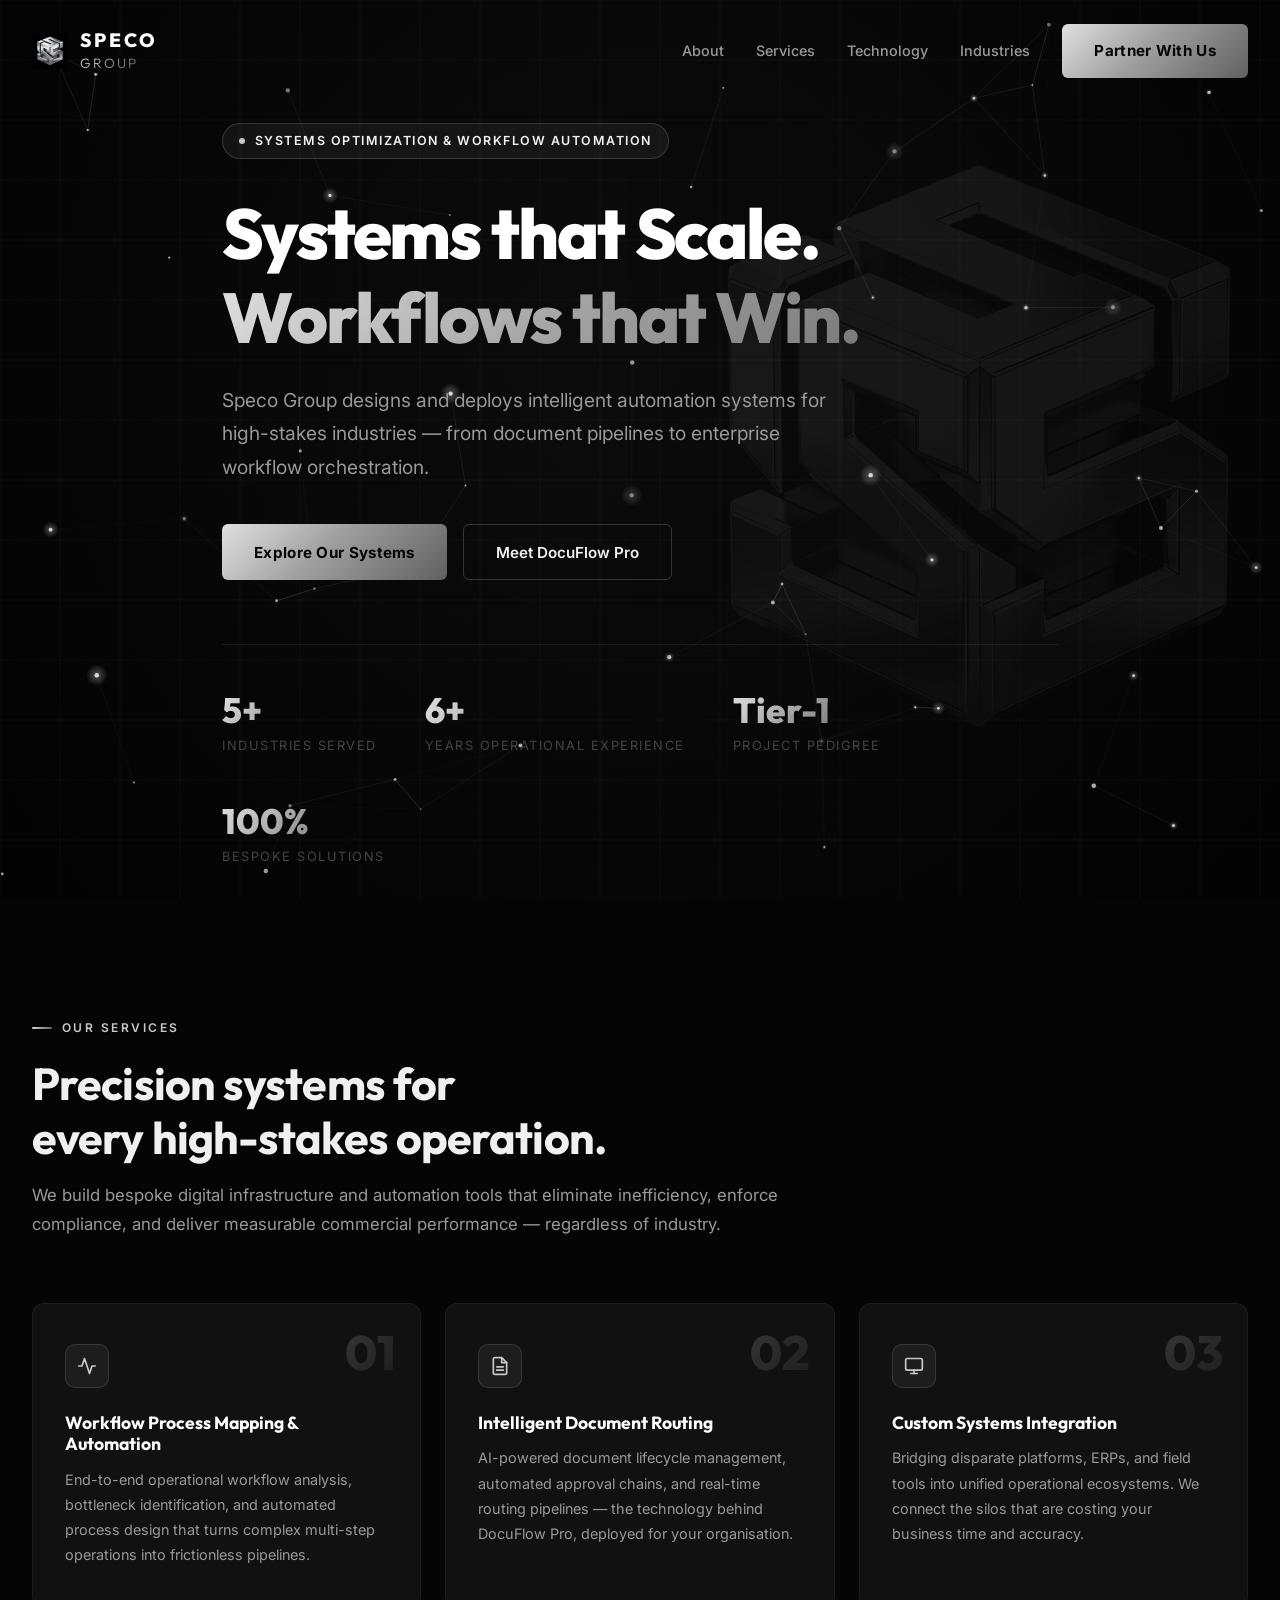
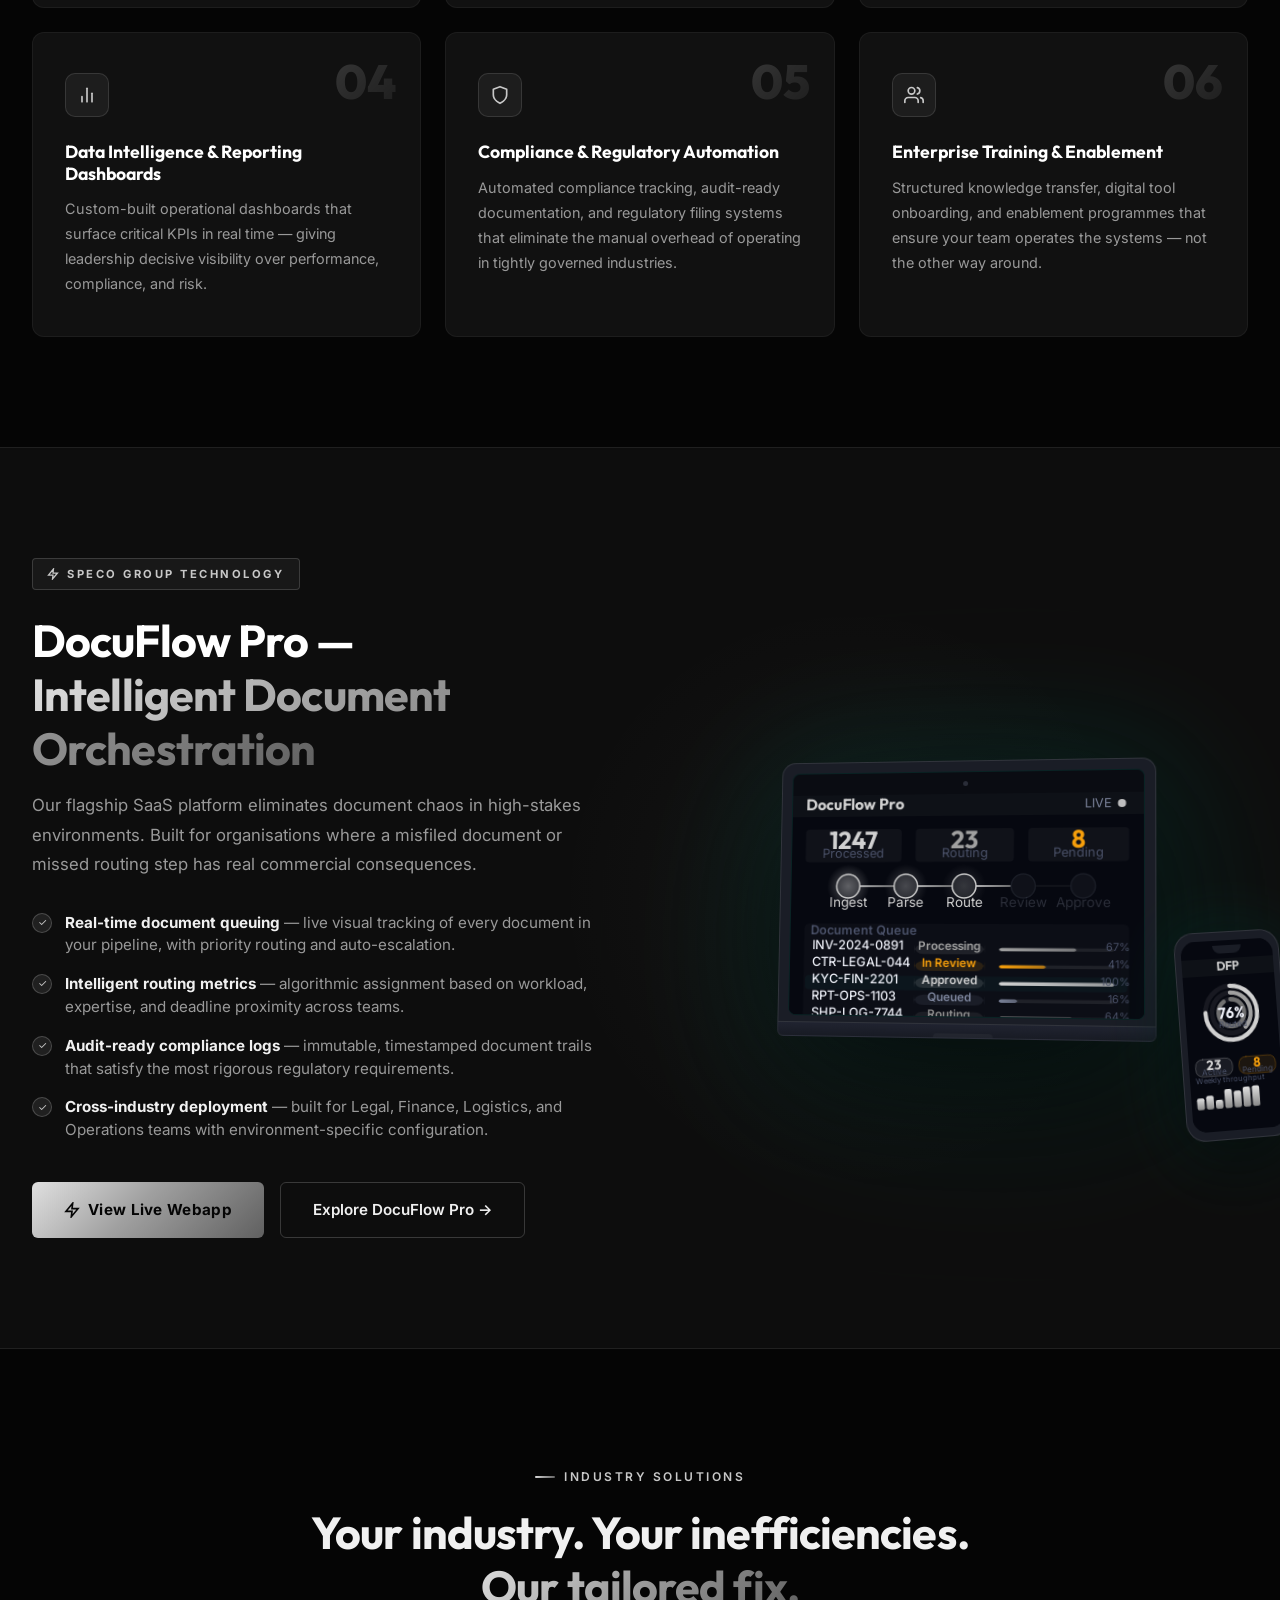
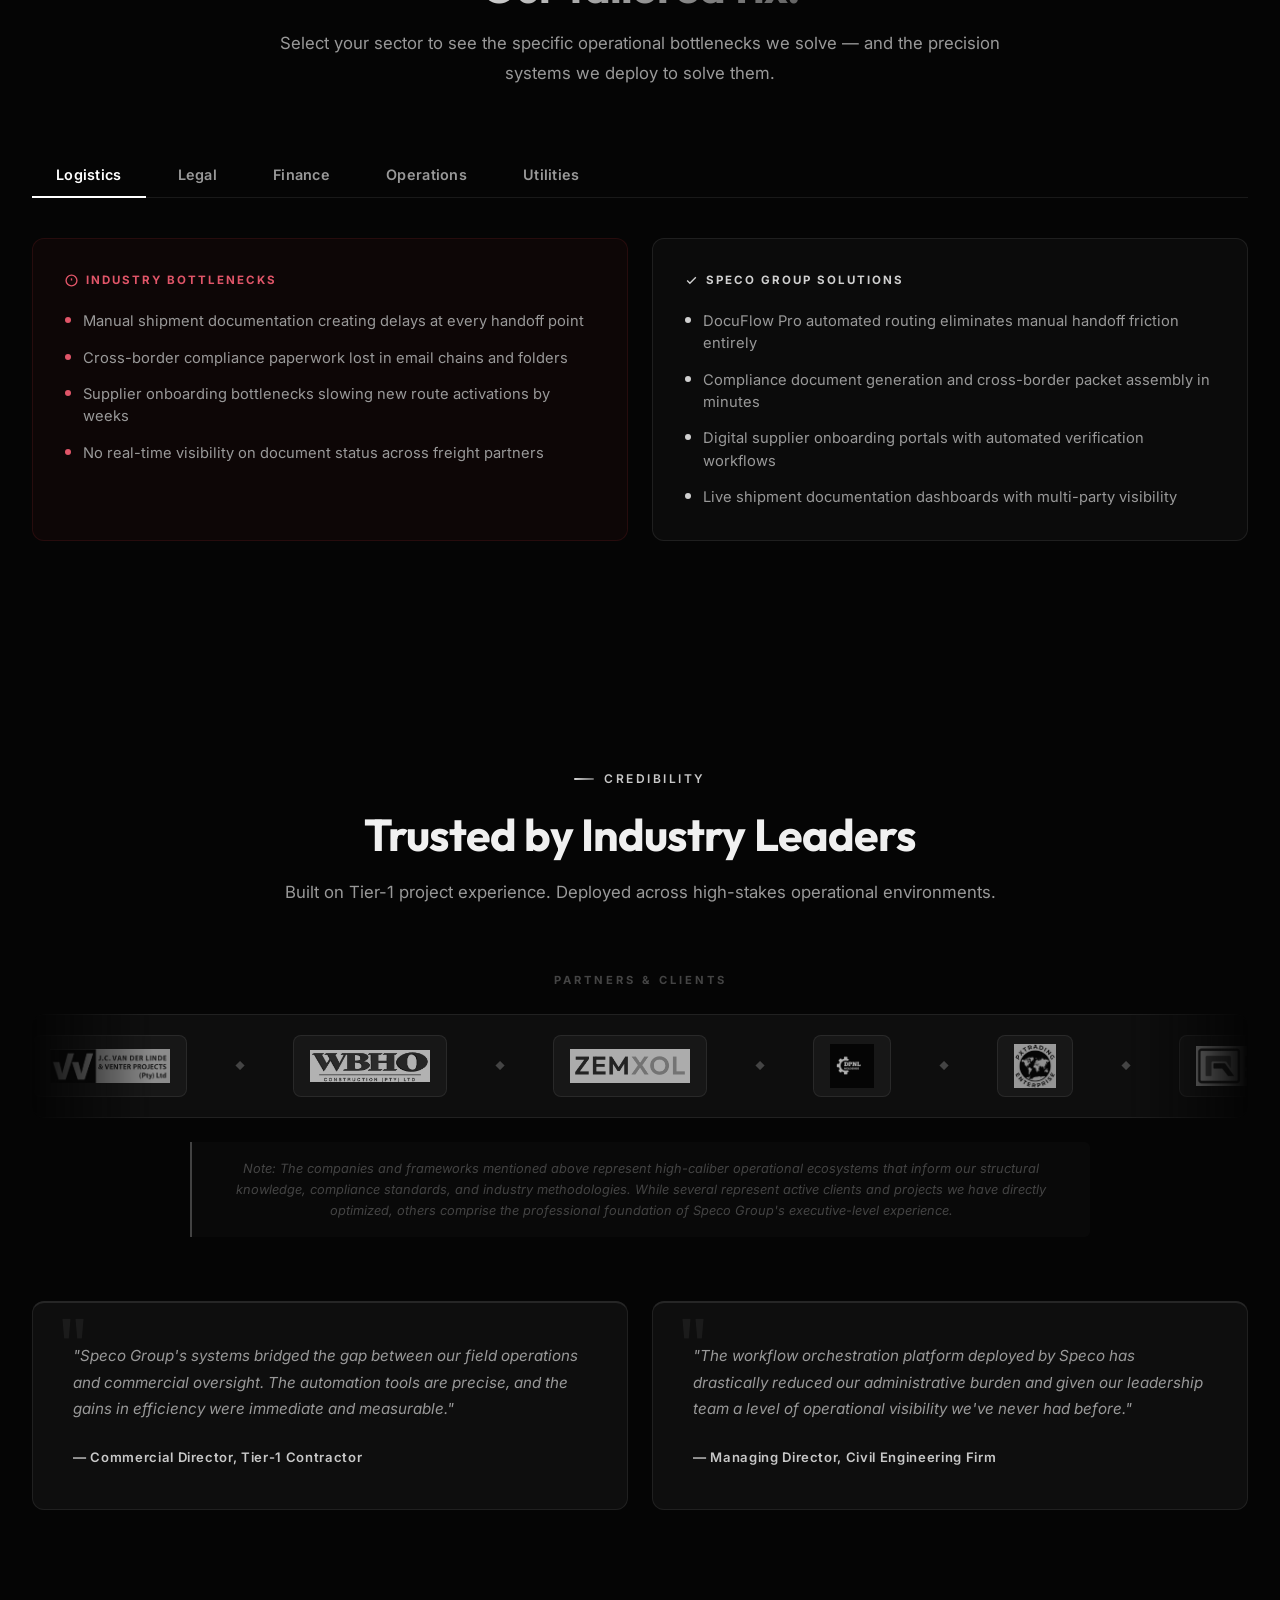
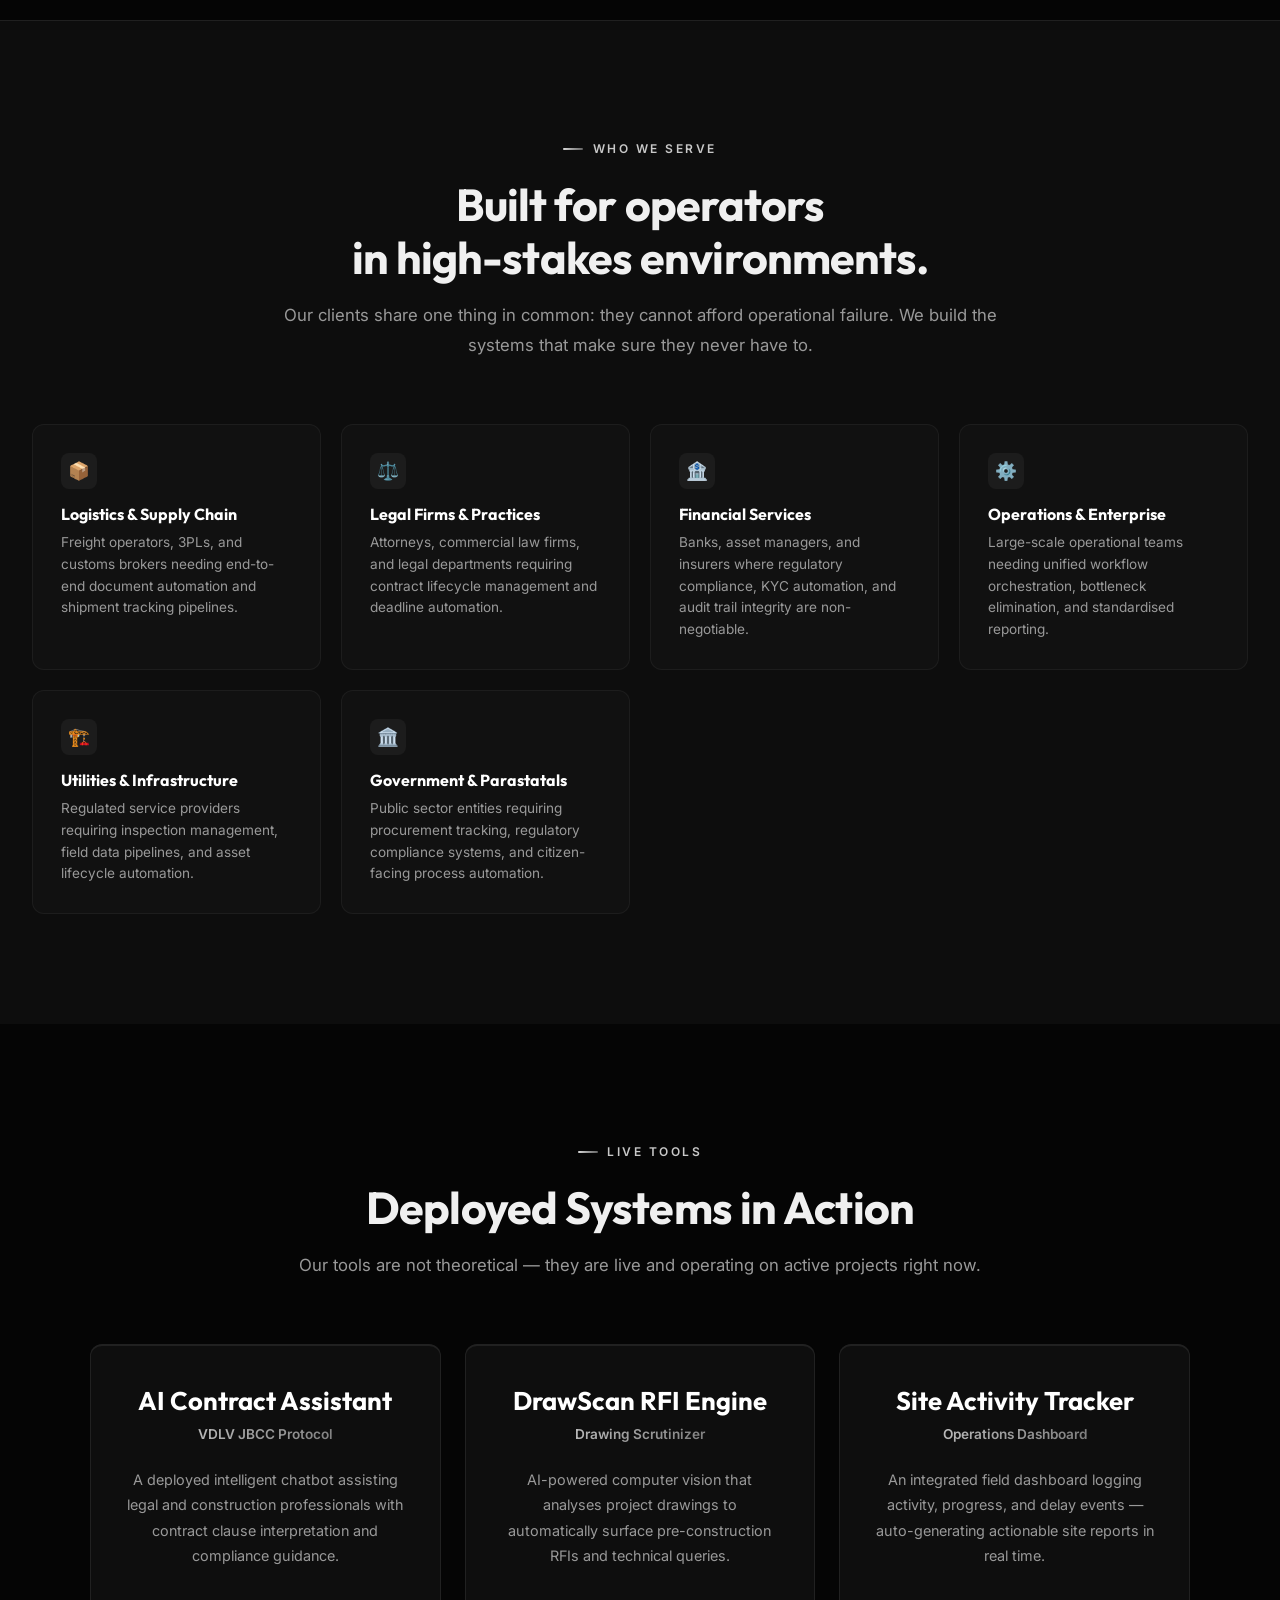
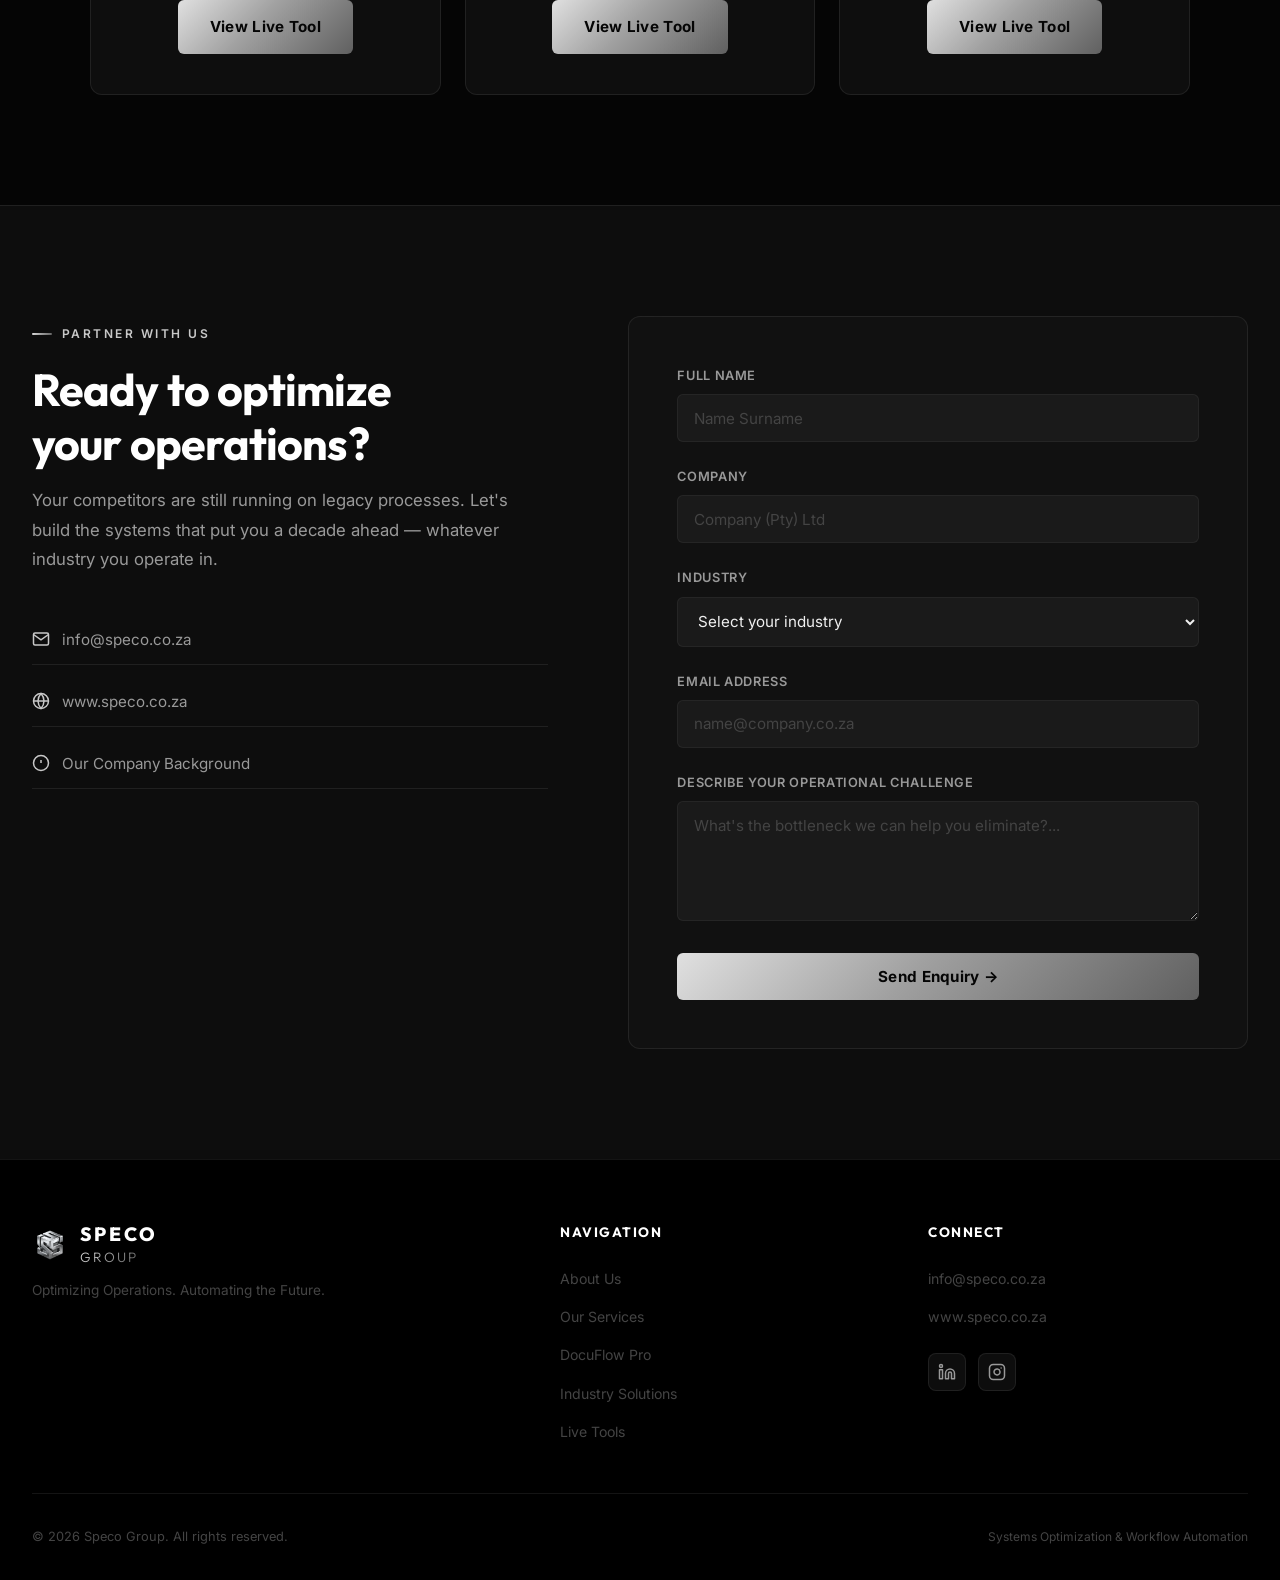
==== commit 338f6f16: "style: Revert to Black & Metallic Steel brand theme + hero logo watermark - Colour system: Full reve" ====
--- a/index.html
+++ b/index.html
@@ -10,7 +10,7 @@
   <link rel="icon" type="image/png" sizes="32x32" href="assets/favicon.png">
   <link rel="apple-touch-icon" sizes="180x180" href="assets/favicon.png">
   <link rel="shortcut icon" href="assets/favicon.png">
-  <meta name="theme-color" content="#07090F">
+  <meta name="theme-color" content="#050505">
 
   <!-- Google Fonts -->
   <link rel="preconnect" href="https://fonts.googleapis.com">
@@ -26,6 +26,7 @@
   <nav class="navbar" id="navbar">
     <div class="container nav-container">
       <a href="index.html" class="logo" aria-label="Speco Group Home">
+        <img src="assets/favicon.png" alt="Speco Group mark" class="logo-img">
         <span class="logo-text">SPECO<br><span class="logo-accent">GROUP</span></span>
       </a>
 
@@ -46,6 +47,10 @@
   <!-- ═══════════════════════════════════════ HERO ═══ -->
   <header class="hero" id="home">
     <canvas id="hero-canvas" aria-hidden="true"></canvas>
+    <!-- Animated metallic S-cube watermark -->
+    <div class="hero-watermark" aria-hidden="true">
+      <img src="assets/favicon.png" alt="">
+    </div>
     <div class="container hero-container">
 
       <div class="hero-eyebrow reveal">
@@ -624,6 +629,7 @@
       <div class="footer-grid">
         <div class="footer-brand">
           <a href="index.html" class="logo" aria-label="Speco Group">
+            <img src="assets/favicon.png" alt="Speco Group mark" class="logo-img">
             <span class="logo-text">SPECO<br><span class="logo-accent">GROUP</span></span>
           </a>
           <p class="footer-tagline">Optimizing Operations. Automating the Future.</p>
--- a/css/styles.css
+++ b/css/styles.css
@@ -2,30 +2,30 @@
    BASE VARIABLES & RESET
 =============================================== */
 :root {
-  /* Core dark palette */
-  --bg-dark:        #07090F;
-  --bg-darker:      #04050A;
-  --bg-panel:       #0E1117;
-  --bg-panel-light: #141820;
-  --bg-card:        #111520;
+  /* Core dark palette — Speco Black & Steel */
+  --bg-dark:        #050505;
+  --bg-darker:      #000000;
+  --bg-panel:       #0d0d0d;
+  --bg-panel-light: #141414;
+  --bg-card:        #111111;
 
   /* Typography */
-  --text-main:  #EEF0F8;
-  --text-muted: #7A8299;
-  --text-dim:   #4A5168;
-  --white:      #FFFFFF;
-
-  /* Electric Teal / Cyan Accent */
-  --accent:          #00E5C3;
-  --accent-blue:     #0099FF;
-  --accent-gradient: linear-gradient(135deg, #00E5C3 0%, #0099FF 100%);
-  --accent-glow:     rgba(0, 229, 195, 0.18);
-  --accent-glow-lg:  rgba(0, 229, 195, 0.08);
+  --text-main:  #f0f0f0;
+  --text-muted: #999999;
+  --text-dim:   #444444;
+  --white:      #ffffff;
+
+  /* Metallic Silver Accent */
+  --accent:          #C8C8C8;
+  --accent-blue:     #a0a0a0;
+  --accent-gradient: linear-gradient(135deg, #e0e0e0 0%, #a0a0a0 45%, #606060 100%);
+  --accent-glow:     rgba(200, 200, 200, 0.12);
+  --accent-glow-lg:  rgba(200, 200, 200, 0.05);
 
   /* Glass & borders */
-  --glass-bg:       rgba(14, 17, 28, 0.72);
-  --glass-border:   rgba(255, 255, 255, 0.07);
-  --glass-border-h: rgba(0, 229, 195, 0.25);
+  --glass-bg:       rgba(20, 20, 20, 0.65);
+  --glass-border:   rgba(255, 255, 255, 0.08);
+  --glass-border-h: rgba(255, 255, 255, 0.18);
   --card-border:    rgba(255, 255, 255, 0.05);
 
   /* Typography */
@@ -136,13 +136,13 @@
 
 .btn-primary {
   background: var(--accent-gradient);
-  color: #050A0E;
+  color: #050505;
   font-weight: 700;
   letter-spacing: 0.02em;
 }
 .btn-primary:hover {
   transform: translateY(-2px);
-  box-shadow: 0 8px 30px rgba(0, 229, 195, 0.35);
+  box-shadow: 0 8px 30px rgba(200, 200, 200, 0.20);
   filter: brightness(1.08);
 }
 
@@ -152,9 +152,9 @@
   border: 1px solid var(--glass-border-h);
 }
 .btn-outline:hover {
-  background: rgba(0, 229, 195, 0.08);
-  border-color: var(--accent);
-  color: var(--accent);
+  background: rgba(255, 255, 255, 0.06);
+  border-color: var(--white);
+  color: var(--white);
   transform: translateY(-2px);
 }
 
@@ -334,15 +334,15 @@
   display: inline-flex;
   align-items: center;
   gap: 0.6rem;
-  background: rgba(0, 229, 195, 0.08);
-  border: 1px solid rgba(0, 229, 195, 0.2);
+  background: rgba(200, 200, 200, 0.07);
+  border: 1px solid rgba(200, 200, 200, 0.2);
   border-radius: 100px;
   padding: 0.4rem 1rem;
   font-size: 0.78rem;
   font-weight: 600;
   letter-spacing: 1.5px;
   text-transform: uppercase;
-  color: var(--accent);
+  color: var(--text-main);
   margin-bottom: 2rem;
 }
 .hero-eyebrow-dot {
@@ -351,6 +351,7 @@
   background: var(--accent);
   animation: pulse-dot 2s ease infinite;
 }
+
 @keyframes pulse-dot {
   0%, 100% { opacity: 1; transform: scale(1); }
   50% { opacity: 0.5; transform: scale(0.7); }
@@ -432,7 +433,7 @@
   transform-origin: left;
   transition: var(--transition-slow);
 }
-.service-card:hover { border-color: var(--glass-border-h); transform: translateY(-5px); box-shadow: 0 20px 50px rgba(0,0,0,0.4); }
+.service-card:hover { border-color: rgba(255,255,255,0.15); transform: translateY(-5px); box-shadow: 0 20px 50px rgba(0,0,0,0.5); }
 .service-card:hover::before { transform: scaleX(1); }
 
 .service-number {
@@ -452,8 +453,8 @@
 .service-icon {
   width: 44px; height: 44px;
   border-radius: 10px;
-  background: rgba(0, 229, 195, 0.1);
-  border: 1px solid rgba(0, 229, 195, 0.2);
+  background: rgba(200, 200, 200, 0.07);
+  border: 1px solid rgba(200, 200, 200, 0.15);
   display: flex; align-items: center; justify-content: center;
   margin-bottom: 1.5rem;
   color: var(--accent);
@@ -477,7 +478,7 @@
   top: 50%; right: 10%;
   transform: translateY(-50%);
   width: 600px; height: 600px;
-  background: radial-gradient(circle, rgba(0, 229, 195, 0.07) 0%, transparent 70%);
+  background: radial-gradient(circle, rgba(200, 200, 200, 0.04) 0%, transparent 70%);
   pointer-events: none;
   z-index: 0;
 }
@@ -495,8 +496,8 @@
   display: inline-flex;
   align-items: center;
   gap: 0.5rem;
-  background: rgba(0, 229, 195, 0.06);
-  border: 1px solid rgba(0, 229, 195, 0.2);
+  background: rgba(200, 200, 200, 0.06);
+  border: 1px solid rgba(200, 200, 200, 0.2);
   border-radius: 4px;
   padding: 0.35rem 0.9rem;
   font-size: 0.7rem;
@@ -527,8 +528,8 @@
   flex-shrink: 0;
   width: 20px; height: 20px;
   border-radius: 50%;
-  background: rgba(0, 229, 195, 0.12);
-  border: 1px solid rgba(0, 229, 195, 0.3);
+  background: rgba(200, 200, 200, 0.10);
+  border: 1px solid rgba(200, 200, 200, 0.25);
   display: flex; align-items: center; justify-content: center;
   color: var(--accent);
   font-size: 0.65rem;
@@ -692,8 +693,8 @@
 }
 .sector-tab:hover { color: var(--text-main); }
 .sector-tab.active {
-  color: var(--accent);
-  border-bottom-color: var(--accent);
+  color: var(--white);
+  border-bottom-color: var(--white);
 }
 
 .sector-content {
@@ -717,8 +718,8 @@
   border: 1px solid rgba(220, 50, 60, 0.12);
 }
 .sector-panel.solution {
-  background: rgba(0, 229, 195, 0.04);
-  border: 1px solid rgba(0, 229, 195, 0.12);
+  background: rgba(200, 200, 200, 0.03);
+  border: 1px solid rgba(200, 200, 200, 0.10);
 }
 .sector-panel-label {
   font-size: 0.72rem;
@@ -731,7 +732,7 @@
   gap: 0.5rem;
 }
 .sector-panel.pain .sector-panel-label   { color: #E05568; }
-.sector-panel.solution .sector-panel-label { color: var(--accent); }
+.sector-panel.solution .sector-panel-label { color: #d0d0d0; }
 
 .sector-panel ul {
   list-style: none;
@@ -756,7 +757,7 @@
   margin-top: 7px;
 }
 .sector-panel.pain li::before     { background: #E05568; }
-.sector-panel.solution li::before { background: var(--accent); }
+.sector-panel.solution li::before { background: #d0d0d0; }
 
 @media (max-width: 700px) {
   .sector-content.active { grid-template-columns: 1fr; }
@@ -816,7 +817,7 @@
   border: 1px solid var(--glass-border);
   transition: var(--transition-fast);
 }
-.ribbon-logo-item:hover { background: rgba(255,255,255,0.08); border-color: var(--glass-border-h); }
+.ribbon-logo-item:hover { background: rgba(255,255,255,0.08); border-color: rgba(255,255,255,0.15); }
 .ribbon-logo-img { height: 44px; width: auto; max-width: 120px; filter: grayscale(100%) brightness(0.9); opacity: 0.75; transition: var(--transition-normal); object-fit: contain; }
 .ribbon-logo-item:hover .ribbon-logo-img { filter: grayscale(60%) brightness(1.1); opacity: 1; }
 .ribbon-separator { color: var(--text-dim); font-size: 0.6rem; flex-shrink: 0; }
@@ -824,8 +825,8 @@
 .disclaimer-note {
   margin-top: 1.5rem;
   padding: 1rem 1.25rem;
-  border-left: 2px solid rgba(0, 229, 195, 0.4);
-  background: rgba(0, 229, 195, 0.03);
+  border-left: 2px solid rgba(200, 200, 200, 0.3);
+  background: rgba(255, 255, 255, 0.02);
   border-radius: 0 var(--radius-sm) var(--radius-sm) 0;
   font-style: italic;
   font-size: 0.8rem;
@@ -847,7 +848,7 @@
 }
 .testimonial-card {
   padding: 2.5rem;
-  border-top: 2px solid var(--glass-border-h);
+  border-top: 2px solid rgba(255,255,255,0.1);
   position: relative;
 }
 .testimonial-card::before {
@@ -855,8 +856,8 @@
   font-family: var(--font-display);
   font-size: 5rem;
   line-height: 0.5;
-  color: var(--accent);
-  opacity: 0.15;
+  color: var(--text-dim);
+  opacity: 0.25;
   position: absolute;
   top: 1.5rem; left: 1.5rem;
 }
@@ -890,7 +891,7 @@
   transition: var(--transition-normal);
   text-align: center;
 }
-.portfolio-card:hover { border-top-color: var(--accent); transform: translateY(-5px); box-shadow: 0 20px 50px rgba(0,0,0,0.35); }
+.portfolio-card:hover { border-top-color: var(--white); transform: translateY(-5px); box-shadow: 0 20px 50px rgba(0,0,0,0.5); }
 .portfolio-card h3 { color: var(--white); margin-bottom: 0.4rem; }
 .portfolio-card .subtitle { background: var(--accent-gradient); -webkit-background-clip: text; -webkit-text-fill-color: transparent; background-clip: text; font-weight: 600; font-size: 0.85rem; margin-bottom: 1.25rem; }
 .portfolio-card p:not(.subtitle) { margin: 0 auto 2rem; font-size: 0.9rem; max-width: 300px; }
@@ -917,7 +918,7 @@
   padding: 0.75rem 0;
   border-bottom: 1px solid var(--glass-border);
 }
-.contact-link:hover { color: var(--accent); border-bottom-color: var(--glass-border-h); }
+.contact-link:hover { color: var(--white); border-bottom-color: rgba(255,255,255,0.15); }
 .contact-link svg { color: var(--accent); flex-shrink: 0; }
 
 .contact-form-container { padding: 3rem; }
@@ -950,9 +951,9 @@
 .form-group input:focus,
 .form-group select:focus,
 .form-group textarea:focus {
-  border-color: rgba(0,229,195,0.4);
-  background: rgba(0,229,195,0.04);
-  box-shadow: 0 0 0 3px rgba(0,229,195,0.06);
+  border-color: rgba(200,200,200,0.35);
+  background: rgba(255,255,255,0.03);
+  box-shadow: 0 0 0 3px rgba(200,200,200,0.05);
 }
 .form-group select option { background: var(--bg-panel); }
 .form-group textarea { resize: vertical; min-height: 120px; }
@@ -979,13 +980,13 @@
   border-radius: var(--radius-md);
   transition: var(--transition-normal);
 }
-.audience-card:hover { border-color: var(--glass-border-h); transform: translateY(-3px); }
+.audience-card:hover { border-color: rgba(255,255,255,0.14); transform: translateY(-3px); }
 .audience-card h5 { color: var(--white); margin-bottom: 0.5rem; font-size: 1rem; }
 .audience-card p { font-size: 0.85rem; margin-bottom: 0; line-height: 1.6; }
 .audience-icon {
   width: 36px; height: 36px;
   border-radius: 8px;
-  background: rgba(0, 229, 195, 0.08);
+  background: rgba(200, 200, 200, 0.06);
   display: flex; align-items: center; justify-content: center;
   color: var(--accent);
   margin-bottom: 1rem;
@@ -1006,10 +1007,10 @@
   background: var(--bg-card);
   border: 1px solid var(--card-border);
   border-radius: var(--radius-md);
-  border-left: 3px solid var(--glass-border-h);
+  border-left: 3px solid rgba(200, 200, 200, 0.15);
   transition: var(--transition-normal);
 }
-.value-item:hover { border-left-color: var(--accent); transform: translateY(-4px); box-shadow: 0 12px 40px rgba(0,0,0,0.4); }
+.value-item:hover { border-left-color: var(--white); transform: translateY(-4px); box-shadow: 0 12px 40px rgba(0,0,0,0.5); }
 .value-item h4 { color: var(--white); margin-bottom: 0.6rem; }
 .value-item p  { font-size: 0.88rem; margin-bottom: 0; }
 
@@ -1029,8 +1030,8 @@
   position: absolute;
   inset: 0;
   background:
-    radial-gradient(ellipse at 80% 50%, rgba(0,229,195,0.05) 0%, transparent 60%),
-    linear-gradient(rgba(7,9,15,0.7), rgba(7,9,15,0.95));
+    radial-gradient(ellipse at 80% 50%, rgba(200,200,200,0.04) 0%, transparent 60%),
+    linear-gradient(rgba(5,5,5,0.7), rgba(5,5,5,0.95));
   z-index: 0;
 }
 .about-hero > .container { position: relative; z-index: 1; }
@@ -1039,8 +1040,8 @@
   position: relative;
   margin: 3rem 0;
   padding: 3rem;
-  background: rgba(0, 229, 195, 0.04);
-  border: 1px solid rgba(0, 229, 195, 0.18);
+  background: rgba(255, 255, 255, 0.02);
+  border: 1px solid rgba(255, 255, 255, 0.10);
   border-radius: var(--radius-lg);
   text-align: center;
 }
@@ -1053,7 +1054,7 @@
   margin: 0;
 }
 .legacy-quote blockquote em { font-style: normal; background: var(--accent-gradient); -webkit-background-clip: text; -webkit-text-fill-color: transparent; background-clip: text; }
-.legacy-quote cite { display: block; margin-top: 1.5rem; font-size: 0.82rem; color: var(--accent); letter-spacing: 1.5px; text-transform: uppercase; font-style: normal; font-weight: 600; }
+.legacy-quote cite { display: block; margin-top: 1.5rem; font-size: 0.82rem; color: var(--text-muted); letter-spacing: 1.5px; text-transform: uppercase; font-style: normal; font-weight: 600; }
 
 .about-story-grid {
   display: grid;
@@ -1103,7 +1104,7 @@
 .footer-social h4 { color: var(--white); font-size: 0.85rem; letter-spacing: 1.5px; text-transform: uppercase; margin-bottom: 1.5rem; }
 .footer-links ul  { list-style: none; padding: 0; display: flex; flex-direction: column; gap: 0.75rem; }
 .footer-links a   { color: var(--text-dim); text-decoration: none; font-size: 0.88rem; transition: var(--transition-fast); }
-.footer-links a:hover { color: var(--accent); }
+.footer-links a:hover { color: var(--white); }
 .footer-bottom { padding-top: 2rem; display: flex; justify-content: space-between; align-items: center; flex-wrap: wrap; gap: 1rem; }
 .footer-bottom p { color: var(--text-dim); font-size: 0.8rem; margin-bottom: 0; }
 .social-buttons { display: flex; gap: 0.75rem; }
@@ -1117,7 +1118,7 @@
   text-decoration: none;
   transition: var(--transition-fast);
 }
-.social-btn:hover { color: var(--accent); border-color: var(--glass-border-h); background: var(--accent-glow); }
+.social-btn:hover { color: var(--white); border-color: rgba(255,255,255,0.15); background: rgba(255,255,255,0.06); }
 
 @media (max-width: 700px) {
   .footer-grid { grid-template-columns: 1fr; gap: 2.5rem; }
@@ -1135,7 +1136,7 @@
 ::-webkit-scrollbar { width: 6px; }
 ::-webkit-scrollbar-track { background: var(--bg-darker); }
 ::-webkit-scrollbar-thumb { background: var(--text-dim); border-radius: 3px; }
-::-webkit-scrollbar-thumb:hover { background: var(--accent); }
+::-webkit-scrollbar-thumb:hover { background: var(--accent-blue); }
 
 /* ===============================================
    ABOUT PAGE — SECTION ALTERNATION
@@ -1308,3 +1309,44 @@
   .footer { padding-bottom: calc(2rem + env(safe-area-inset-bottom)); }
   .navbar { padding-top: max(1.5rem, env(safe-area-inset-top)); }
 }
+
+/* ===============================================
+   HERO WATERMARK & LOGO MARK
+=============================================== */
+.hero-watermark {
+  position: absolute;
+  top: 50%;
+  right: -4%;
+  transform: translateY(-50%);
+  z-index: 0;
+  pointer-events: none;
+  mix-blend-mode: luminosity;
+}
+.hero-watermark img {
+  width: clamp(400px, 55vw, 800px);
+  height: auto;
+  opacity: 0.055;
+  filter: grayscale(100%) contrast(130%) brightness(1.3);
+  animation: wmFloat 10s ease-in-out infinite;
+}
+@keyframes wmFloat {
+  0%   { transform: scale(1)    rotate(0deg)   translateY(0); }
+  25%  { transform: scale(1.02) rotate(0.6deg) translateY(-12px); }
+  50%  { transform: scale(1.03) rotate(0deg)   translateY(-6px); }
+  75%  { transform: scale(1.01) rotate(-0.4deg) translateY(-14px); }
+  100% { transform: scale(1)    rotate(0deg)   translateY(0); }
+}
+
+/* Logo image inside navbar */
+.logo-img {
+  width: 36px;
+  height: 36px;
+  object-fit: contain;
+  filter: grayscale(10%) brightness(1.05);
+  flex-shrink: 0;
+}
+
+@media (max-width: 768px) {
+  .hero-watermark img { width: clamp(260px, 80vw, 400px); opacity: 0.04; }
+  .logo-img { width: 30px; height: 30px; }
+}
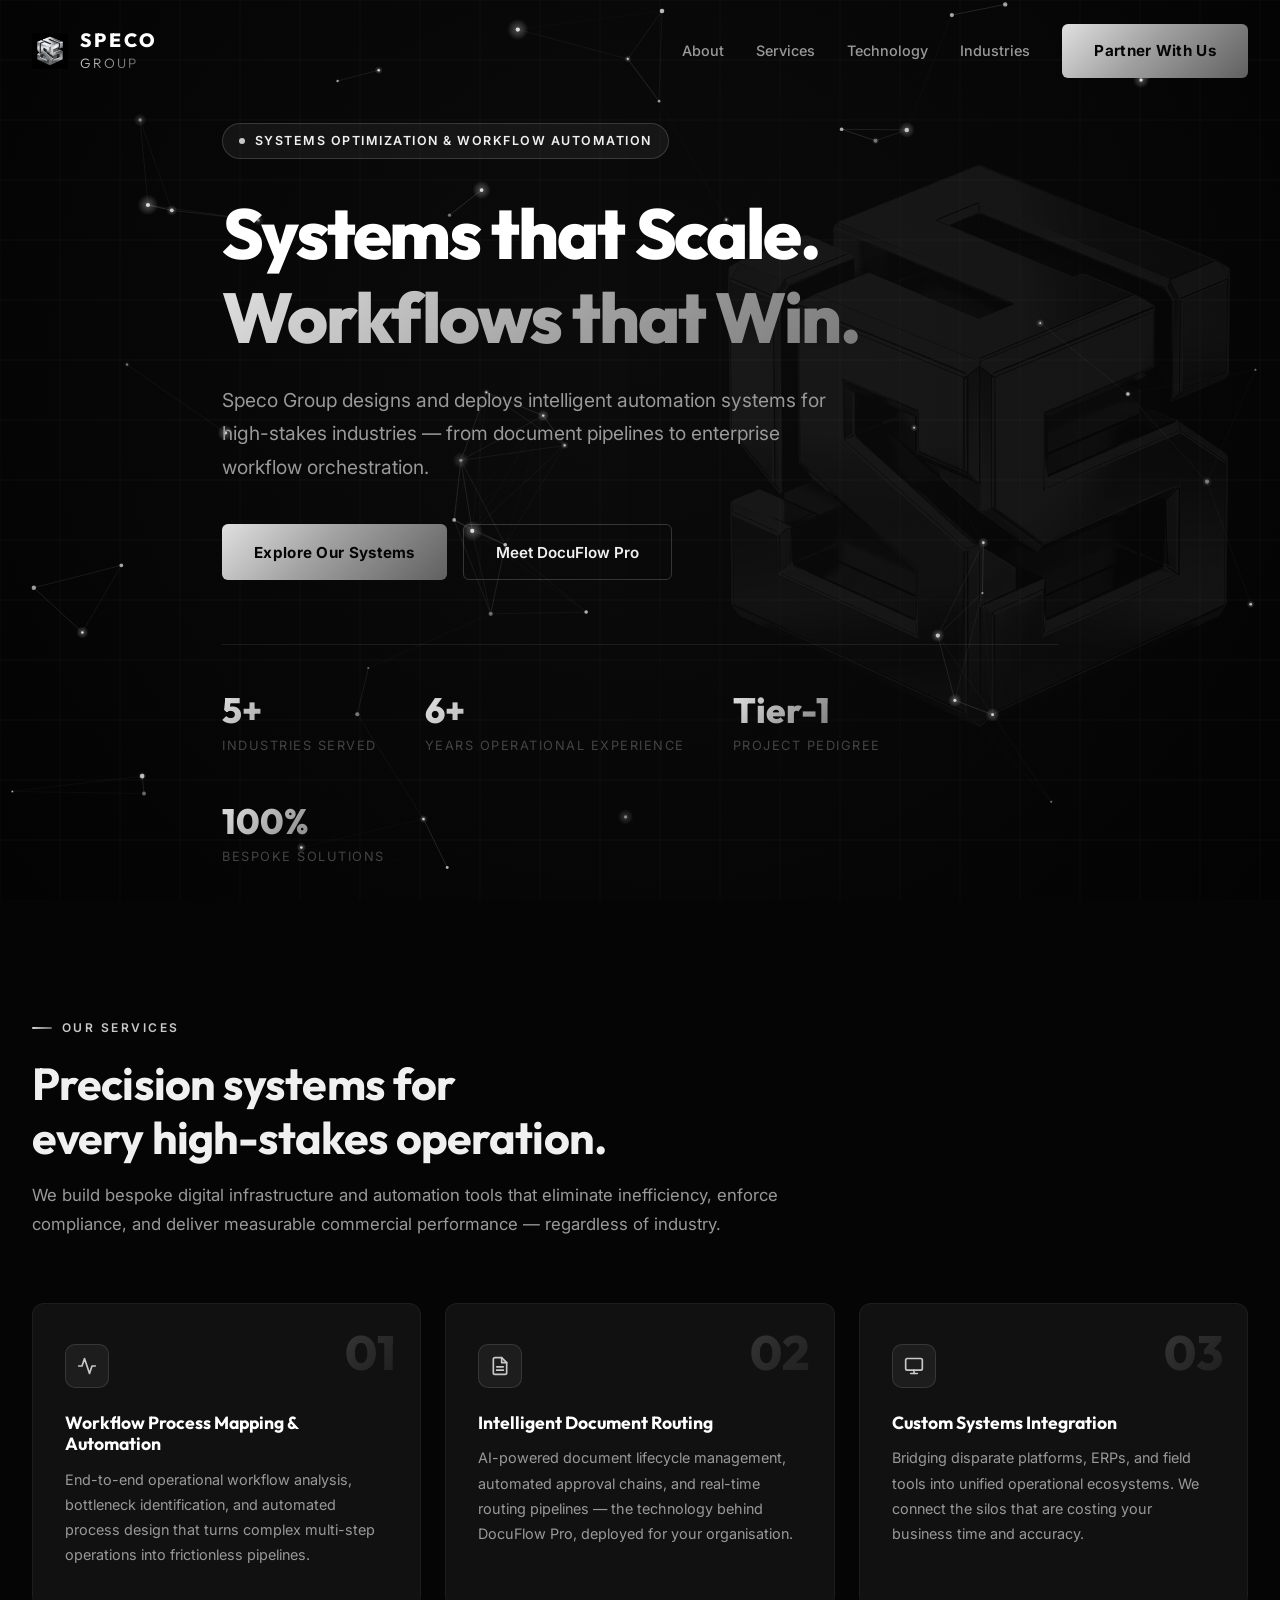
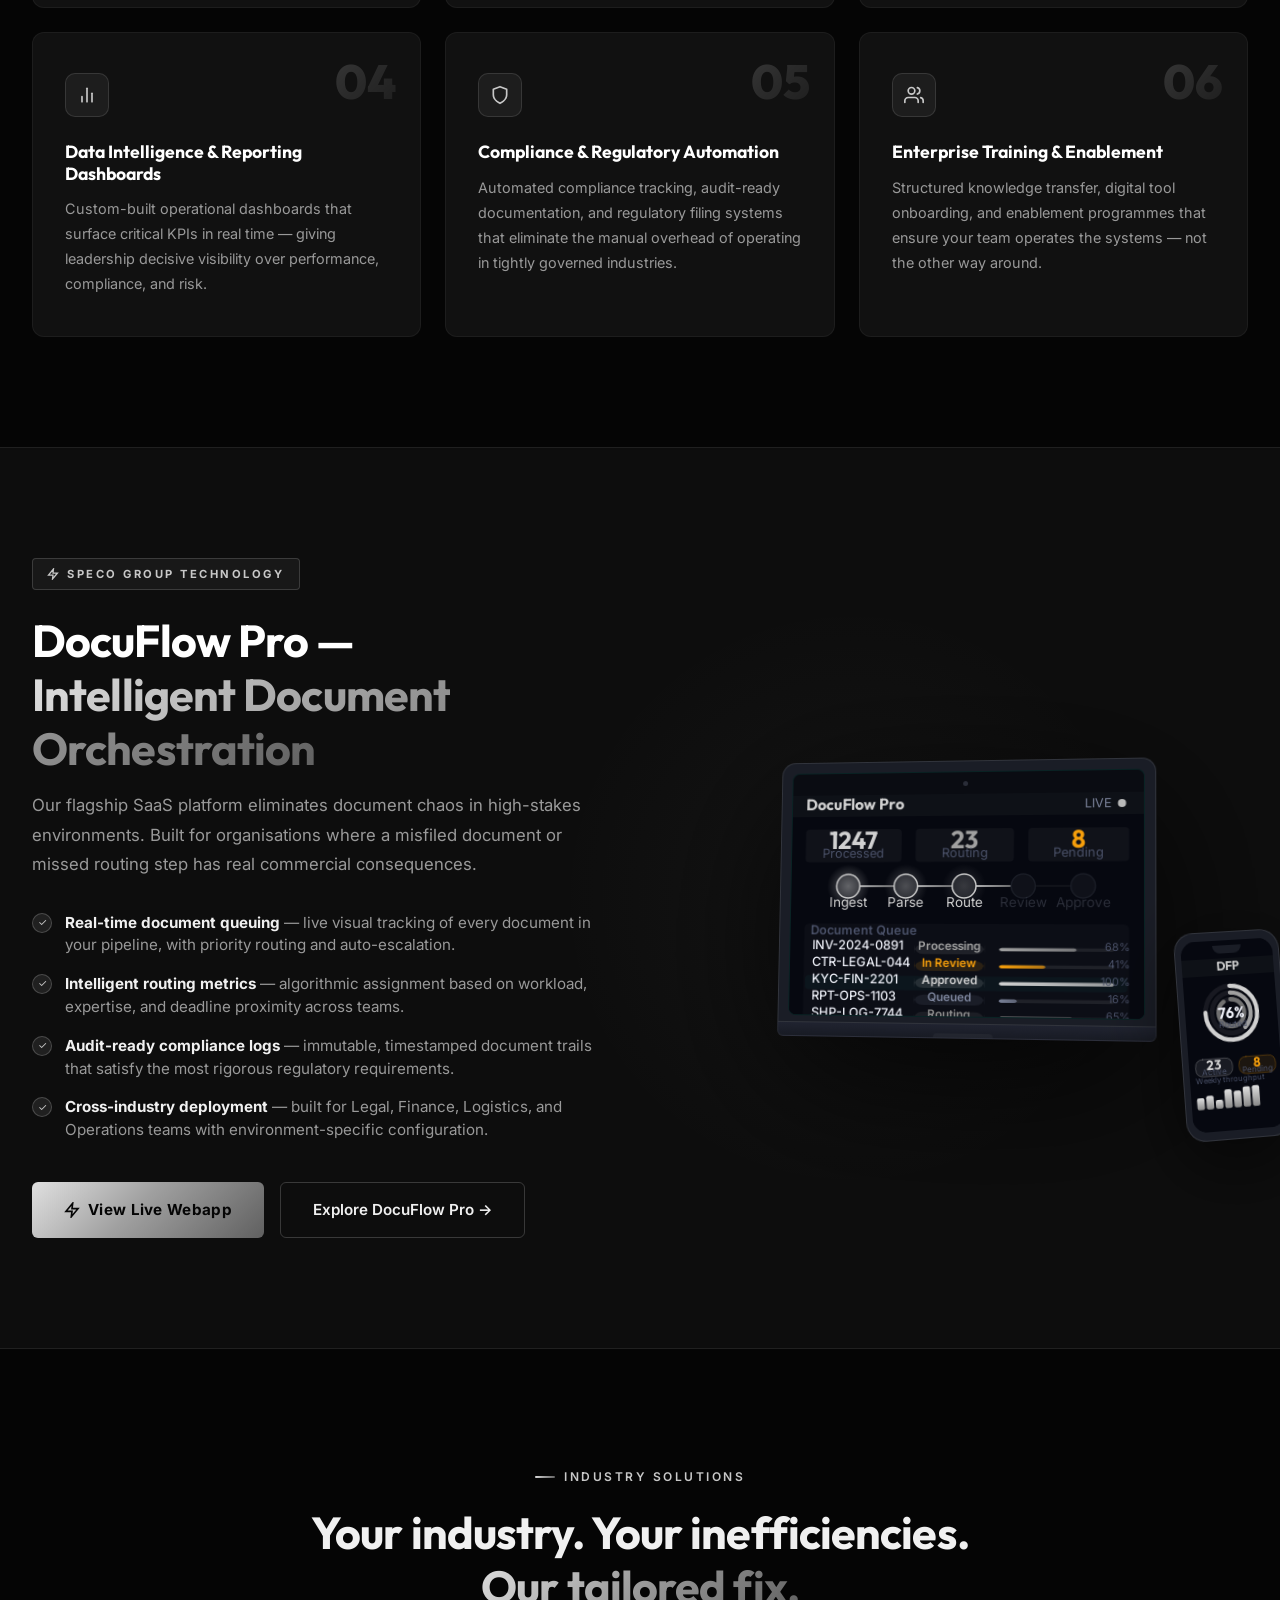
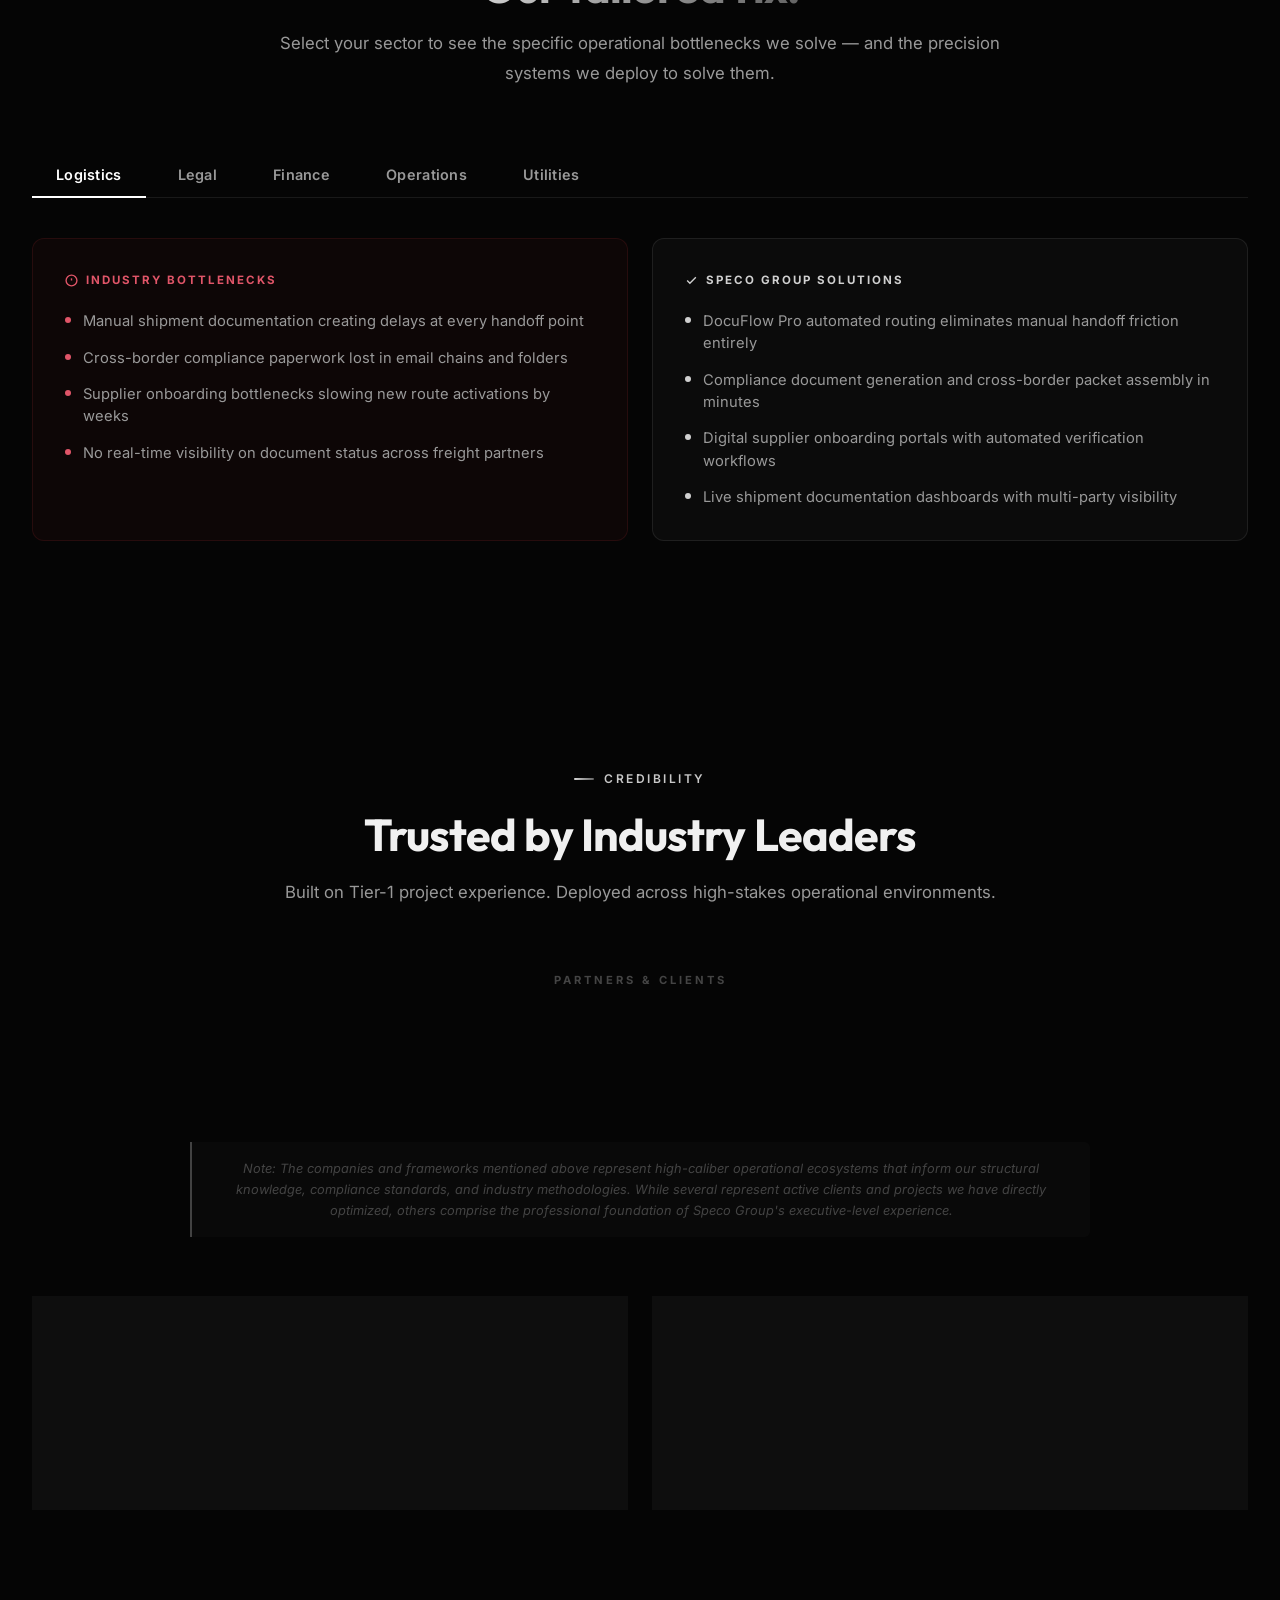
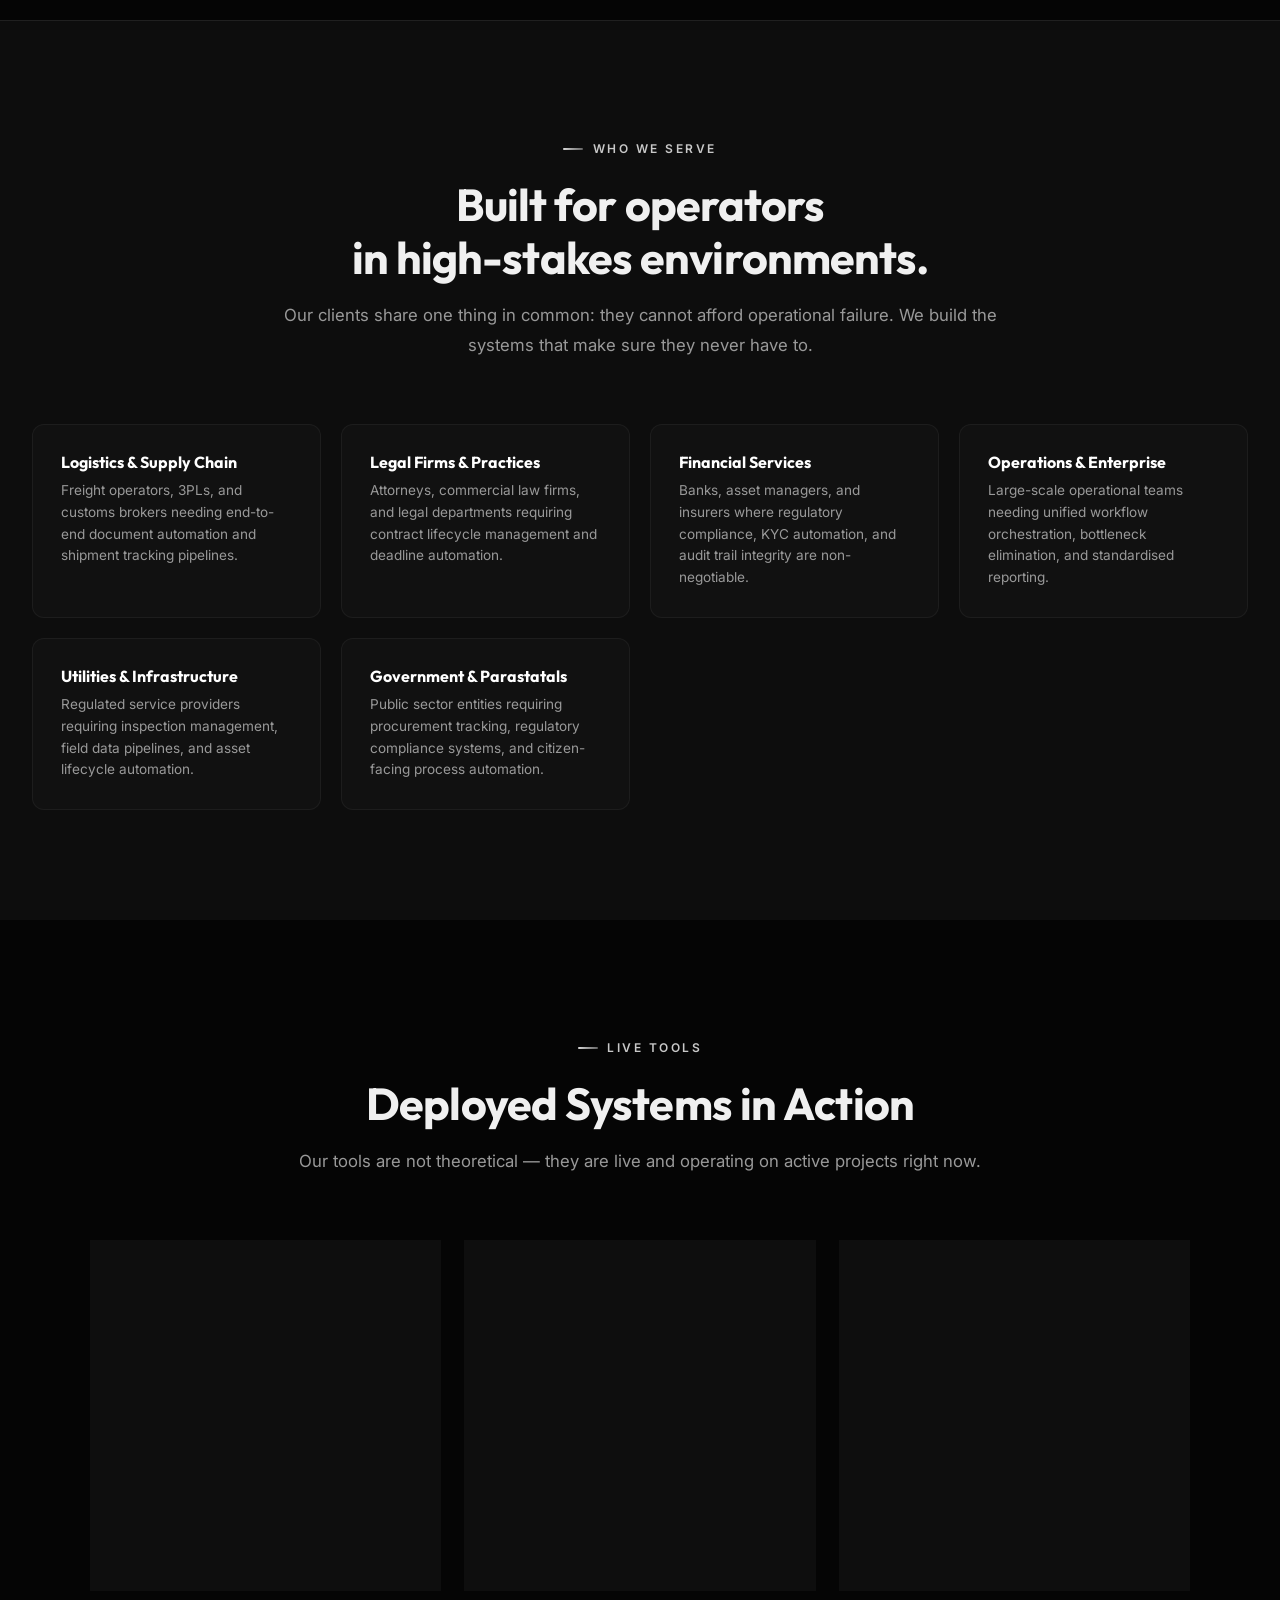
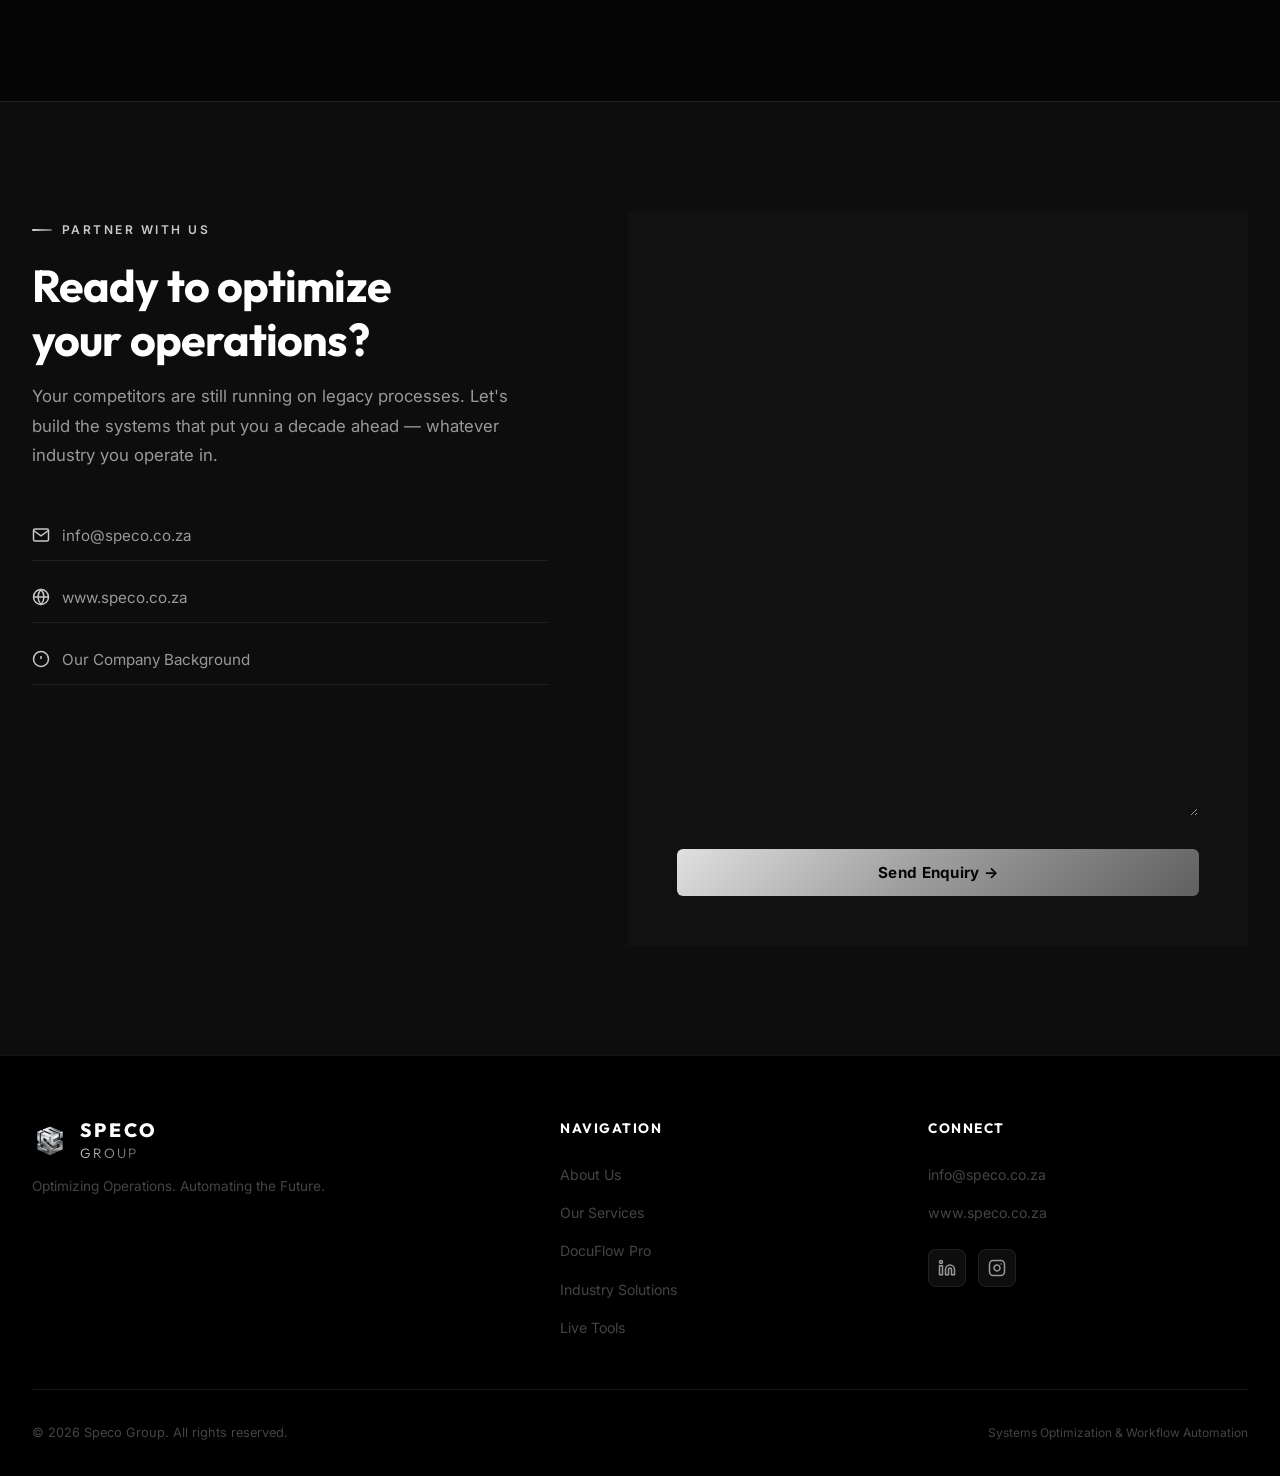
==== commit af42dcb3: "style: Remove AI emojis + restore vibrant partner logo colours - Removed all emoji icons from 6 audi" ====
--- a/index.html
+++ b/index.html
@@ -488,32 +488,26 @@
 
       <div class="audience-cards">
         <div class="audience-card reveal">
-          <div class="audience-icon">📦</div>
           <h5>Logistics &amp; Supply Chain</h5>
           <p>Freight operators, 3PLs, and customs brokers needing end-to-end document automation and shipment tracking pipelines.</p>
         </div>
         <div class="audience-card reveal delay-1">
-          <div class="audience-icon">⚖️</div>
           <h5>Legal Firms &amp; Practices</h5>
           <p>Attorneys, commercial law firms, and legal departments requiring contract lifecycle management and deadline automation.</p>
         </div>
         <div class="audience-card reveal delay-2">
-          <div class="audience-icon">🏦</div>
           <h5>Financial Services</h5>
           <p>Banks, asset managers, and insurers where regulatory compliance, KYC automation, and audit trail integrity are non-negotiable.</p>
         </div>
         <div class="audience-card reveal">
-          <div class="audience-icon">⚙️</div>
           <h5>Operations &amp; Enterprise</h5>
           <p>Large-scale operational teams needing unified workflow orchestration, bottleneck elimination, and standardised reporting.</p>
         </div>
         <div class="audience-card reveal delay-1">
-          <div class="audience-icon">🏗️</div>
           <h5>Utilities &amp; Infrastructure</h5>
           <p>Regulated service providers requiring inspection management, field data pipelines, and asset lifecycle automation.</p>
         </div>
         <div class="audience-card reveal delay-2">
-          <div class="audience-icon">🏛️</div>
           <h5>Government &amp; Parastatals</h5>
           <p>Public sector entities requiring procurement tracking, regulatory compliance systems, and citizen-facing process automation.</p>
         </div>
--- a/css/styles.css
+++ b/css/styles.css
@@ -556,7 +556,7 @@
   position: relative;
   transform: rotateY(-8deg) rotateX(4deg);
   transform-style: preserve-3d;
-  filter: drop-shadow(0 40px 80px rgba(0,0,0,0.8)) drop-shadow(0 0 60px rgba(0,229,195,0.15));
+  filter: drop-shadow(0 40px 80px rgba(0,0,0,0.8));
   z-index: 2;
 }
 .laptop-body {
@@ -616,7 +616,7 @@
   bottom: 0px;
   transform: rotateY(8deg) rotateX(4deg) rotate(-3deg);
   transform-style: preserve-3d;
-  filter: drop-shadow(0 20px 40px rgba(0,0,0,0.7)) drop-shadow(0 0 30px rgba(0,229,195,0.1));
+  filter: drop-shadow(0 20px 40px rgba(0,0,0,0.7));
   z-index: 3;
 }
 .phone-body {
@@ -818,8 +818,8 @@
   transition: var(--transition-fast);
 }
 .ribbon-logo-item:hover { background: rgba(255,255,255,0.08); border-color: rgba(255,255,255,0.15); }
-.ribbon-logo-img { height: 44px; width: auto; max-width: 120px; filter: grayscale(100%) brightness(0.9); opacity: 0.75; transition: var(--transition-normal); object-fit: contain; }
-.ribbon-logo-item:hover .ribbon-logo-img { filter: grayscale(60%) brightness(1.1); opacity: 1; }
+.ribbon-logo-img { height: 44px; width: auto; max-width: 120px; filter: none; opacity: 0.9; transition: var(--transition-normal); object-fit: contain; }
+.ribbon-logo-item:hover .ribbon-logo-img { filter: brightness(1.12); opacity: 1; }
 .ribbon-separator { color: var(--text-dim); font-size: 0.6rem; flex-shrink: 0; }
 
 .disclaimer-note {
